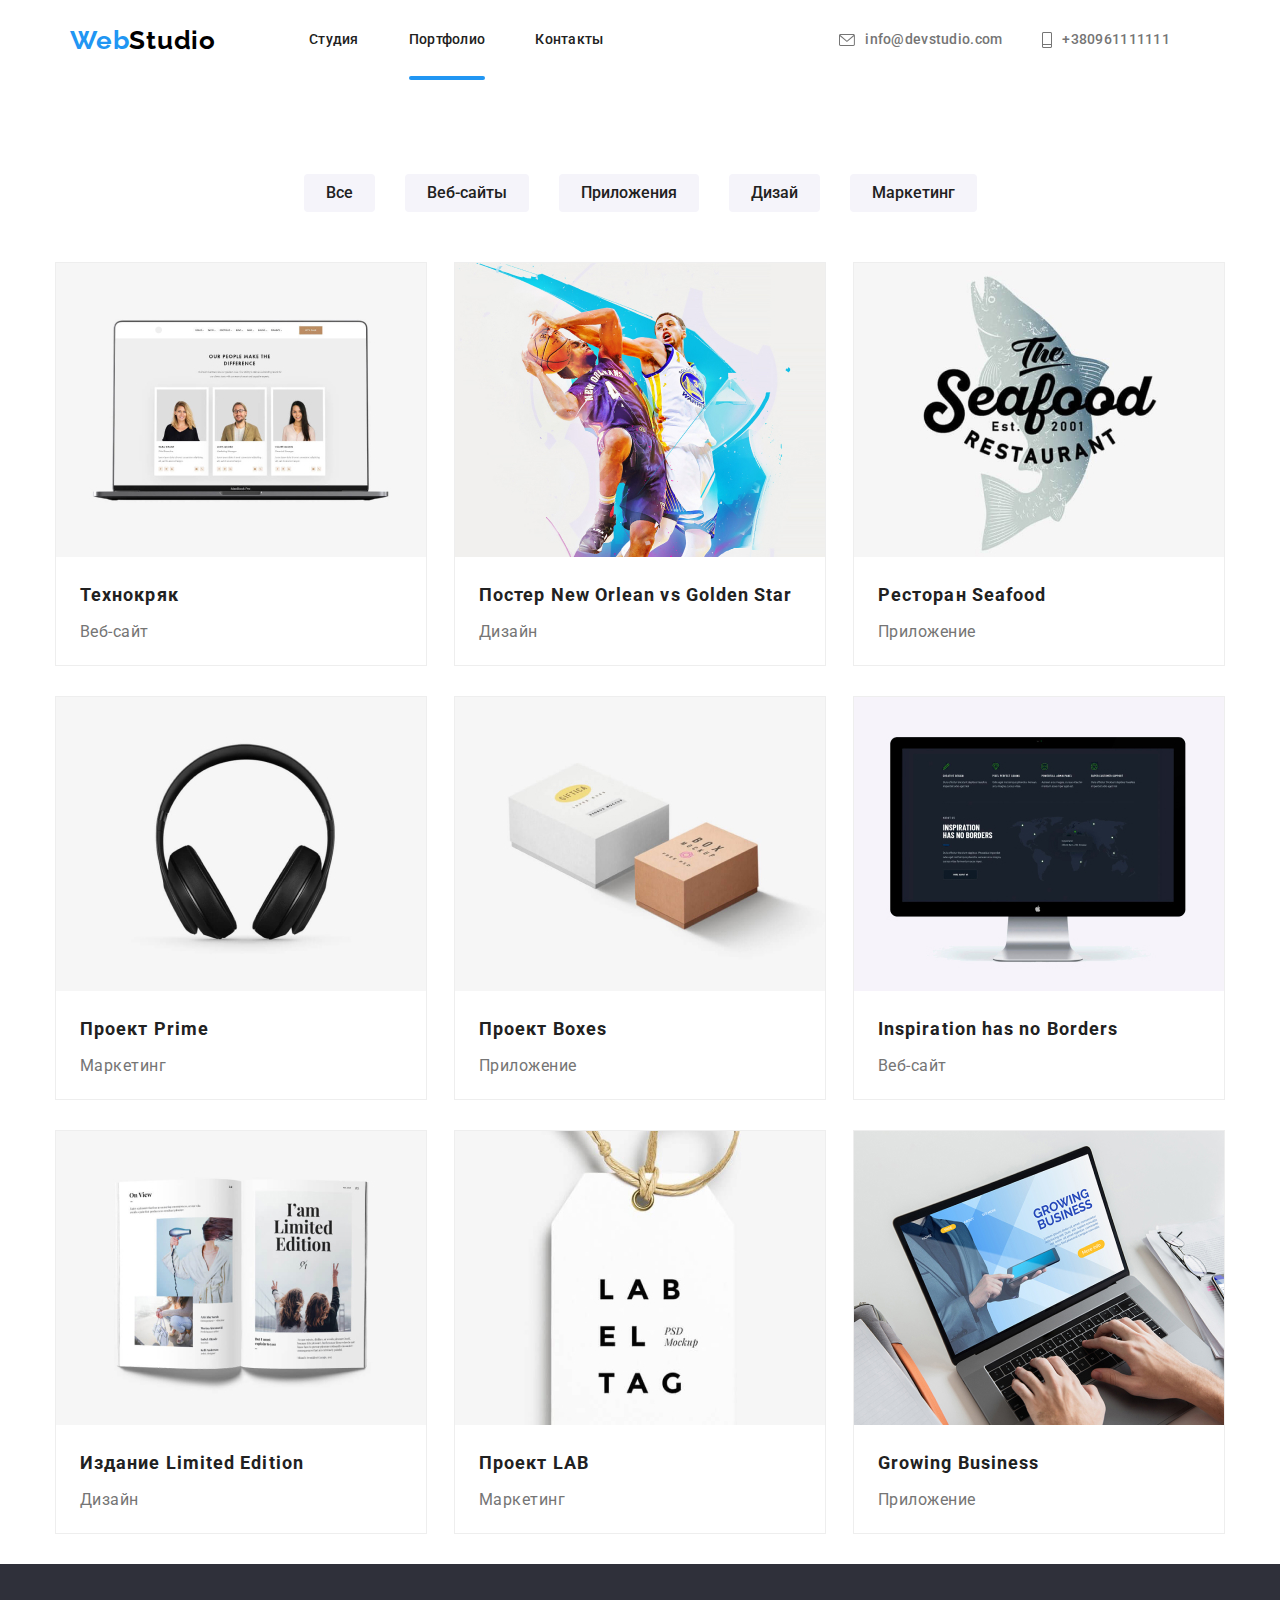
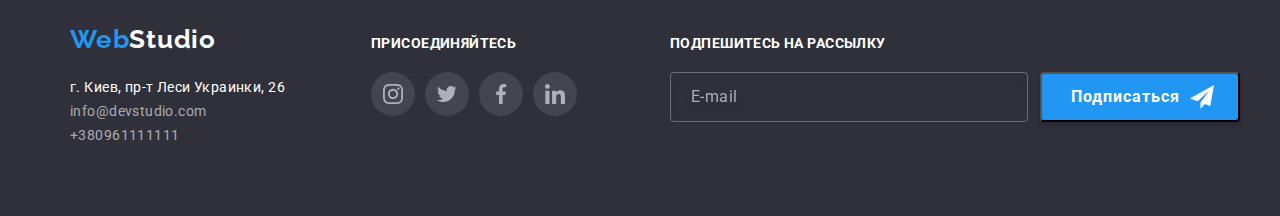
==== portfolio.html @ 0b527ecc "новый" ====
<!DOCTYPE html>
<html lang="en">

<head>
    <meta charset="UTF-8" />
    <meta name="viewport" content="width=device-width, initial-scale=1.0" />
    <title>Document</title>
    <link
        href="https://fonts.googleapis.com/css2?family=Raleway:wght@700&family=Roboto:wght@400;500;700;900&display=swap"
        rel="stylesheet" />

    <link rel="stylesheet"
        href="https://cdnjs.cloudflare.com/ajax/libs/modern-normalize/0.6.0/modern-normalize.min.css" />

    <link rel="stylesheet" href="./css/profile.min.css" />
</head>

<body class="page">
    <header class="page-header">
        <div class="container flexbox">
            <nav class="navigation">
                <a href="./index.html" class="logo current"><span class="logoacc">Web</span>Studio</a>
                <ul class="site-nav list">
                    <li class="menu-item">
                        <a href="./index.html" class="link">Студия</a>
                    </li>
                    <li class="menu-item">
                        <a href="./portfolio.html" class="link line">Портфолио</a>
                    </li>
                    <li class="menu-item"><a href="" class="link">Контакты</a></li>
                </ul>
            </nav>

            <div class="proba">
                <a href="mailto:info@devstudio.com" class="info">
                    <svg class="button-info">
                        <use width="16" height="12" href="./images/sprite.svg#envelope"></use>
                    </svg>
                    info@devstudio.com
                </a>

                <a href="tel:+380961111111" class="tel info">
                    <svg class="button-info-tel">
                        <use href="./images/sprite.svg#icon-tel-1"></use>
                    </svg>
                    +380961111111
                </a>
            </div>
        </div>
    </header>

    <main>
        <article>
            <div class="div">
                <div class="container">
                    <div class="container-button flexbox">
                        <button type="button" class="button">Все</button>
                        <button type="button" class="button">Веб-сайты</button>
                        <button type="button" class="button">Приложения</button>
                        <button type="button" class="button">Дизай</button>
                        <button type="button" class="button">Маркетинг</button>
                    </div>
                </div>
            </div>

            <section class="margin-botton">
                <div class="container-wrap">
                    <ul class="section wrap list">
                        <li class="item-portfolio">
                            <a href="" class="liniya">
                                <div class="foto">
                                    <img src="./images/p1img.jpg" width="370" height="294" alt="вид веб-сайта" />
                                    <div class="overlay">
                                        <p class="texno">
                                            Технокряк это современная площадка распространения
                                            коронавируса. Компании используют эту платформу для
                                            цифрового шпионажа и атак на защищённые сервера
                                            конкурентов.
                                        </p>
                                    </div>
                                </div>
                                <div class="text">
                                    <h3 class="section-titles">Технокряк</h3>
                                    <p class="job">Веб-сайт</p>
                                </div>
                            </a>
                        </li>

                        <li class="item-portfolio">
                            <a href="" class="liniya">
                                <div class="foto">
                                    <img src="./images/p2img.jpg" width="370" height="294" alt="баскетболисты" />
                                    <div class="overlay">
                                        <p class="texno">
                                            Технокряк это современная площадка распространения
                                            коронавируса. Компании используют эту платформу для
                                            цифрового шпионажа и атак на защищённые сервера
                                            конкурентов.
                                        </p>
                                    </div>
                                </div>
                                <div class="">
                                    <h3 class="section-titles">
                                        Постер New Orlean vs Golden Star
                                    </h3>
                                    <p class="job">Дизайн</p>
                                </div>
                            </a>
                        </li>

                        <li class="item-portfolio">
                            <a href="" class="liniya">
                                <div class="foto">
                                    <img src="./images/p3img.jpg" width="370" height="294" alt="ресторан-рыба" />
                                    <div class="overlay">
                                        <p class="texno">
                                            Технокряк это современная площадка распространения
                                            коронавируса. Компании используют эту платформу для
                                            цифрового шпионажа и атак на защищённые сервера
                                            конкурентов.
                                        </p>
                                    </div>
                                </div>
                                <div class="">
                                    <h3 class="section-titles">Ресторан Seafood</h3>
                                    <p class="job">Приложение</p>
                                </div>
                            </a>
                        </li>

                        <li class="item-portfolio">
                            <a href="" class="liniya">
                                <div class="foto">
                                    <img src="./images/p4img.jpg" width="370" height="294" alt="наушники" />
                                    <div class="overlay">
                                        <p class="texno">
                                            Технокряк это современная площадка распространения
                                            коронавируса. Компании используют эту платформу для
                                            цифрового шпионажа и атак на защищённые сервера
                                            конкурентов.
                                        </p>
                                    </div>
                                </div>
                                <div class="text">
                                    <h3 class="section-titles">Проект Prime</h3>
                                    <p class="job">Маркетинг</p>
                                </div>
                            </a>
                        </li>

                        <li class="item-portfolio">
                            <a href="" class="liniya">
                                <div class="foto">
                                    <img src="./images/p5img.jpg" width="370" height="294" alt="коробки" />
                                    <div class="overlay">
                                        <p class="texno">
                                            Технокряк это современная площадка распространения
                                            коронавируса. Компании используют эту платформу для
                                            цифрового шпионажа и атак на защищённые сервера
                                            конкурентов.
                                        </p>
                                    </div>
                                </div>
                                <div class="text">
                                    <h3 class="section-titles">Проект Boxes</h3>
                                    <p class="job">Приложение</p>
                                </div>
                            </a>
                        </li>

                        <li class="item-portfolio">
                            <a href="" class="liniya">
                                <div class="foto">
                                    <img src="./images/p6img.jpg" width="370" height="294" alt="компьютер" />
                                    <div class="overlay">
                                        <p class="texno">
                                            Технокряк это современная площадка распространения
                                            коронавируса. Компании используют эту платформу для
                                            цифрового шпионажа и атак на защищённые сервера
                                            конкурентов.
                                        </p>
                                    </div>
                                </div>
                                <div class="text">
                                    <h3 class="section-titles">Inspiration has no Borders</h3>
                                    <p class="job">Веб-сайт</p>
                                </div>
                            </a>
                        </li>

                        <li class="item-portfolio">
                            <a href="" class="liniya">
                                <div class="foto">
                                    <img src="./images/p7img.jpg" width="370" height="294" alt="книга" />
                                    <div class="overlay">
                                        <p class="texno">
                                            Технокряк это современная площадка распространения
                                            коронавируса. Компании используют эту платформу для
                                            цифрового шпионажа и атак на защищённые сервера
                                            конкурентов.
                                        </p>
                                    </div>
                                </div>
                                <div class="text">
                                    <h3 class="section-titles">Издание Limited Edition</h3>
                                    <p class="job">Дизайн</p>
                                </div>
                            </a>
                        </li>

                        <li class="item-portfolio">
                            <a href="" class="liniya">
                                <div class="foto">
                                    <img src="./images/p8img.jpg" width="370" height="294" alt="бирка" />
                                    <div class="overlay">
                                        <p class="texno">
                                            Технокряк это современная площадка распространения
                                            коронавируса. Компании используют эту платформу для
                                            цифрового шпионажа и атак на защищённые сервера
                                            конкурентов.
                                        </p>
                                    </div>
                                </div>
                                <div class="text">
                                    <h3 class="section-titles">Проект LAB</h3>
                                    <p class="job">Маркетинг</p>
                                </div>
                            </a>
                        </li>

                        <li class="item-portfolio">
                            <a href="" class="liniya">
                                <div class="foto">
                                    <img src="./images/p9img.jpg" width="370" height="294" alt="ноутбук" />
                                    <div class="overlay">
                                        <p class="texno">
                                            Технокряк это современная площадка распространения
                                            коронавируса. Компании используют эту платформу для
                                            цифрового шпионажа и атак на защищённые сервера
                                            конкурентов.
                                        </p>
                                    </div>
                                </div>
                                <div class="text">
                                    <h3 class="section-titles">Growing Business</h3>
                                    <p class="job">Приложение</p>
                                </div>
                            </a>
                        </li>
                    </ul>
                </div>
            </section>
        </article>
    </main>

    <footer class="fon">
        <div class="container flexbox">
            <div class="footer">
                <div class="margin">
                    <a href="./index.html" class="logo current"><span class="logoacc">Web</span><span
                            class="logodark">Studio</span></a>
                </div>

                <div class="margin-nav">
                    <span class="addres">г. Киев, пр-т Леси Украинки, 26</span>

                    <a href="mailto:info@devstudio.com" class="info-footer">info@devstudio.com</a>
                    <a href="tel:+380961111111" class="info-footer">+380961111111</a>
                </div>
            </div>

            <div class="footer-icon">
                <h3 class="tekst-footer">ПРИСОЕДИНЯЙТЕСЬ</h3>
                <ul class="list icon-footer">
                    <li class="li-button">
                        <a class="href-button white" href="">
                            <svg class="svg-button">
                                <use href="./images/sprite.svg#icon-instagram-1"></use>
                            </svg>
                        </a>
                    </li>

                    <li class="li-button">
                        <a class="href-button white" href="">
                            <svg class="svg-button">
                                <use href="./images/sprite.svg#icon-beard-1"></use>
                            </svg>
                        </a>
                    </li>

                    <li class="li-button">
                        <a class="href-button white" href="">
                            <svg class="svg-button">
                                <use href="./images/sprite.svg#icon-facebook-1"></use>
                            </svg>
                        </a>
                    </li>

                    <li class="li-button">
                        <a class="href-button white" href="">
                            <svg class="svg-button">
                                <use href="./images/sprite.svg#icon-linkedin-1"></use>
                            </svg>
                        </a>
                    </li>
                </ul>
            </div>
            <div class="div-footer-too">
                <h3 class="tekst-footer">ПОДПЕШИТЕСЬ НА РАССЫЛКУ</h3>
                <div role="group" class="footer-btn">
                    <div class="div-e-mail">
                        <label for="e-mail" class="e-mail-label"></label>
                        <input type="email" class="e-mail-input" name="e-mail" id="e-mail" placeholder="E-mail" />
                    </div>
                    <div class="div-e-mail-btn">
                        <button type="submit" class="btm-too">
                            Подписаться
                            <svg class="svg-btm-too">
                                <use href="./images/sprite.svg#icon-icon-send"></use>
                            </svg>
                        </button>
                    </div>
                </div>
            </div>
        </div>
    </footer>
</body>

</html>
---- css/profile.min.css ----
html{-webkit-box-sizing:border-box;box-sizing:border-box}*,*::after,*::before{-webkit-box-sizing:inherit;box-sizing:inherit}.page{background-color:var(--wite-color);color:var(--primary-text-color);font-family:Roboto, sans-serif;font-size:14px;line-height:1.71;letter-spacing:0.03em}.flexbox{display:-webkit-box;display:-ms-flexbox;display:flex}.list{padding:0;margin:0;list-style:none}.container{width:1170px;padding:0 15px;margin-right:auto;margin-left:auto}.section{display:-webkit-box;display:-ms-flexbox;display:flex}.site-nav{display:-webkit-box;display:-ms-flexbox;display:flex}.navigation{display:-webkit-box;display:-ms-flexbox;display:flex;-webkit-box-align:center;-ms-flex-align:center;align-items:center;margin-right:auto}.page-header .flexbox{-webkit-box-align:center;-ms-flex-align:center;align-items:center;-webkit-box-pack:end;-ms-flex-pack:end;justify-content:flex-end}.div{max-width:1600px;margin-right:auto;margin-left:auto}.img{display:block;max-width:100%;height:auto}.footer-btn{display:-webkit-box;display:-ms-flexbox;display:flex;-webkit-box-orient:horizontal;-webkit-box-direction:normal;-ms-flex-direction:row;flex-direction:row;-webkit-box-pack:center;-ms-flex-pack:center;justify-content:center;-webkit-box-align:baseline;-ms-flex-align:baseline;align-items:baseline}.logo.current{color:#000;font-family:Raleway, sans-serif;letter-spacing:0.03em;font-weight:bold;font-size:26px;line-height:1.19;text-decoration:none}.logo.current .logoacc{color:#2196f3;font-family:Raleway, sans-serif;letter-spacing:0.03em;font-weight:bold;font-size:26px;line-height:1.19}.fon .logodark{color:#fff}.site-nav{display:-webkit-box;display:-ms-flexbox;display:flex;margin-left:93px}.site-nav .margin-header+.margin-header{margin-left:50px}.link{position:relative;text-decoration:none;-webkit-transition:250ms cubic-bezier(0.4, 0, 0.2, 1);transition:250ms cubic-bezier(0.4, 0, 0.2, 1);color:#212121;font-weight:500;font-size:14px;line-height:1.14;letter-spacing:0.02em;display:block;padding-top:32px;padding-bottom:32px}.link:hover,.link:focus{color:#2196f3;-webkit-transition:250ms cubic-bezier(0.4, 0, 0.2, 1);transition:250ms cubic-bezier(0.4, 0, 0.2, 1)}.line::after{content:"";position:absolute;left:0;bottom:0px;width:100%;height:4px;border-radius:2px;background-color:#2196f3}.menu-item:not(:last-child){margin-right:50px}.page-header{margin-right:auto;margin-left:auto}.page-header .flexbox{-webkit-box-align:center;-ms-flex-align:center;align-items:center}.margin{margin-bottom:20px}.fon{background:#2f303a;margin-right:auto;margin-left:auto}.footer{height:252px;padding-top:60px;padding-bottom:60px;width:231px}.liniya{text-decoration:none;border:none}.section-titles{font-weight:bold;font-size:18px;line-height:2;letter-spacing:0.06em;color:#212121;padding-bottom:4px;padding-top:20px;padding-left:24px;margin:0;text-decoration:none}.section.wrap{display:-webkit-box;display:-ms-flexbox;display:flex;-ms-flex-wrap:wrap;flex-wrap:wrap;-webkit-box-sizing:border-box;box-sizing:border-box;-webkit-box-pack:justify;-ms-flex-pack:justify;justify-content:space-between}.container-button{-webkit-box-pack:center;-ms-flex-pack:center;justify-content:center;padding-bottom:50px;padding-top:94px}.container-button .button{font-weight:500;font-size:16px;line-height:1.62;padding:6px 22px;background:#f5f4fa;border-radius:4px;border:none}.container-button .button:not(:last-child){margin-right:30px}.button{display:-webkit-inline-box;display:-ms-inline-flexbox;display:inline-flex;color:#212121;background-color:#f5f4fa;-webkit-transition:250ms cubic-bezier(0.4, 0, 0.2, 1);transition:250ms cubic-bezier(0.4, 0, 0.2, 1)}.button:hover,.button:focus{color:#fff;background-color:#2196f3}.job{font-size:16px;line-height:1.87;margin-bottom:0px;margin-top:0;font-style:normal;font-weight:normal;font-size:16px;letter-spacing:0.03em;color:#757575;padding-left:24px;margin-bottom:20px;text-decoration:none;border:none}.texno{display:-webkit-box;display:-ms-flexbox;display:flex;position:absolute;width:322px;height:168px;top:50%;left:50%;-webkit-transform:translate(-50%, -50%);transform:translate(-50%, -50%);margin:0;color:#ffffff;font-size:18px;line-height:1.56;opacity:0;-webkit-transition:250ms cubic-bezier(0.4, 0, 0.2, 1);transition:250ms cubic-bezier(0.4, 0, 0.2, 1)}.foto{display:-webkit-box;display:-ms-flexbox;display:flex;position:relative;overflow:hidden}.foto:hover .texno{opacity:1}.foto:hover .overlay{opacity:1;-webkit-transform:translateY(0);transform:translateY(0)}.overlay{position:absolute;top:0;left:0;width:100%;height:100%;background-color:rgba(33,150,243,0.9);opacity:0;-webkit-transition:250ms cubic-bezier(0.4, 0, 0.2, 1);transition:250ms cubic-bezier(0.4, 0, 0.2, 1);-webkit-transform:translateY(100%);transform:translateY(100%)}.margin-botton .container-wrap{width:1170px;margin-right:auto;margin-left:auto}.item-portfolio{-ms-flex-preferred-size:calc((100% - 90px) / 3);flex-basis:calc((100% - 90px) / 3);background:#fff;border:1px solid #eeeeee;-webkit-box-sizing:border-box;box-sizing:border-box;height:404px;margin-bottom:30px}.item-portfolio:hover{border:1px solid #eeeeee;-webkit-box-sizing:border-box;box-sizing:border-box;-webkit-box-shadow:0px 1px 1px rgba(0,0,0,0.12),0px 4px 4px rgba(0,0,0,0.06),1px 4px 6px rgba(0,0,0,0.16);box-shadow:0px 1px 1px rgba(0,0,0,0.12),0px 4px 4px rgba(0,0,0,0.06),1px 4px 6px rgba(0,0,0,0.16)}.info{color:#757575;font-weight:500;font-size:14px;line-height:1.14;letter-spacing:0.02em;text-decoration:none;display:-webkit-box;display:-ms-flexbox;display:flex;-webkit-box-align:center;-ms-flex-align:center;align-items:center;-webkit-transition:250ms cubic-bezier(0.4, 0, 0.2, 1);transition:250ms cubic-bezier(0.4, 0, 0.2, 1)}.info:hover{color:#2196f3}.info-footer{font-family:Roboto;font-style:normal;font-weight:normal;font-size:14px;line-height:1.71;color:rgba(255,255,255,0.6);margin-bottom:9px;text-decoration:none}.proba{display:-webkit-box;display:-ms-flexbox;display:flex;-webkit-box-align:center;-ms-flex-align:center;align-items:center}.button-info{display:-webkit-box;display:-ms-flexbox;display:flex;-webkit-box-align:center;-ms-flex-align:center;align-items:center;width:16px;height:12px;fill:currentColor;margin-right:10px}.button-info-tel{display:-webkit-box;display:-ms-flexbox;display:flex;-webkit-box-align:center;-ms-flex-align:center;align-items:center;width:10px;height:16px;fill:currentColor;margin-right:10px}.tel{color:#757575;font-weight:500;font-size:14px;line-height:1.14;letter-spacing:0.02em;text-decoration:none}.tel:hover{color:#2196f3}.page-header .info{margin-right:40px}.addres{color:#fff;margin-bottom:9px;margin-top:0;font-family:Roboto;font-style:normal;font-weight:normal;font-size:14px;line-height:1.7;color:#fff}.margin-nav{width:231px}.margin-nav .info-footer{color:rgba(255,255,255,0.6);margin-bottom:9px}.sec{padding-top:94px;padding-bottom:94px;max-width:1600px;margin-right:auto;margin-left:auto}.zzz{width:calc((100% - 30px * 3) / 4)}.zzz:not(:last-child){margin-right:30px}.zzz.list-item::before{display:block;content:"";height:120px;background-repeat:no-repeat;background-position:center;background-color:#f5f4fa;border-radius:4px;margin-bottom:30px;background-size:auto;border:1px solid transparent;border-radius:4px;margin-bottom:30px;-webkit-box-pack:center;-ms-flex-pack:center;justify-content:center}.zzz.list-item:nth-child(1)::before{background-image:url(../images/antenna.svg)}.zzz.list-item:nth-child(2)::before{background-image:url(../images/clock-1.svg)}.zzz.list-item:nth-child(3)::before{background-image:url(../images/diagram.svg)}.zzz.list-item:nth-child(4)::before{background-image:url(../images/astronaut.svg)}.paragraf{display:contents;width:270px;font-style:normal;font-weight:normal;font-size:14px;line-height:1.71;letter-spacing:0.03em;color:#757575}.section-sub{color:#212121;font-weight:700;font-size:14px;line-height:1.14;letter-spacing:0.03em;text-transform:uppercase;margin-bottom:10px;margin-top:0}.button-a{display:-webkit-box;display:-ms-flexbox;display:flex;-webkit-box-pack:center;-ms-flex-pack:center;justify-content:center;-webkit-box-align:center;-ms-flex-align:center;align-items:center;padding-bottom:30px;padding-top:16px}.li-button:not(:last-child){margin-right:10px}.href-button{background-color:#fff;width:44px;height:44px;padding:12px;display:-webkit-box;display:-ms-flexbox;display:flex;border:transparent;border-radius:50%;-webkit-box-pack:center;-ms-flex-pack:center;justify-content:center;-webkit-box-align:center;-ms-flex-align:center;align-items:center}.href-button:hover{background-color:#2196f3}.href-button:hover .svg-button{fill:#fff}.svg-button{fill:#afb1b8;-webkit-transition:250ms cubic-bezier(0.4, 0, 0.2, 1);transition:250ms cubic-bezier(0.4, 0, 0.2, 1)}.li-icon{display:-webkit-box;display:-ms-flexbox;display:flex;-webkit-box-sizing:border-box;box-sizing:border-box;-webkit-box-pack:justify;-ms-flex-pack:justify;justify-content:space-between}.six-link{margin:0;width:calc((100% - 30px * 5) / 6);height:90px}.logo-link{display:-webkit-box;display:-ms-flexbox;display:flex;margin:0;width:170px;height:90px;color:#afb1b8;border:1px solid #afb1b8;border-radius:4px;-webkit-box-pack:center;-ms-flex-pack:center;justify-content:center;-webkit-box-align:center;-ms-flex-align:center;align-items:center;-webkit-transition:250ms cubic-bezier(0.4, 0, 0.2, 1);transition:250ms cubic-bezier(0.4, 0, 0.2, 1)}.logo-link:hover{color:#2196f3;border:1px solid #2196f3}.logo-one{width:100%;height:100%;fill:currentColor}.logo-two{width:40px;height:52px;fill:currentColor}.logo-three{width:41px;height:43px;fill:currentColor}.logo-four{width:80px;height:42px;fill:currentColor}.logo-five{width:59px;height:47px;fill:currentColor}.logo-six{width:88px;height:45px;fill:currentColor}.footer-icon{margin-left:70px}.tekst-footer{font-family:Roboto;font-style:normal;font-weight:bold;font-size:14px;line-height:1.14;text-transform:uppercase;color:#fff;padding-bottom:20px;padding-top:72px;margin:0}.icon-footer{display:-webkit-box;display:-ms-flexbox;display:flex;-webkit-box-pack:center;-ms-flex-pack:center;justify-content:center;-webkit-box-align:center;-ms-flex-align:center;align-items:center}.href-button.white{background:rgba(255,255,255,0.1);width:44px;height:44px;padding:12px;display:-webkit-box;display:-ms-flexbox;display:flex;border:transparent;border-radius:50%;-webkit-box-pack:center;-ms-flex-pack:center;justify-content:center;-webkit-box-align:center;-ms-flex-align:center;align-items:center;-webkit-transition:250ms cubic-bezier(0.4, 0, 0.2, 1);transition:250ms cubic-bezier(0.4, 0, 0.2, 1)}.href-button.white:hover{background-color:#2196f3}.e-mail-input{width:358px;height:50px;border:1px solid rgba(255,255,255,0.3);-webkit-box-sizing:border-box;box-sizing:border-box;border-radius:4px;margin-bottom:94px;font-family:Roboto;font-style:normal;font-weight:normal;font-size:16px;line-height:1.25;letter-spacing:0.03em;color:rgba(255,255,255,0.6);background-color:transparent;padding:0 20px;-webkit-filter:drop-shadow(0px 4px 4px rgba(0,0,0,0.15));filter:drop-shadow(0px 4px 4px rgba(0,0,0,0.15))}.e-mail-input::-webkit-input-placeholder{font-family:Roboto;font-style:normal;font-weight:normal;font-size:16px;line-height:1.25;display:-webkit-box;display:flex;-webkit-box-align:center;align-items:center;letter-spacing:0.03em;color:rgba(255,255,255,0.6)}.e-mail-input:-ms-input-placeholder{font-family:Roboto;font-style:normal;font-weight:normal;font-size:16px;line-height:1.25;display:-ms-flexbox;display:flex;-ms-flex-align:center;align-items:center;letter-spacing:0.03em;color:rgba(255,255,255,0.6)}.e-mail-input::-ms-input-placeholder{font-family:Roboto;font-style:normal;font-weight:normal;font-size:16px;line-height:1.25;display:-ms-flexbox;display:flex;-ms-flex-align:center;align-items:center;letter-spacing:0.03em;color:rgba(255,255,255,0.6)}.e-mail-input::placeholder{font-family:Roboto;font-style:normal;font-weight:normal;font-size:16px;line-height:1.25;display:-webkit-box;display:-ms-flexbox;display:flex;-webkit-box-align:center;-ms-flex-align:center;align-items:center;letter-spacing:0.03em;color:rgba(255,255,255,0.6)}.e-mail-label{margin-bottom:4px;font-style:normal;font-weight:normal;font-size:12px;line-height:14px;letter-spacing:0.01em;color:#757575}.div-footer-too{margin-left:93px}.btm-too{display:-webkit-box;display:-ms-flexbox;display:flex;-webkit-box-align:center;-ms-flex-align:center;align-items:center;text-align:center;padding-left:29px;width:200px;height:50px;background:#2196f3;-webkit-box-shadow:0px 4px 4px rgba(0,0,0,0.15);box-shadow:0px 4px 4px rgba(0,0,0,0.15);border-radius:4px;font-style:normal;font-weight:bold;font-size:16px;line-height:1.87;letter-spacing:0.06em;color:#fff}.svg-btm-too{width:24px;height:24px;margin-left:10px}.div-e-mail{padding-right:12px}.div-e-mail-btn{margin:0;padding:0}
/*# sourceMappingURL=profile.min.css.map */
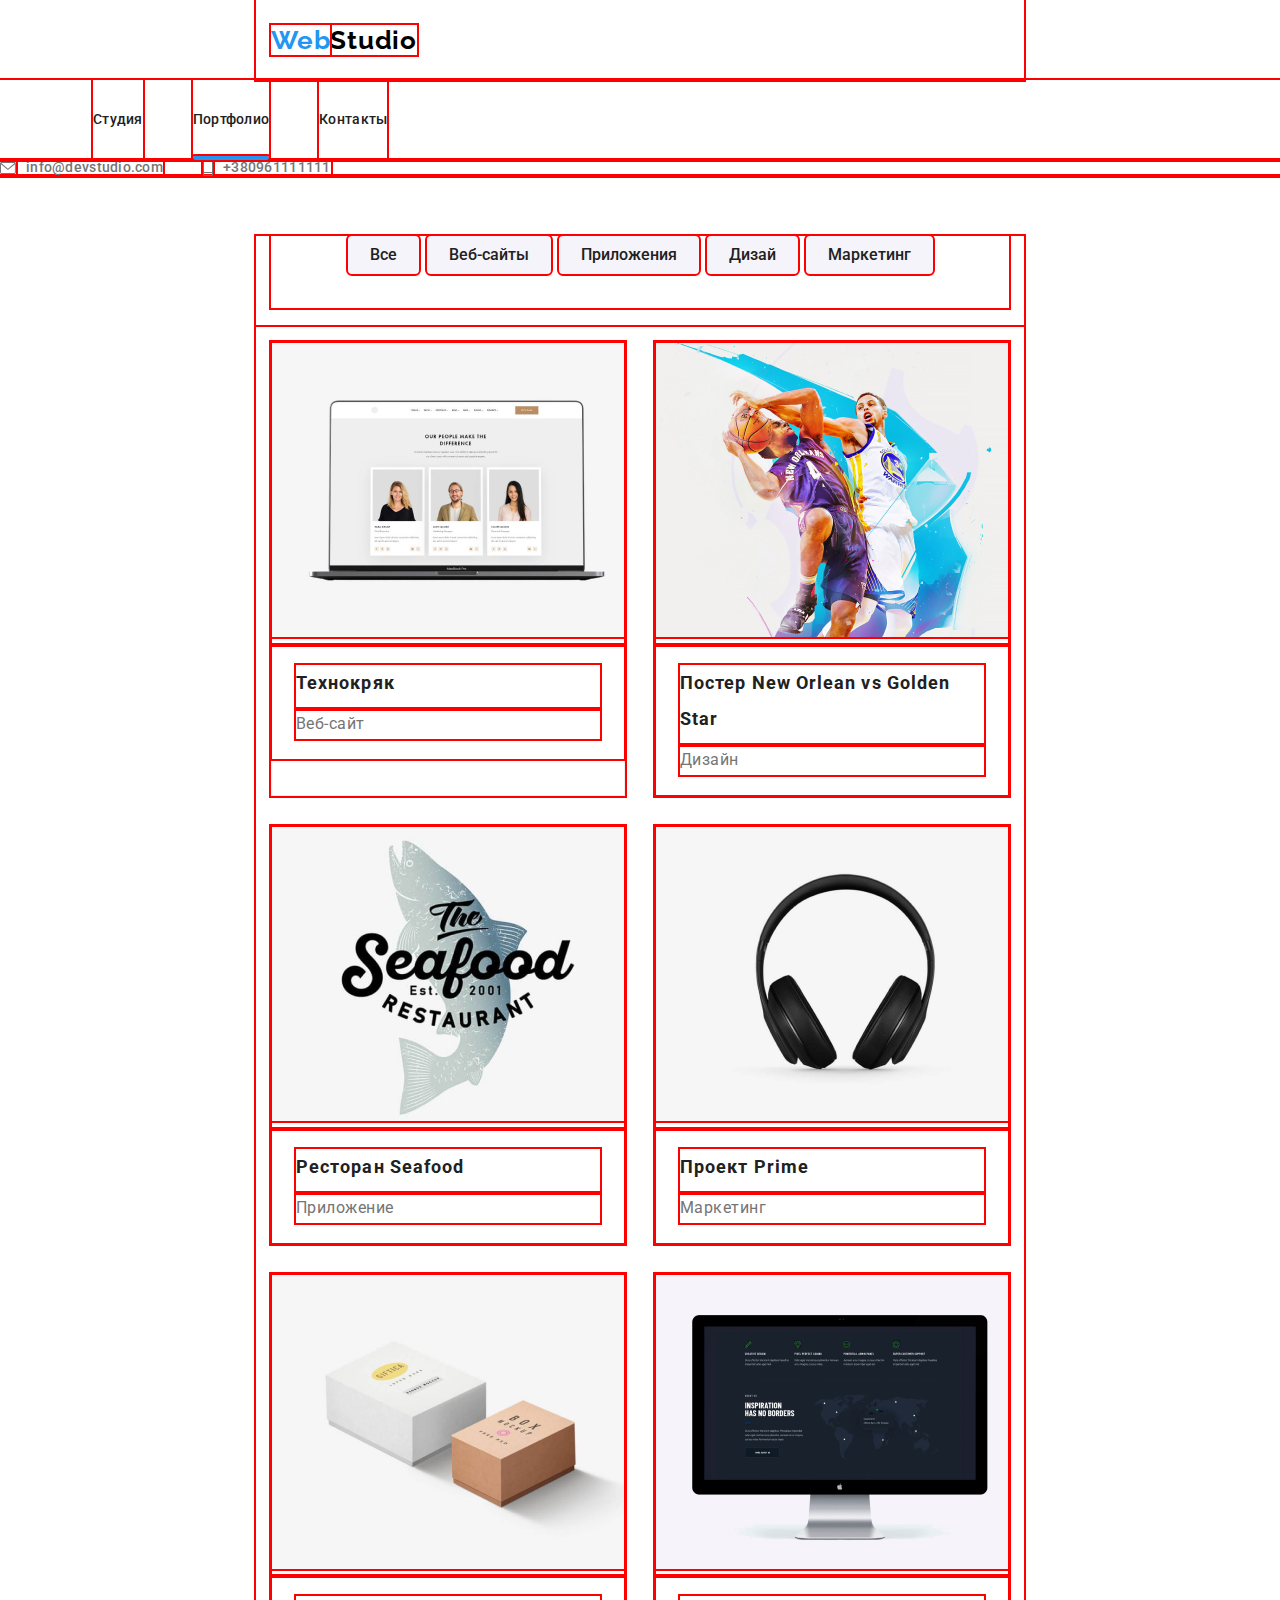
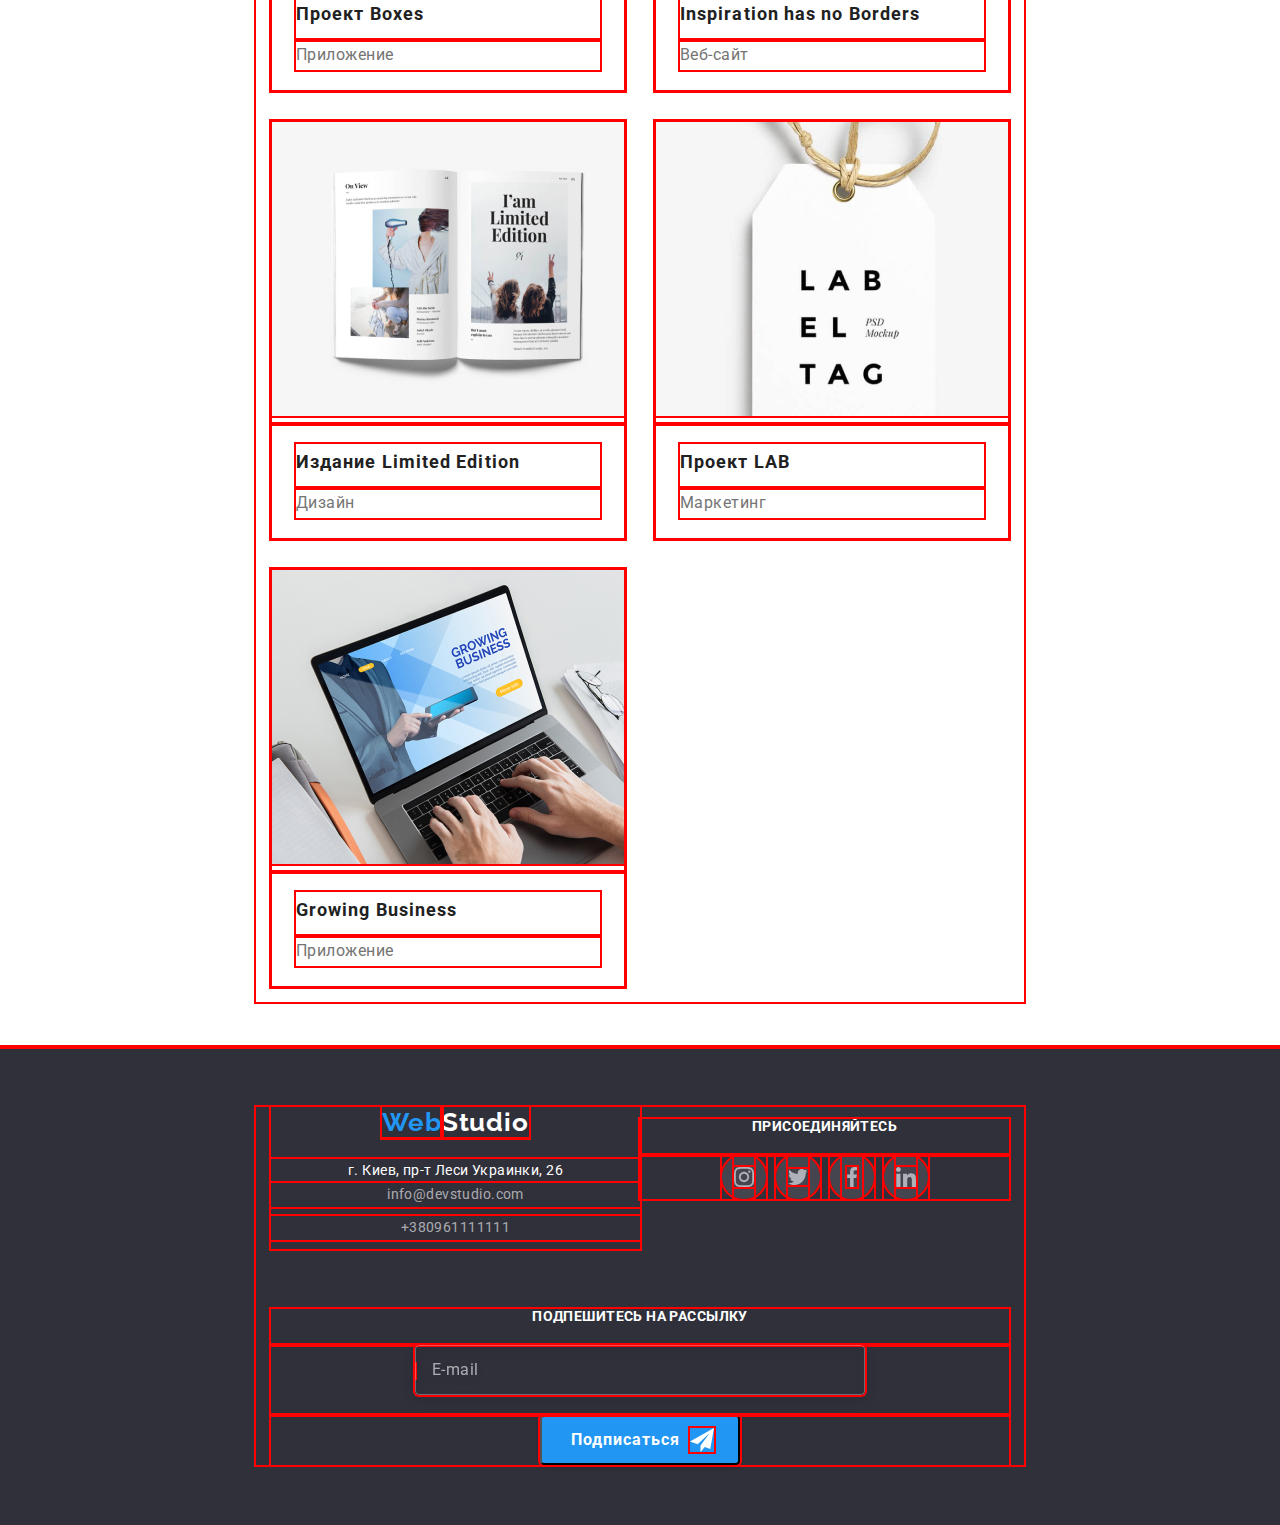
==== commit b91a1cb2: "меню" ====
--- a/portfolio.html
+++ b/portfolio.html
@@ -17,9 +17,12 @@
 
 <body class="page">
     <header class="page-header">
-        <div class="container flexbox">
+        <div class="">
+            <div class="pege-logo">
+             <a href="./index.html" class="logo current"><span class="logoacc">Web</span>Studio</a>
+           </div>
+           <div class="">
             <nav class="navigation">
-                <a href="./index.html" class="logo current"><span class="logoacc">Web</span>Studio</a>
                 <ul class="site-nav list">
                     <li class="menu-item">
                         <a href="./index.html" class="link">Студия</a>
@@ -50,26 +53,21 @@
     </header>
 
     <main>
-        <article>
-            <div class="div">
+        <article class="prortfolio">
                 <div class="container">
-                    <div class="container-button flexbox">
+                    <div class="container-button">
                         <button type="button" class="button">Все</button>
                         <button type="button" class="button">Веб-сайты</button>
                         <button type="button" class="button">Приложения</button>
                         <button type="button" class="button">Дизай</button>
                         <button type="button" class="button">Маркетинг</button>
                     </div>
-                </div>
-            </div>
-
-            <section class="margin-botton">
-                <div class="container-wrap">
-                    <ul class="section wrap list">
-                        <li class="item-portfolio">
-                            <a href="" class="liniya">
-                                <div class="foto">
-                                    <img src="./images/p1img.jpg" width="370" height="294" alt="вид веб-сайта" />
+               
+                    <ul class="list portfolio ">
+                        <li class="item-portfolio">
+                            <a href="" class="liniya">
+                                <div class="foto">
+                                    <img src="./images/p1img.jpg"  alt="вид веб-сайта" />
                                     <div class="overlay">
                                         <p class="texno">
                                             Технокряк это современная площадка распространения
@@ -89,20 +87,18 @@
                         <li class="item-portfolio">
                             <a href="" class="liniya">
                                 <div class="foto">
-                                    <img src="./images/p2img.jpg" width="370" height="294" alt="баскетболисты" />
-                                    <div class="overlay">
-                                        <p class="texno">
-                                            Технокряк это современная площадка распространения
-                                            коронавируса. Компании используют эту платформу для
-                                            цифрового шпионажа и атак на защищённые сервера
-                                            конкурентов.
-                                        </p>
-                                    </div>
-                                </div>
-                                <div class="">
-                                    <h3 class="section-titles">
-                                        Постер New Orlean vs Golden Star
-                                    </h3>
+                                    <img src="./images/p2img.jpg" alt="баскетболисты" />
+                                    <div class="overlay">
+                                        <p class="texno">
+                                            Технокряк это современная площадка распространения
+                                            коронавируса. Компании используют эту платформу для
+                                            цифрового шпионажа и атак на защищённые сервера
+                                            конкурентов.
+                                        </p>
+                                    </div>
+                                </div>
+                                <div class="text">
+                                    <h3 class="section-titles">Постер New Orlean vs Golden Star</h3> 
                                     <p class="job">Дизайн</p>
                                 </div>
                             </a>
@@ -111,17 +107,17 @@
                         <li class="item-portfolio">
                             <a href="" class="liniya">
                                 <div class="foto">
-                                    <img src="./images/p3img.jpg" width="370" height="294" alt="ресторан-рыба" />
-                                    <div class="overlay">
-                                        <p class="texno">
-                                            Технокряк это современная площадка распространения
-                                            коронавируса. Компании используют эту платформу для
-                                            цифрового шпионажа и атак на защищённые сервера
-                                            конкурентов.
-                                        </p>
-                                    </div>
-                                </div>
-                                <div class="">
+                                    <img src="./images/p3img.jpg"  alt="ресторан-рыба" />
+                                    <div class="overlay">
+                                        <p class="texno">
+                                            Технокряк это современная площадка распространения
+                                            коронавируса. Компании используют эту платформу для
+                                            цифрового шпионажа и атак на защищённые сервера
+                                            конкурентов.
+                                        </p>
+                                    </div>
+                                </div>
+                                <div class="text">
                                     <h3 class="section-titles">Ресторан Seafood</h3>
                                     <p class="job">Приложение</p>
                                 </div>
@@ -248,25 +244,25 @@
                             </a>
                         </li>
                     </ul>
+
+                  </div>
                 </div>
             </section>
         </article>
     </main>
 
-    <footer class="fon">
-        <div class="container flexbox">
-            <div class="footer">
-                <div class="margin">
+    <footer class="footer-fon">
+        <div class="fon">
+            <div class="footer-contacts">
+               
                     <a href="./index.html" class="logo current"><span class="logoacc">Web</span><span
                             class="logodark">Studio</span></a>
-                </div>
-
-                <div class="margin-nav">
-                    <span class="addres">г. Киев, пр-т Леси Украинки, 26</span>
+              
+                <address class="addres">г. Киев, пр-т Леси Украинки, 26</span>
 
                     <a href="mailto:info@devstudio.com" class="info-footer">info@devstudio.com</a>
                     <a href="tel:+380961111111" class="info-footer">+380961111111</a>
-                </div>
+                </address>
             </div>
 
             <div class="footer-icon">
--- a/css/profile.min.css
+++ b/css/profile.min.css
@@ -1,2 +1,2 @@
-html{-webkit-box-sizing:border-box;box-sizing:border-box}*,*::after,*::before{-webkit-box-sizing:inherit;box-sizing:inherit}.page{background-color:var(--wite-color);color:var(--primary-text-color);font-family:Roboto, sans-serif;font-size:14px;line-height:1.71;letter-spacing:0.03em}.flexbox{display:-webkit-box;display:-ms-flexbox;display:flex}.list{padding:0;margin:0;list-style:none}.container{width:1170px;padding:0 15px;margin-right:auto;margin-left:auto}.section{display:-webkit-box;display:-ms-flexbox;display:flex}.site-nav{display:-webkit-box;display:-ms-flexbox;display:flex}.navigation{display:-webkit-box;display:-ms-flexbox;display:flex;-webkit-box-align:center;-ms-flex-align:center;align-items:center;margin-right:auto}.page-header .flexbox{-webkit-box-align:center;-ms-flex-align:center;align-items:center;-webkit-box-pack:end;-ms-flex-pack:end;justify-content:flex-end}.div{max-width:1600px;margin-right:auto;margin-left:auto}.img{display:block;max-width:100%;height:auto}.footer-btn{display:-webkit-box;display:-ms-flexbox;display:flex;-webkit-box-orient:horizontal;-webkit-box-direction:normal;-ms-flex-direction:row;flex-direction:row;-webkit-box-pack:center;-ms-flex-pack:center;justify-content:center;-webkit-box-align:baseline;-ms-flex-align:baseline;align-items:baseline}.logo.current{color:#000;font-family:Raleway, sans-serif;letter-spacing:0.03em;font-weight:bold;font-size:26px;line-height:1.19;text-decoration:none}.logo.current .logoacc{color:#2196f3;font-family:Raleway, sans-serif;letter-spacing:0.03em;font-weight:bold;font-size:26px;line-height:1.19}.fon .logodark{color:#fff}.site-nav{display:-webkit-box;display:-ms-flexbox;display:flex;margin-left:93px}.site-nav .margin-header+.margin-header{margin-left:50px}.link{position:relative;text-decoration:none;-webkit-transition:250ms cubic-bezier(0.4, 0, 0.2, 1);transition:250ms cubic-bezier(0.4, 0, 0.2, 1);color:#212121;font-weight:500;font-size:14px;line-height:1.14;letter-spacing:0.02em;display:block;padding-top:32px;padding-bottom:32px}.link:hover,.link:focus{color:#2196f3;-webkit-transition:250ms cubic-bezier(0.4, 0, 0.2, 1);transition:250ms cubic-bezier(0.4, 0, 0.2, 1)}.line::after{content:"";position:absolute;left:0;bottom:0px;width:100%;height:4px;border-radius:2px;background-color:#2196f3}.menu-item:not(:last-child){margin-right:50px}.page-header{margin-right:auto;margin-left:auto}.page-header .flexbox{-webkit-box-align:center;-ms-flex-align:center;align-items:center}.margin{margin-bottom:20px}.fon{background:#2f303a;margin-right:auto;margin-left:auto}.footer{height:252px;padding-top:60px;padding-bottom:60px;width:231px}.liniya{text-decoration:none;border:none}.section-titles{font-weight:bold;font-size:18px;line-height:2;letter-spacing:0.06em;color:#212121;padding-bottom:4px;padding-top:20px;padding-left:24px;margin:0;text-decoration:none}.section.wrap{display:-webkit-box;display:-ms-flexbox;display:flex;-ms-flex-wrap:wrap;flex-wrap:wrap;-webkit-box-sizing:border-box;box-sizing:border-box;-webkit-box-pack:justify;-ms-flex-pack:justify;justify-content:space-between}.container-button{-webkit-box-pack:center;-ms-flex-pack:center;justify-content:center;padding-bottom:50px;padding-top:94px}.container-button .button{font-weight:500;font-size:16px;line-height:1.62;padding:6px 22px;background:#f5f4fa;border-radius:4px;border:none}.container-button .button:not(:last-child){margin-right:30px}.button{display:-webkit-inline-box;display:-ms-inline-flexbox;display:inline-flex;color:#212121;background-color:#f5f4fa;-webkit-transition:250ms cubic-bezier(0.4, 0, 0.2, 1);transition:250ms cubic-bezier(0.4, 0, 0.2, 1)}.button:hover,.button:focus{color:#fff;background-color:#2196f3}.job{font-size:16px;line-height:1.87;margin-bottom:0px;margin-top:0;font-style:normal;font-weight:normal;font-size:16px;letter-spacing:0.03em;color:#757575;padding-left:24px;margin-bottom:20px;text-decoration:none;border:none}.texno{display:-webkit-box;display:-ms-flexbox;display:flex;position:absolute;width:322px;height:168px;top:50%;left:50%;-webkit-transform:translate(-50%, -50%);transform:translate(-50%, -50%);margin:0;color:#ffffff;font-size:18px;line-height:1.56;opacity:0;-webkit-transition:250ms cubic-bezier(0.4, 0, 0.2, 1);transition:250ms cubic-bezier(0.4, 0, 0.2, 1)}.foto{display:-webkit-box;display:-ms-flexbox;display:flex;position:relative;overflow:hidden}.foto:hover .texno{opacity:1}.foto:hover .overlay{opacity:1;-webkit-transform:translateY(0);transform:translateY(0)}.overlay{position:absolute;top:0;left:0;width:100%;height:100%;background-color:rgba(33,150,243,0.9);opacity:0;-webkit-transition:250ms cubic-bezier(0.4, 0, 0.2, 1);transition:250ms cubic-bezier(0.4, 0, 0.2, 1);-webkit-transform:translateY(100%);transform:translateY(100%)}.margin-botton .container-wrap{width:1170px;margin-right:auto;margin-left:auto}.item-portfolio{-ms-flex-preferred-size:calc((100% - 90px) / 3);flex-basis:calc((100% - 90px) / 3);background:#fff;border:1px solid #eeeeee;-webkit-box-sizing:border-box;box-sizing:border-box;height:404px;margin-bottom:30px}.item-portfolio:hover{border:1px solid #eeeeee;-webkit-box-sizing:border-box;box-sizing:border-box;-webkit-box-shadow:0px 1px 1px rgba(0,0,0,0.12),0px 4px 4px rgba(0,0,0,0.06),1px 4px 6px rgba(0,0,0,0.16);box-shadow:0px 1px 1px rgba(0,0,0,0.12),0px 4px 4px rgba(0,0,0,0.06),1px 4px 6px rgba(0,0,0,0.16)}.info{color:#757575;font-weight:500;font-size:14px;line-height:1.14;letter-spacing:0.02em;text-decoration:none;display:-webkit-box;display:-ms-flexbox;display:flex;-webkit-box-align:center;-ms-flex-align:center;align-items:center;-webkit-transition:250ms cubic-bezier(0.4, 0, 0.2, 1);transition:250ms cubic-bezier(0.4, 0, 0.2, 1)}.info:hover{color:#2196f3}.info-footer{font-family:Roboto;font-style:normal;font-weight:normal;font-size:14px;line-height:1.71;color:rgba(255,255,255,0.6);margin-bottom:9px;text-decoration:none}.proba{display:-webkit-box;display:-ms-flexbox;display:flex;-webkit-box-align:center;-ms-flex-align:center;align-items:center}.button-info{display:-webkit-box;display:-ms-flexbox;display:flex;-webkit-box-align:center;-ms-flex-align:center;align-items:center;width:16px;height:12px;fill:currentColor;margin-right:10px}.button-info-tel{display:-webkit-box;display:-ms-flexbox;display:flex;-webkit-box-align:center;-ms-flex-align:center;align-items:center;width:10px;height:16px;fill:currentColor;margin-right:10px}.tel{color:#757575;font-weight:500;font-size:14px;line-height:1.14;letter-spacing:0.02em;text-decoration:none}.tel:hover{color:#2196f3}.page-header .info{margin-right:40px}.addres{color:#fff;margin-bottom:9px;margin-top:0;font-family:Roboto;font-style:normal;font-weight:normal;font-size:14px;line-height:1.7;color:#fff}.margin-nav{width:231px}.margin-nav .info-footer{color:rgba(255,255,255,0.6);margin-bottom:9px}.sec{padding-top:94px;padding-bottom:94px;max-width:1600px;margin-right:auto;margin-left:auto}.zzz{width:calc((100% - 30px * 3) / 4)}.zzz:not(:last-child){margin-right:30px}.zzz.list-item::before{display:block;content:"";height:120px;background-repeat:no-repeat;background-position:center;background-color:#f5f4fa;border-radius:4px;margin-bottom:30px;background-size:auto;border:1px solid transparent;border-radius:4px;margin-bottom:30px;-webkit-box-pack:center;-ms-flex-pack:center;justify-content:center}.zzz.list-item:nth-child(1)::before{background-image:url(../images/antenna.svg)}.zzz.list-item:nth-child(2)::before{background-image:url(../images/clock-1.svg)}.zzz.list-item:nth-child(3)::before{background-image:url(../images/diagram.svg)}.zzz.list-item:nth-child(4)::before{background-image:url(../images/astronaut.svg)}.paragraf{display:contents;width:270px;font-style:normal;font-weight:normal;font-size:14px;line-height:1.71;letter-spacing:0.03em;color:#757575}.section-sub{color:#212121;font-weight:700;font-size:14px;line-height:1.14;letter-spacing:0.03em;text-transform:uppercase;margin-bottom:10px;margin-top:0}.button-a{display:-webkit-box;display:-ms-flexbox;display:flex;-webkit-box-pack:center;-ms-flex-pack:center;justify-content:center;-webkit-box-align:center;-ms-flex-align:center;align-items:center;padding-bottom:30px;padding-top:16px}.li-button:not(:last-child){margin-right:10px}.href-button{background-color:#fff;width:44px;height:44px;padding:12px;display:-webkit-box;display:-ms-flexbox;display:flex;border:transparent;border-radius:50%;-webkit-box-pack:center;-ms-flex-pack:center;justify-content:center;-webkit-box-align:center;-ms-flex-align:center;align-items:center}.href-button:hover{background-color:#2196f3}.href-button:hover .svg-button{fill:#fff}.svg-button{fill:#afb1b8;-webkit-transition:250ms cubic-bezier(0.4, 0, 0.2, 1);transition:250ms cubic-bezier(0.4, 0, 0.2, 1)}.li-icon{display:-webkit-box;display:-ms-flexbox;display:flex;-webkit-box-sizing:border-box;box-sizing:border-box;-webkit-box-pack:justify;-ms-flex-pack:justify;justify-content:space-between}.six-link{margin:0;width:calc((100% - 30px * 5) / 6);height:90px}.logo-link{display:-webkit-box;display:-ms-flexbox;display:flex;margin:0;width:170px;height:90px;color:#afb1b8;border:1px solid #afb1b8;border-radius:4px;-webkit-box-pack:center;-ms-flex-pack:center;justify-content:center;-webkit-box-align:center;-ms-flex-align:center;align-items:center;-webkit-transition:250ms cubic-bezier(0.4, 0, 0.2, 1);transition:250ms cubic-bezier(0.4, 0, 0.2, 1)}.logo-link:hover{color:#2196f3;border:1px solid #2196f3}.logo-one{width:100%;height:100%;fill:currentColor}.logo-two{width:40px;height:52px;fill:currentColor}.logo-three{width:41px;height:43px;fill:currentColor}.logo-four{width:80px;height:42px;fill:currentColor}.logo-five{width:59px;height:47px;fill:currentColor}.logo-six{width:88px;height:45px;fill:currentColor}.footer-icon{margin-left:70px}.tekst-footer{font-family:Roboto;font-style:normal;font-weight:bold;font-size:14px;line-height:1.14;text-transform:uppercase;color:#fff;padding-bottom:20px;padding-top:72px;margin:0}.icon-footer{display:-webkit-box;display:-ms-flexbox;display:flex;-webkit-box-pack:center;-ms-flex-pack:center;justify-content:center;-webkit-box-align:center;-ms-flex-align:center;align-items:center}.href-button.white{background:rgba(255,255,255,0.1);width:44px;height:44px;padding:12px;display:-webkit-box;display:-ms-flexbox;display:flex;border:transparent;border-radius:50%;-webkit-box-pack:center;-ms-flex-pack:center;justify-content:center;-webkit-box-align:center;-ms-flex-align:center;align-items:center;-webkit-transition:250ms cubic-bezier(0.4, 0, 0.2, 1);transition:250ms cubic-bezier(0.4, 0, 0.2, 1)}.href-button.white:hover{background-color:#2196f3}.e-mail-input{width:358px;height:50px;border:1px solid rgba(255,255,255,0.3);-webkit-box-sizing:border-box;box-sizing:border-box;border-radius:4px;margin-bottom:94px;font-family:Roboto;font-style:normal;font-weight:normal;font-size:16px;line-height:1.25;letter-spacing:0.03em;color:rgba(255,255,255,0.6);background-color:transparent;padding:0 20px;-webkit-filter:drop-shadow(0px 4px 4px rgba(0,0,0,0.15));filter:drop-shadow(0px 4px 4px rgba(0,0,0,0.15))}.e-mail-input::-webkit-input-placeholder{font-family:Roboto;font-style:normal;font-weight:normal;font-size:16px;line-height:1.25;display:-webkit-box;display:flex;-webkit-box-align:center;align-items:center;letter-spacing:0.03em;color:rgba(255,255,255,0.6)}.e-mail-input:-ms-input-placeholder{font-family:Roboto;font-style:normal;font-weight:normal;font-size:16px;line-height:1.25;display:-ms-flexbox;display:flex;-ms-flex-align:center;align-items:center;letter-spacing:0.03em;color:rgba(255,255,255,0.6)}.e-mail-input::-ms-input-placeholder{font-family:Roboto;font-style:normal;font-weight:normal;font-size:16px;line-height:1.25;display:-ms-flexbox;display:flex;-ms-flex-align:center;align-items:center;letter-spacing:0.03em;color:rgba(255,255,255,0.6)}.e-mail-input::placeholder{font-family:Roboto;font-style:normal;font-weight:normal;font-size:16px;line-height:1.25;display:-webkit-box;display:-ms-flexbox;display:flex;-webkit-box-align:center;-ms-flex-align:center;align-items:center;letter-spacing:0.03em;color:rgba(255,255,255,0.6)}.e-mail-label{margin-bottom:4px;font-style:normal;font-weight:normal;font-size:12px;line-height:14px;letter-spacing:0.01em;color:#757575}.div-footer-too{margin-left:93px}.btm-too{display:-webkit-box;display:-ms-flexbox;display:flex;-webkit-box-align:center;-ms-flex-align:center;align-items:center;text-align:center;padding-left:29px;width:200px;height:50px;background:#2196f3;-webkit-box-shadow:0px 4px 4px rgba(0,0,0,0.15);box-shadow:0px 4px 4px rgba(0,0,0,0.15);border-radius:4px;font-style:normal;font-weight:bold;font-size:16px;line-height:1.87;letter-spacing:0.06em;color:#fff}.svg-btm-too{width:24px;height:24px;margin-left:10px}.div-e-mail{padding-right:12px}.div-e-mail-btn{margin:0;padding:0}
+html{-webkit-box-sizing:border-box;box-sizing:border-box}*,*::after,*::before{-webkit-box-sizing:inherit;box-sizing:inherit;outline:2px solid red}.page{background-color:var(--wite-color);color:var(--primary-text-color);font-family:Roboto, sans-serif;font-size:14px;line-height:1.71;letter-spacing:0.03em}.list{padding:0;margin:0;list-style:none}.img{display:block;max-width:100%;height:auto}.page-header{position:relative}.pege-logo{margin-left:auto;margin-right:auto;padding-left:15px;padding-right:15px;padding-top:16px;padding-bottom:16px;display:-webkit-box;display:-ms-flexbox;display:flex;-webkit-box-pack:justify;-ms-flex-pack:justify;justify-content:space-between;-webkit-box-align:center;-ms-flex-align:center;align-items:center}@media screen and (min-width: 480px){.pege-logo{width:480px}}@media screen and (min-width: 768px){.pege-logo{height:80px;width:768px}}@media screen and (min-width: 1600px){.pege-logo{height:80px;width:1600px}}.pege-logo .logo.current{color:#000;font-family:Raleway, sans-serif;letter-spacing:0.03em;font-weight:bold;font-size:24px;line-height:28px;letter-spacing:0.03em;text-decoration:none}@media screen and (min-width: 768px){.pege-logo .logo.current{font-size:26px;line-height:1.19}}.pege-logo .logo.current .logoacc{color:#2196f3;font-family:Raleway, sans-serif;letter-spacing:0.03em;font-weight:bold;font-size:24px;line-height:1.16;text-decoration:none;padding:0}@media screen and (min-width: 768px){.pege-logo .logo.current .logoacc{font-size:26px;line-height:1.19}}.menu-button{display:-webkit-inline-box;display:-ms-inline-flexbox;display:inline-flex;margin:0;padding:0;border:0px;background-color:transparent}.menu-button .icon-cross{display:none}.menu-button.is-open .icon-cross{display:block}.menu-button.is-open .icon-menu{display:none}.menu-container{display:none;padding:20px;text-align:center;font-size:20px;background:#fac4c4;-webkit-box-shadow:0px 4px 8px rgba(0,0,0,0.04),0px 2px 4px rgba(0,0,0,0.08),0px 1px 3px rgba(0,0,0,0.16);box-shadow:0px 4px 8px rgba(0,0,0,0.04),0px 2px 4px rgba(0,0,0,0.08),0px 1px 3px rgba(0,0,0,0.16);position:absolute;top:100%;left:0;width:100%;padding-top:60px;padding-bottom:60px}.menu-container.is-open{display:block}.none{display:none}.site-nav{display:-webkit-box;display:-ms-flexbox;display:flex;margin-left:93px}.site-nav .margin-header+.margin-header{margin-left:50px}.link{position:relative;text-decoration:none;-webkit-transition:250ms cubic-bezier(0.4, 0, 0.2, 1);transition:250ms cubic-bezier(0.4, 0, 0.2, 1);color:#212121;font-weight:500;font-size:14px;line-height:1.14;letter-spacing:0.02em;display:block;padding-top:32px;padding-bottom:32px}.link:hover,.link:focus{color:#2196f3;-webkit-transition:250ms cubic-bezier(0.4, 0, 0.2, 1);transition:250ms cubic-bezier(0.4, 0, 0.2, 1)}.line::after{content:"";position:absolute;left:0;bottom:0px;width:100%;height:4px;border-radius:2px;background-color:#2196f3}.menu-item:not(:last-child){margin-right:50px}.footer-fon{padding-top:60px;padding-bottom:60px;background-color:#2F303A}@media screen and (max-width: 1599px){.footer-fon{text-align:center}}.fon{margin-right:auto;margin-left:auto;padding-right:15px;padding-left:15px}@media screen and (max-width: 1599px) and (min-width: 768px){.fon{-ms-flex-pack:distribute;justify-content:space-around;-ms-flex-wrap:wrap;flex-wrap:wrap}}@media screen and (min-width: 480px){.fon{width:480px}}@media screen and (min-width: 768px){.fon{width:768px;display:-webkit-box;display:-ms-flexbox;display:flex;-webkit-box-align:baseline;-ms-flex-align:baseline;align-items:baseline}}@media screen and (min-width: 1600px){.fon{width:1600px}}.fon .logodark{color:#fff}@media screen and (min-width: 768px){.footer-contacts{width:50%}}@media screen and (min-width: 1600px){.footer-contacts{margin-right:70px}}@media screen and (max-width: 1599px){.footer-contacts{margin-bottom:60px}}@media screen and (max-width: 1599px){.footer-contacts{text-align:center}}.footer-contacts .logo.current{display:inline-block;color:#000;font-family:Raleway, sans-serif;letter-spacing:0.03em;font-weight:bold;font-size:24px;line-height:28px;letter-spacing:0.03em;text-decoration:none;padding-top:0;padding-bottom:0;margin-right:0}@media screen and (min-width: 768px){.footer-contacts .logo.current{font-size:26px;line-height:1.19}}.footer-contacts .logoacc{color:#2196f3;font-family:Raleway, sans-serif;letter-spacing:0.03em;font-weight:bold;font-size:24px;line-height:1.16;text-decoration:none}@media screen and (min-width: 768px){.footer-contacts .logoacc{font-size:26px;line-height:1.19}}.footer-contacts .info-footer{display:block;color:rgba(255,255,255,0.6);margin-bottom:9px}.footer-contacts .addres{display:block;color:#fff;font-family:Roboto;font-style:normal;font-weight:normal;font-size:14px;line-height:1.7;color:#fff;margin-top:20px}.prortfolio{padding-top:60px;padding-bottom:60px}.container{padding-left:15px;padding-right:15px;margin-left:auto;margin-right:auto}@media screen and (min-width: 480px){.container{width:480px}}@media screen and (min-width: 768px){.container{width:768px}}@media screen and (min-width: 1600px){.container{width:1600px}}.liniya{text-decoration:none;border:none}.section-titles{font-weight:bold;font-size:18px;line-height:2;letter-spacing:0.06em;color:#212121;padding-bottom:8px;margin:0;text-decoration:none}.section.wrap{display:-webkit-box;display:-ms-flexbox;display:flex;-ms-flex-wrap:wrap;flex-wrap:wrap;-webkit-box-sizing:border-box;box-sizing:border-box;-webkit-box-pack:justify;-ms-flex-pack:justify;justify-content:space-between}.container-button{padding-left:0;margin-top:0;margin-bottom:34px;display:-webkit-box;display:-ms-flexbox;display:flex;padding-left:0}@media screen and (min-width: 768px){.container-button{-webkit-box-pack:center;-ms-flex-pack:center;justify-content:center}}@media screen and (max-width: 767px){.container-button{-ms-flex-wrap:wrap;flex-wrap:wrap}}.button{font-weight:500;font-size:16px;line-height:1.62;padding:6px 22px;background:#f5f4fa;border-radius:4px;border:none;margin-left:0;margin-bottom:34px}.button:not(:last-child){margin-right:8px}@media screen and (max-width: 767px){.button:not(:last-child):nth-child(-n+3){margin-bottom:15px}}.button{display:-webkit-inline-box;display:-ms-inline-flexbox;display:inline-flex;color:#212121;background-color:#f5f4fa;-webkit-transition:250ms cubic-bezier(0.4, 0, 0.2, 1);transition:250ms cubic-bezier(0.4, 0, 0.2, 1)}.button:hover,.button:focus{color:#fff;background-color:#2196f3}.list.portfolio{width:100%;margin:0;padding:0;list-style:none}@media screen and (min-width: 480px){.list.portfolio{width:480px}}@media screen and (min-width: 768px){.list.portfolio{width:768px;display:-webkit-box;display:-ms-flexbox;display:flex;-ms-flex-wrap:wrap;flex-wrap:wrap;margin:-15px;padding-bottom:0;padding-left:0;padding-right:0;margin:-15px}}@media screen and (min-width: 1600px){.list.portfolio{width:1600px;margin:-15px}}.text{padding:20px 24px}.job{font-size:16px;line-height:1.87;margin-bottom:0px;margin-top:0;font-style:normal;font-weight:normal;font-size:16px;letter-spacing:0.03em;color:#757575;text-decoration:none;border:none}.texno{display:-webkit-box;display:-ms-flexbox;display:flex;position:absolute;width:322px;height:168px;top:50%;left:50%;-webkit-transform:translate(-50%, -50%);transform:translate(-50%, -50%);margin:0;color:#ffffff;font-size:18px;line-height:1.56;opacity:0;-webkit-transition:250ms cubic-bezier(0.4, 0, 0.2, 1);transition:250ms cubic-bezier(0.4, 0, 0.2, 1)}.foto{position:relative;overflow:hidden}.foto:hover .texno{opacity:1}.foto:hover .overlay{opacity:1;-webkit-transform:translateY(0);transform:translateY(0)}.img{display:block;max-width:100%;height:auto}.overlay{position:absolute;top:0;left:0;width:100%;height:100%;background-color:rgba(33,150,243,0.9);opacity:0;-webkit-transition:250ms cubic-bezier(0.4, 0, 0.2, 1);transition:250ms cubic-bezier(0.4, 0, 0.2, 1);-webkit-transform:translateY(100%);transform:translateY(100%)}.margin-botton .container-wrap{width:1170px;margin-right:auto;margin-left:auto}.item-portfolio{background:#fff;border:1px solid #eeeeee;-webkit-box-sizing:border-box;box-sizing:border-box;margin-bottom:30px;-webkit-box-pack:center;-ms-flex-pack:center;justify-content:center;background-position:center;margin-right:auto;margin-left:auto}@media screen and (min-width: 480px){.item-portfolio{width:480px}}@media screen and (min-width: 768px){.item-portfolio{width:768px;width:calc((100% - 2 * 30px) / 2);margin:15px;padding-bottom:0}}@media screen and (min-width: 1600px){.item-portfolio{width:1600px;width:calc((100% - 3 * 30px) / 3);margin:15px;padding-bottom:0}}.item-portfolio:hover{border:1px solid #eeeeee;-webkit-box-sizing:border-box;box-sizing:border-box;-webkit-box-shadow:0px 1px 1px rgba(0,0,0,0.12),0px 4px 4px rgba(0,0,0,0.06),1px 4px 6px rgba(0,0,0,0.16);box-shadow:0px 1px 1px rgba(0,0,0,0.12),0px 4px 4px rgba(0,0,0,0.06),1px 4px 6px rgba(0,0,0,0.16)}.info{color:#757575;font-weight:500;font-size:14px;line-height:1.14;letter-spacing:0.02em;text-decoration:none;display:-webkit-box;display:-ms-flexbox;display:flex;-webkit-box-align:center;-ms-flex-align:center;align-items:center;-webkit-transition:250ms cubic-bezier(0.4, 0, 0.2, 1);transition:250ms cubic-bezier(0.4, 0, 0.2, 1)}.info:hover{color:#2196f3}.info-footer{font-family:Roboto;font-style:normal;font-weight:normal;font-size:14px;line-height:1.71;color:rgba(255,255,255,0.6);margin-bottom:9px;text-decoration:none}.proba{display:-webkit-box;display:-ms-flexbox;display:flex;-webkit-box-align:center;-ms-flex-align:center;align-items:center}.button-info{display:-webkit-box;display:-ms-flexbox;display:flex;-webkit-box-align:center;-ms-flex-align:center;align-items:center;width:16px;height:12px;fill:currentColor;margin-right:10px}.button-info-tel{display:-webkit-box;display:-ms-flexbox;display:flex;-webkit-box-align:center;-ms-flex-align:center;align-items:center;width:10px;height:16px;fill:currentColor;margin-right:10px}.tel{color:#757575;font-weight:500;font-size:14px;line-height:1.14;letter-spacing:0.02em;text-decoration:none}.tel:hover{color:#2196f3}.page-header .info{margin-right:40px}.centrauto{padding-top:60px;padding-left:15px;padding-right:15px;margin-left:auto;margin-right:auto}@media screen and (min-width: 480px){.centrauto{width:480px}}@media screen and (min-width: 768px){.centrauto{width:768px}}@media screen and (min-width: 1600px){.centrauto{width:1600px}}.section.list{list-style:none;margin-top:0;margin-bottom:0;padding-left:0}@media screen and (min-width: 480px){.section.list{width:480px}}@media screen and (min-width: 768px){.section.list{width:768px;width:768px;display:-webkit-box;display:-ms-flexbox;display:flex;-ms-flex-wrap:wrap;flex-wrap:wrap;margin:-15px}}@media screen and (min-width: 1600px){.section.list{padding-left:200px;padding-right:200px;margin:-15px;width:1600px}}@media screen and (min-width: 768px){.zzz{width:calc((100% - 2 * 30px) / 2);margin:15px;padding-bottom:0}}@media screen and (min-width: 1600px){.zzz{width:calc((100% - 4 * 30px) / 4);margin:15px;padding-bottom:0}}.zzz.list-item::before{display:block;content:"";background-repeat:no-repeat;background-position:center;background-color:#f5f4fa;border-radius:4px;margin-bottom:30px;background-size:auto;border:1px solid transparent;border-radius:4px;margin-bottom:30px;-webkit-box-pack:center;-ms-flex-pack:center;justify-content:center;width:100%;height:120px}.zzz.list-item:nth-child(1)::before{background-image:url(../images/antenna.svg)}.zzz.list-item:nth-child(2)::before{background-image:url(../images/clock-1.svg)}.zzz.list-item:nth-child(3)::before{background-image:url(../images/diagram.svg)}.zzz.list-item:nth-child(4)::before{background-image:url(../images/astronaut.svg)}.paragraf{display:contents;font-style:normal;font-weight:normal;font-size:14px;line-height:1.71;letter-spacing:0.03em;color:#757575}.section-sub{color:#212121;font-weight:700;font-size:14px;line-height:1.14;letter-spacing:0.03em;text-transform:uppercase;margin-bottom:10px;margin-top:0;text-align:center}@media screen and (min-width: 768px){.section-sub{text-align:left}}@media screen and (min-width: 1600px){.section-sub{text-align:left}}.button-a{display:-webkit-box;display:-ms-flexbox;display:flex;-webkit-box-pack:center;-ms-flex-pack:center;justify-content:center;-webkit-box-align:center;-ms-flex-align:center;align-items:center;padding-bottom:24px;padding-top:16px;margin-right:auto;margin-left:auto;margin:0}.li-button:not(:last-child){margin-right:10px}.href-button{background-color:#fff;width:44px;height:44px;padding:12px;display:-webkit-box;display:-ms-flexbox;display:flex;border:transparent;border-radius:50%;-webkit-box-pack:center;-ms-flex-pack:center;justify-content:center;-webkit-box-align:center;-ms-flex-align:center;align-items:center}.href-button:hover{background-color:#2196f3}.href-button:hover .svg-button{fill:#fff}.svg-button{fill:#afb1b8;-webkit-transition:250ms cubic-bezier(0.4, 0, 0.2, 1);transition:250ms cubic-bezier(0.4, 0, 0.2, 1);width:44px;height:44px}.container-six{margin-right:auto;margin-left:auto;text-align:center}@media screen and (min-width: 480px){.container-six{width:480px}}@media screen and (min-width: 768px){.container-six{width:768px}}@media screen and (min-width: 1600px){.container-six{width:1600px}}.li-icon{width:100%;display:-webkit-box;display:-ms-flexbox;display:flex;-ms-flex-wrap:wrap;flex-wrap:wrap;-webkit-box-sizing:border-box;box-sizing:border-box;-webkit-box-pack:center;-ms-flex-pack:center;justify-content:center;-webkit-box-align:center;-ms-flex-align:center;align-items:center}.six-link{width:210px;-webkit-box-pack:center;-ms-flex-pack:center;justify-content:center;-webkit-box-align:center;-ms-flex-align:center;align-items:center;height:90px;width:calc((100% - 2 * 30px) / 2);margin:15px;padding-bottom:0}@media screen and (min-width: 768px){.six-link{width:calc((100% - 3 * 30px) / 3)}}@media screen and (min-width: 1600px){.six-link{width:calc((100% - 30px * 6) / 6)}}.logo-link{display:-webkit-box;display:-ms-flexbox;display:flex;margin:0;height:90px;color:#afb1b8;border:1px solid #afb1b8;border-radius:4px;-webkit-box-pack:center;-ms-flex-pack:center;justify-content:center;-webkit-box-align:center;-ms-flex-align:center;align-items:center;-webkit-transition:250ms cubic-bezier(0.4, 0, 0.2, 1);transition:250ms cubic-bezier(0.4, 0, 0.2, 1)}.logo-link:hover{color:#2196f3;border:1px solid #2196f3}.logo-one{width:100%;height:100%;fill:currentColor}.logo-two{width:40px;height:52px;fill:currentColor}.logo-three{display:-webkit-box;display:-ms-flexbox;display:flex;-webkit-box-sizing:border-box;box-sizing:border-box;-webkit-box-pack:center;-ms-flex-pack:center;justify-content:center;-webkit-box-align:center;-ms-flex-align:center;align-items:center;width:41px;height:43px;fill:currentColor}.logo-four{width:80px;height:42px;fill:currentColor}.logo-five{width:59px;height:47px;fill:currentColor}.logo-six{width:88px;height:45px;fill:currentColor}.footer-icon{margin-bottom:60px;text-align:center}@media screen and (max-width: 1599px){.footer-icon{text-align:center}}@media screen and (max-width: 1599px){.footer-icon{margin-bottom:60px}}@media screen and (min-width: 768px){.footer-icon{width:50%}}@media screen and (min-width: 768px){.div-footer-too{width:100%}}@media screen and (min-width: 1600px){.div-footer-too{margin-left:93px}}@media screen and (max-width: 1599px){.div-footer-too{text-align:center}}@media screen and (min-width: 1600px){.div-footer-too{margin-left:94px}}.tekst-footer{font-family:Roboto;font-style:normal;font-weight:bold;font-size:14px;line-height:1.14;text-transform:uppercase;color:#fff;padding-bottom:20px;padding-top:0;margin:0}.icon-footer{display:-webkit-box;display:-ms-flexbox;display:flex;-webkit-box-pack:center;-ms-flex-pack:center;justify-content:center;-webkit-box-align:center;-ms-flex-align:center;align-items:center;margin-right:auto;margin-left:auto}.href-button.white{background:rgba(255,255,255,0.1);width:44px;height:44px;padding:12px;display:-webkit-box;display:-ms-flexbox;display:flex;border:transparent;border-radius:50%;-webkit-box-pack:center;-ms-flex-pack:center;justify-content:center;-webkit-box-align:center;-ms-flex-align:center;align-items:center;-webkit-transition:250ms cubic-bezier(0.4, 0, 0.2, 1);transition:250ms cubic-bezier(0.4, 0, 0.2, 1)}.href-button.white:hover{background-color:#2196f3}.div-e-mail{text-align:center}.e-mail-input{width:100%;height:50px;border:1px solid rgba(255,255,255,0.3);-webkit-box-sizing:border-box;box-sizing:border-box;border-radius:4px;margin-bottom:20px;font-family:Roboto;font-style:normal;font-weight:normal;font-size:16px;line-height:1.25;letter-spacing:0.03em;color:rgba(255,255,255,0.6);background-color:transparent;-webkit-filter:drop-shadow(0px 4px 4px rgba(0,0,0,0.15));filter:drop-shadow(0px 4px 4px rgba(0,0,0,0.15));padding:15px 16px}@media screen and (min-width: 768px){.e-mail-input{width:450px}}@media screen and (min-width: 1600px){.e-mail-input{width:358px;margin:0}}.e-mail-input::-webkit-input-placeholder{font-family:Roboto;font-style:normal;font-weight:normal;font-size:16px;line-height:1.25;display:-webkit-box;display:flex;-webkit-box-align:center;align-items:center;letter-spacing:0.03em;color:rgba(255,255,255,0.6)}.e-mail-input:-ms-input-placeholder{font-family:Roboto;font-style:normal;font-weight:normal;font-size:16px;line-height:1.25;display:-ms-flexbox;display:flex;-ms-flex-align:center;align-items:center;letter-spacing:0.03em;color:rgba(255,255,255,0.6)}.e-mail-input::-ms-input-placeholder{font-family:Roboto;font-style:normal;font-weight:normal;font-size:16px;line-height:1.25;display:-ms-flexbox;display:flex;-ms-flex-align:center;align-items:center;letter-spacing:0.03em;color:rgba(255,255,255,0.6)}.e-mail-input::placeholder{font-family:Roboto;font-style:normal;font-weight:normal;font-size:16px;line-height:1.25;display:-webkit-box;display:-ms-flexbox;display:flex;-webkit-box-align:center;-ms-flex-align:center;align-items:center;letter-spacing:0.03em;color:rgba(255,255,255,0.6)}.e-mail-label{margin-bottom:4px;font-style:normal;font-weight:normal;font-size:12px;line-height:14px;letter-spacing:0.01em;color:#757575}.div-e-mail-btn{text-align:center}@media screen and (min-width: 1600px){.div-e-mail-btn{margin-left:12px}}@media screen and (min-width: 1600px){.footer-btn{display:-webkit-box;display:-ms-flexbox;display:flex}}.btm-too{display:-webkit-box;display:-ms-flexbox;display:flex;-webkit-box-align:center;-ms-flex-align:center;align-items:center;text-align:center;padding-left:29px;width:200px;height:50px;background:#2196f3;-webkit-box-shadow:0px 4px 4px rgba(0,0,0,0.15);box-shadow:0px 4px 4px rgba(0,0,0,0.15);border-radius:4px;font-style:normal;font-weight:bold;font-size:16px;line-height:1.87;letter-spacing:0.06em;color:#fff;margin-right:auto;margin-left:auto;text-align:center}.svg-btm-too{width:24px;height:24px;margin-left:10px}
 /*# sourceMappingURL=profile.min.css.map */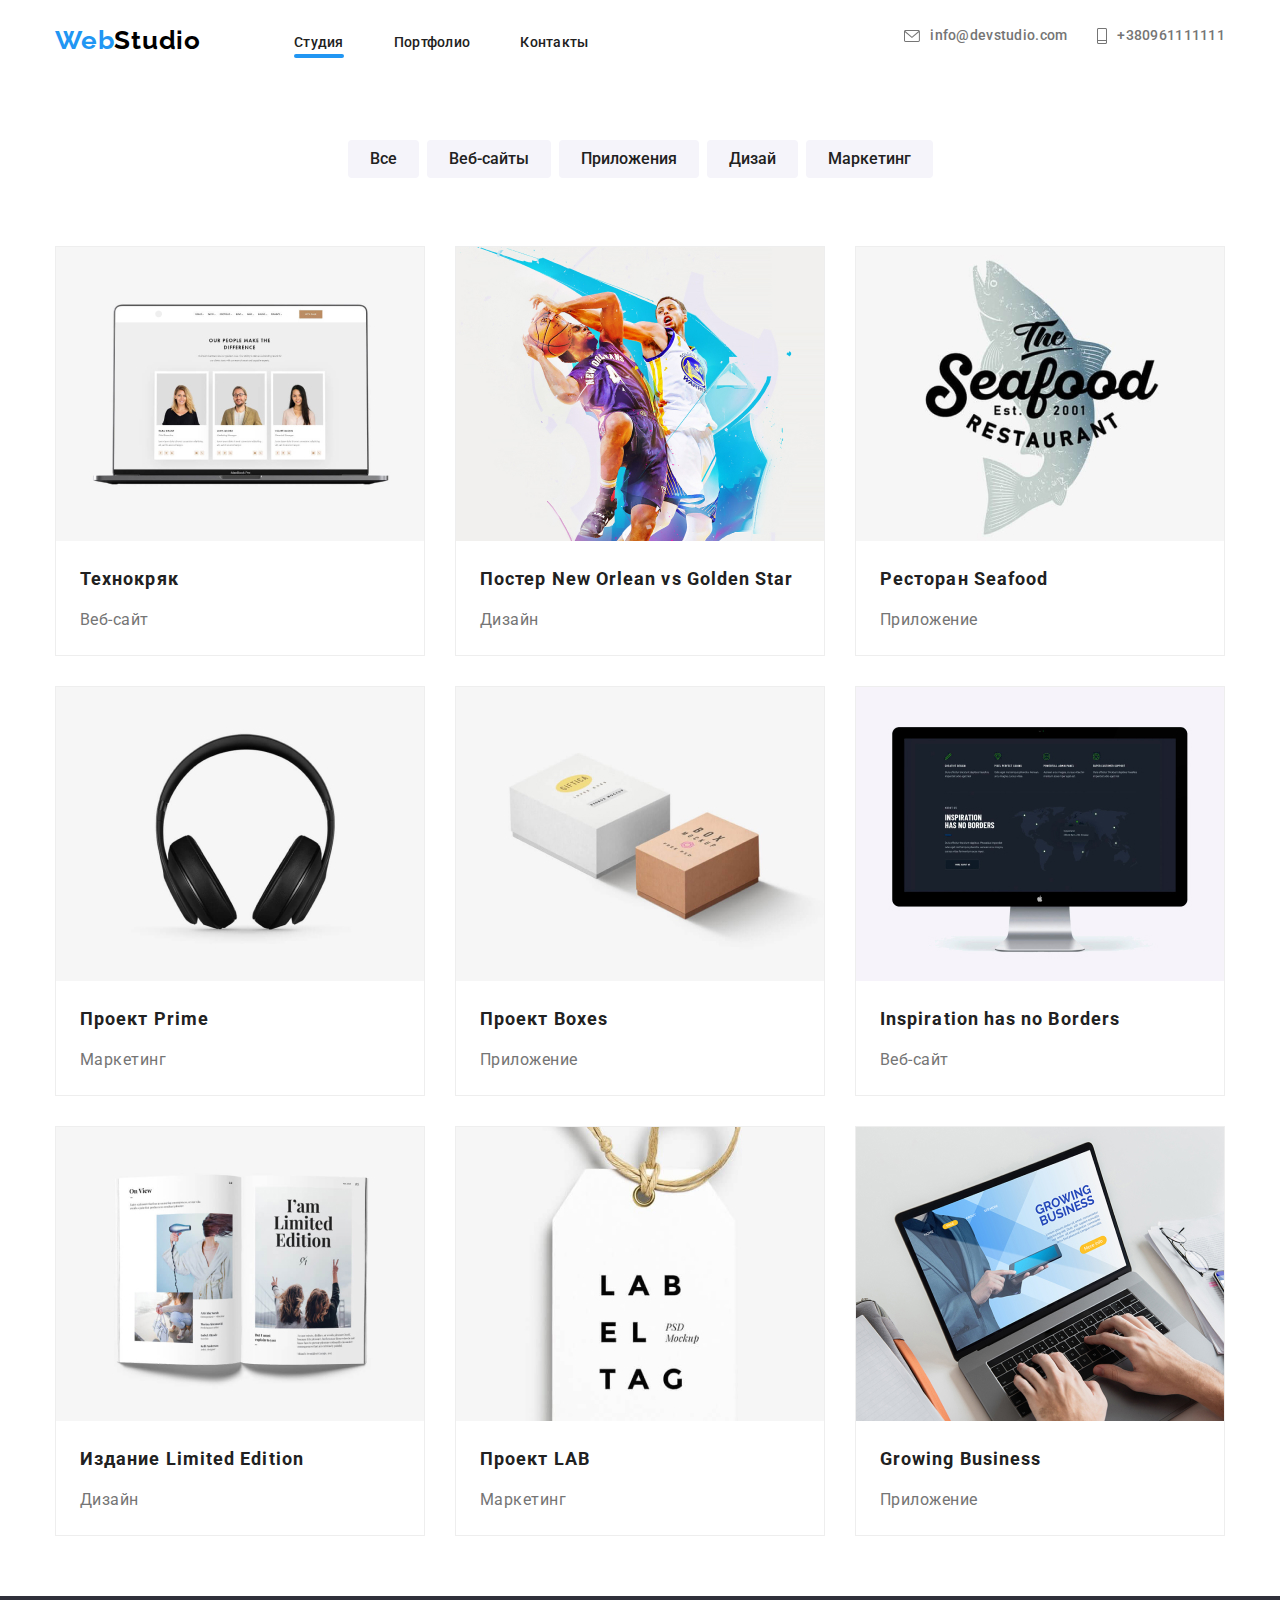
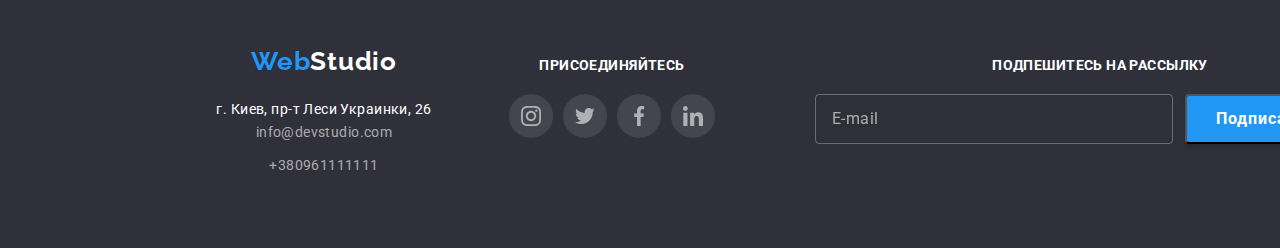
==== commit bdc5bce6: "до картинок" ====
--- a/portfolio.html
+++ b/portfolio.html
@@ -16,41 +16,53 @@
 </head>
 
 <body class="page">
-    <header class="page-header">
-        <div class="">
+        <header class="page-header">
             <div class="pege-logo">
-             <a href="./index.html" class="logo current"><span class="logoacc">Web</span>Studio</a>
-           </div>
-           <div class="">
-            <nav class="navigation">
-                <ul class="site-nav list">
-                    <li class="menu-item">
-                        <a href="./index.html" class="link">Студия</a>
-                    </li>
-                    <li class="menu-item">
-                        <a href="./portfolio.html" class="link line">Портфолио</a>
-                    </li>
-                    <li class="menu-item"><a href="" class="link">Контакты</a></li>
-                </ul>
-            </nav>
-
-            <div class="proba">
-                <a href="mailto:info@devstudio.com" class="info">
-                    <svg class="button-info">
-                        <use width="16" height="12" href="./images/sprite.svg#envelope"></use>
+                <a href="./index.html" class="logo current"><span class="logoacc">Web</span>Studio</a>
+        
+                <button type="button" class="menu-button" aria-controls="menu-container" data-menu-button>
+                    <!-- правка -->
+                    <svg class="icon" width="40" height="40" aria-label="Переключатель мобильного меню">
+        
+                        <use class="icon-cross" width="18.67" height="18.67" href="./images/sprite.svg#icon-Vectorlogo "></use>
+        
+                        <use class="icon-menu" width="24" height="24" href="./images/sprite.svg#icon-menu_24px"></use>
                     </svg>
-                    info@devstudio.com
-                </a>
-
-                <a href="tel:+380961111111" class="tel info">
-                    <svg class="button-info-tel">
-                        <use href="./images/sprite.svg#icon-tel-1"></use>
-                    </svg>
-                    +380961111111
-                </a>
+                </button>
+        
+        
+                <div class="menu-container" id="menu-container" data-menu>
+                    <nav class="navigation">
+                        <ul class="site-nav list">
+                            <li class="menu-item">
+                                <a href="./index.html" class="link line">Студия</a>
+                            </li>
+                            <li class="menu-item">
+                                <a href="./portfolio.html" class="link">Портфолио</a>
+                            </li>
+                            <li class="menu-item"><a href="" class="link">Контакты</a></li>
+                        </ul>
+                    </nav>
+        
+                    <div class="proba">
+                        <a href="mailto:info@devstudio.com" class="info link">
+                            <svg class="button-info">
+                                <use width="16" height="12" href="./images/sprite.svg#envelope"></use>
+                            </svg>
+                            info@devstudio.com
+                        </a>
+        
+                        <a href="tel:+380961111111" class="tel info link">
+                            <svg class="button-info-tel">
+                                <use href="./images/sprite.svg#icon-tel-1"></use>
+                            </svg>
+                            +380961111111</a>
+                    </div>
+        
+                </div>
             </div>
-        </div>
-    </header>
+        
+        </header>
 
     <main>
         <article class="prortfolio">
--- a/css/profile.min.css
+++ b/css/profile.min.css
@@ -1,2 +1,2 @@
-html{-webkit-box-sizing:border-box;box-sizing:border-box}*,*::after,*::before{-webkit-box-sizing:inherit;box-sizing:inherit;outline:2px solid red}.page{background-color:var(--wite-color);color:var(--primary-text-color);font-family:Roboto, sans-serif;font-size:14px;line-height:1.71;letter-spacing:0.03em}.list{padding:0;margin:0;list-style:none}.img{display:block;max-width:100%;height:auto}.page-header{position:relative}.pege-logo{margin-left:auto;margin-right:auto;padding-left:15px;padding-right:15px;padding-top:16px;padding-bottom:16px;display:-webkit-box;display:-ms-flexbox;display:flex;-webkit-box-pack:justify;-ms-flex-pack:justify;justify-content:space-between;-webkit-box-align:center;-ms-flex-align:center;align-items:center}@media screen and (min-width: 480px){.pege-logo{width:480px}}@media screen and (min-width: 768px){.pege-logo{height:80px;width:768px}}@media screen and (min-width: 1600px){.pege-logo{height:80px;width:1600px}}.pege-logo .logo.current{color:#000;font-family:Raleway, sans-serif;letter-spacing:0.03em;font-weight:bold;font-size:24px;line-height:28px;letter-spacing:0.03em;text-decoration:none}@media screen and (min-width: 768px){.pege-logo .logo.current{font-size:26px;line-height:1.19}}.pege-logo .logo.current .logoacc{color:#2196f3;font-family:Raleway, sans-serif;letter-spacing:0.03em;font-weight:bold;font-size:24px;line-height:1.16;text-decoration:none;padding:0}@media screen and (min-width: 768px){.pege-logo .logo.current .logoacc{font-size:26px;line-height:1.19}}.menu-button{display:-webkit-inline-box;display:-ms-inline-flexbox;display:inline-flex;margin:0;padding:0;border:0px;background-color:transparent}.menu-button .icon-cross{display:none}.menu-button.is-open .icon-cross{display:block}.menu-button.is-open .icon-menu{display:none}.menu-container{display:none;padding:20px;text-align:center;font-size:20px;background:#fac4c4;-webkit-box-shadow:0px 4px 8px rgba(0,0,0,0.04),0px 2px 4px rgba(0,0,0,0.08),0px 1px 3px rgba(0,0,0,0.16);box-shadow:0px 4px 8px rgba(0,0,0,0.04),0px 2px 4px rgba(0,0,0,0.08),0px 1px 3px rgba(0,0,0,0.16);position:absolute;top:100%;left:0;width:100%;padding-top:60px;padding-bottom:60px}.menu-container.is-open{display:block}.none{display:none}.site-nav{display:-webkit-box;display:-ms-flexbox;display:flex;margin-left:93px}.site-nav .margin-header+.margin-header{margin-left:50px}.link{position:relative;text-decoration:none;-webkit-transition:250ms cubic-bezier(0.4, 0, 0.2, 1);transition:250ms cubic-bezier(0.4, 0, 0.2, 1);color:#212121;font-weight:500;font-size:14px;line-height:1.14;letter-spacing:0.02em;display:block;padding-top:32px;padding-bottom:32px}.link:hover,.link:focus{color:#2196f3;-webkit-transition:250ms cubic-bezier(0.4, 0, 0.2, 1);transition:250ms cubic-bezier(0.4, 0, 0.2, 1)}.line::after{content:"";position:absolute;left:0;bottom:0px;width:100%;height:4px;border-radius:2px;background-color:#2196f3}.menu-item:not(:last-child){margin-right:50px}.footer-fon{padding-top:60px;padding-bottom:60px;background-color:#2F303A}@media screen and (max-width: 1599px){.footer-fon{text-align:center}}.fon{margin-right:auto;margin-left:auto;padding-right:15px;padding-left:15px}@media screen and (max-width: 1599px) and (min-width: 768px){.fon{-ms-flex-pack:distribute;justify-content:space-around;-ms-flex-wrap:wrap;flex-wrap:wrap}}@media screen and (min-width: 480px){.fon{width:480px}}@media screen and (min-width: 768px){.fon{width:768px;display:-webkit-box;display:-ms-flexbox;display:flex;-webkit-box-align:baseline;-ms-flex-align:baseline;align-items:baseline}}@media screen and (min-width: 1600px){.fon{width:1600px}}.fon .logodark{color:#fff}@media screen and (min-width: 768px){.footer-contacts{width:50%}}@media screen and (min-width: 1600px){.footer-contacts{margin-right:70px}}@media screen and (max-width: 1599px){.footer-contacts{margin-bottom:60px}}@media screen and (max-width: 1599px){.footer-contacts{text-align:center}}.footer-contacts .logo.current{display:inline-block;color:#000;font-family:Raleway, sans-serif;letter-spacing:0.03em;font-weight:bold;font-size:24px;line-height:28px;letter-spacing:0.03em;text-decoration:none;padding-top:0;padding-bottom:0;margin-right:0}@media screen and (min-width: 768px){.footer-contacts .logo.current{font-size:26px;line-height:1.19}}.footer-contacts .logoacc{color:#2196f3;font-family:Raleway, sans-serif;letter-spacing:0.03em;font-weight:bold;font-size:24px;line-height:1.16;text-decoration:none}@media screen and (min-width: 768px){.footer-contacts .logoacc{font-size:26px;line-height:1.19}}.footer-contacts .info-footer{display:block;color:rgba(255,255,255,0.6);margin-bottom:9px}.footer-contacts .addres{display:block;color:#fff;font-family:Roboto;font-style:normal;font-weight:normal;font-size:14px;line-height:1.7;color:#fff;margin-top:20px}.prortfolio{padding-top:60px;padding-bottom:60px}.container{padding-left:15px;padding-right:15px;margin-left:auto;margin-right:auto}@media screen and (min-width: 480px){.container{width:480px}}@media screen and (min-width: 768px){.container{width:768px}}@media screen and (min-width: 1600px){.container{width:1600px}}.liniya{text-decoration:none;border:none}.section-titles{font-weight:bold;font-size:18px;line-height:2;letter-spacing:0.06em;color:#212121;padding-bottom:8px;margin:0;text-decoration:none}.section.wrap{display:-webkit-box;display:-ms-flexbox;display:flex;-ms-flex-wrap:wrap;flex-wrap:wrap;-webkit-box-sizing:border-box;box-sizing:border-box;-webkit-box-pack:justify;-ms-flex-pack:justify;justify-content:space-between}.container-button{padding-left:0;margin-top:0;margin-bottom:34px;display:-webkit-box;display:-ms-flexbox;display:flex;padding-left:0}@media screen and (min-width: 768px){.container-button{-webkit-box-pack:center;-ms-flex-pack:center;justify-content:center}}@media screen and (max-width: 767px){.container-button{-ms-flex-wrap:wrap;flex-wrap:wrap}}.button{font-weight:500;font-size:16px;line-height:1.62;padding:6px 22px;background:#f5f4fa;border-radius:4px;border:none;margin-left:0;margin-bottom:34px}.button:not(:last-child){margin-right:8px}@media screen and (max-width: 767px){.button:not(:last-child):nth-child(-n+3){margin-bottom:15px}}.button{display:-webkit-inline-box;display:-ms-inline-flexbox;display:inline-flex;color:#212121;background-color:#f5f4fa;-webkit-transition:250ms cubic-bezier(0.4, 0, 0.2, 1);transition:250ms cubic-bezier(0.4, 0, 0.2, 1)}.button:hover,.button:focus{color:#fff;background-color:#2196f3}.list.portfolio{width:100%;margin:0;padding:0;list-style:none}@media screen and (min-width: 480px){.list.portfolio{width:480px}}@media screen and (min-width: 768px){.list.portfolio{width:768px;display:-webkit-box;display:-ms-flexbox;display:flex;-ms-flex-wrap:wrap;flex-wrap:wrap;margin:-15px;padding-bottom:0;padding-left:0;padding-right:0;margin:-15px}}@media screen and (min-width: 1600px){.list.portfolio{width:1600px;margin:-15px}}.text{padding:20px 24px}.job{font-size:16px;line-height:1.87;margin-bottom:0px;margin-top:0;font-style:normal;font-weight:normal;font-size:16px;letter-spacing:0.03em;color:#757575;text-decoration:none;border:none}.texno{display:-webkit-box;display:-ms-flexbox;display:flex;position:absolute;width:322px;height:168px;top:50%;left:50%;-webkit-transform:translate(-50%, -50%);transform:translate(-50%, -50%);margin:0;color:#ffffff;font-size:18px;line-height:1.56;opacity:0;-webkit-transition:250ms cubic-bezier(0.4, 0, 0.2, 1);transition:250ms cubic-bezier(0.4, 0, 0.2, 1)}.foto{position:relative;overflow:hidden}.foto:hover .texno{opacity:1}.foto:hover .overlay{opacity:1;-webkit-transform:translateY(0);transform:translateY(0)}.img{display:block;max-width:100%;height:auto}.overlay{position:absolute;top:0;left:0;width:100%;height:100%;background-color:rgba(33,150,243,0.9);opacity:0;-webkit-transition:250ms cubic-bezier(0.4, 0, 0.2, 1);transition:250ms cubic-bezier(0.4, 0, 0.2, 1);-webkit-transform:translateY(100%);transform:translateY(100%)}.margin-botton .container-wrap{width:1170px;margin-right:auto;margin-left:auto}.item-portfolio{background:#fff;border:1px solid #eeeeee;-webkit-box-sizing:border-box;box-sizing:border-box;margin-bottom:30px;-webkit-box-pack:center;-ms-flex-pack:center;justify-content:center;background-position:center;margin-right:auto;margin-left:auto}@media screen and (min-width: 480px){.item-portfolio{width:480px}}@media screen and (min-width: 768px){.item-portfolio{width:768px;width:calc((100% - 2 * 30px) / 2);margin:15px;padding-bottom:0}}@media screen and (min-width: 1600px){.item-portfolio{width:1600px;width:calc((100% - 3 * 30px) / 3);margin:15px;padding-bottom:0}}.item-portfolio:hover{border:1px solid #eeeeee;-webkit-box-sizing:border-box;box-sizing:border-box;-webkit-box-shadow:0px 1px 1px rgba(0,0,0,0.12),0px 4px 4px rgba(0,0,0,0.06),1px 4px 6px rgba(0,0,0,0.16);box-shadow:0px 1px 1px rgba(0,0,0,0.12),0px 4px 4px rgba(0,0,0,0.06),1px 4px 6px rgba(0,0,0,0.16)}.info{color:#757575;font-weight:500;font-size:14px;line-height:1.14;letter-spacing:0.02em;text-decoration:none;display:-webkit-box;display:-ms-flexbox;display:flex;-webkit-box-align:center;-ms-flex-align:center;align-items:center;-webkit-transition:250ms cubic-bezier(0.4, 0, 0.2, 1);transition:250ms cubic-bezier(0.4, 0, 0.2, 1)}.info:hover{color:#2196f3}.info-footer{font-family:Roboto;font-style:normal;font-weight:normal;font-size:14px;line-height:1.71;color:rgba(255,255,255,0.6);margin-bottom:9px;text-decoration:none}.proba{display:-webkit-box;display:-ms-flexbox;display:flex;-webkit-box-align:center;-ms-flex-align:center;align-items:center}.button-info{display:-webkit-box;display:-ms-flexbox;display:flex;-webkit-box-align:center;-ms-flex-align:center;align-items:center;width:16px;height:12px;fill:currentColor;margin-right:10px}.button-info-tel{display:-webkit-box;display:-ms-flexbox;display:flex;-webkit-box-align:center;-ms-flex-align:center;align-items:center;width:10px;height:16px;fill:currentColor;margin-right:10px}.tel{color:#757575;font-weight:500;font-size:14px;line-height:1.14;letter-spacing:0.02em;text-decoration:none}.tel:hover{color:#2196f3}.page-header .info{margin-right:40px}.centrauto{padding-top:60px;padding-left:15px;padding-right:15px;margin-left:auto;margin-right:auto}@media screen and (min-width: 480px){.centrauto{width:480px}}@media screen and (min-width: 768px){.centrauto{width:768px}}@media screen and (min-width: 1600px){.centrauto{width:1600px}}.section.list{list-style:none;margin-top:0;margin-bottom:0;padding-left:0}@media screen and (min-width: 480px){.section.list{width:480px}}@media screen and (min-width: 768px){.section.list{width:768px;width:768px;display:-webkit-box;display:-ms-flexbox;display:flex;-ms-flex-wrap:wrap;flex-wrap:wrap;margin:-15px}}@media screen and (min-width: 1600px){.section.list{padding-left:200px;padding-right:200px;margin:-15px;width:1600px}}@media screen and (min-width: 768px){.zzz{width:calc((100% - 2 * 30px) / 2);margin:15px;padding-bottom:0}}@media screen and (min-width: 1600px){.zzz{width:calc((100% - 4 * 30px) / 4);margin:15px;padding-bottom:0}}.zzz.list-item::before{display:block;content:"";background-repeat:no-repeat;background-position:center;background-color:#f5f4fa;border-radius:4px;margin-bottom:30px;background-size:auto;border:1px solid transparent;border-radius:4px;margin-bottom:30px;-webkit-box-pack:center;-ms-flex-pack:center;justify-content:center;width:100%;height:120px}.zzz.list-item:nth-child(1)::before{background-image:url(../images/antenna.svg)}.zzz.list-item:nth-child(2)::before{background-image:url(../images/clock-1.svg)}.zzz.list-item:nth-child(3)::before{background-image:url(../images/diagram.svg)}.zzz.list-item:nth-child(4)::before{background-image:url(../images/astronaut.svg)}.paragraf{display:contents;font-style:normal;font-weight:normal;font-size:14px;line-height:1.71;letter-spacing:0.03em;color:#757575}.section-sub{color:#212121;font-weight:700;font-size:14px;line-height:1.14;letter-spacing:0.03em;text-transform:uppercase;margin-bottom:10px;margin-top:0;text-align:center}@media screen and (min-width: 768px){.section-sub{text-align:left}}@media screen and (min-width: 1600px){.section-sub{text-align:left}}.button-a{display:-webkit-box;display:-ms-flexbox;display:flex;-webkit-box-pack:center;-ms-flex-pack:center;justify-content:center;-webkit-box-align:center;-ms-flex-align:center;align-items:center;padding-bottom:24px;padding-top:16px;margin-right:auto;margin-left:auto;margin:0}.li-button:not(:last-child){margin-right:10px}.href-button{background-color:#fff;width:44px;height:44px;padding:12px;display:-webkit-box;display:-ms-flexbox;display:flex;border:transparent;border-radius:50%;-webkit-box-pack:center;-ms-flex-pack:center;justify-content:center;-webkit-box-align:center;-ms-flex-align:center;align-items:center}.href-button:hover{background-color:#2196f3}.href-button:hover .svg-button{fill:#fff}.svg-button{fill:#afb1b8;-webkit-transition:250ms cubic-bezier(0.4, 0, 0.2, 1);transition:250ms cubic-bezier(0.4, 0, 0.2, 1);width:44px;height:44px}.container-six{margin-right:auto;margin-left:auto;text-align:center}@media screen and (min-width: 480px){.container-six{width:480px}}@media screen and (min-width: 768px){.container-six{width:768px}}@media screen and (min-width: 1600px){.container-six{width:1600px}}.li-icon{width:100%;display:-webkit-box;display:-ms-flexbox;display:flex;-ms-flex-wrap:wrap;flex-wrap:wrap;-webkit-box-sizing:border-box;box-sizing:border-box;-webkit-box-pack:center;-ms-flex-pack:center;justify-content:center;-webkit-box-align:center;-ms-flex-align:center;align-items:center}.six-link{width:210px;-webkit-box-pack:center;-ms-flex-pack:center;justify-content:center;-webkit-box-align:center;-ms-flex-align:center;align-items:center;height:90px;width:calc((100% - 2 * 30px) / 2);margin:15px;padding-bottom:0}@media screen and (min-width: 768px){.six-link{width:calc((100% - 3 * 30px) / 3)}}@media screen and (min-width: 1600px){.six-link{width:calc((100% - 30px * 6) / 6)}}.logo-link{display:-webkit-box;display:-ms-flexbox;display:flex;margin:0;height:90px;color:#afb1b8;border:1px solid #afb1b8;border-radius:4px;-webkit-box-pack:center;-ms-flex-pack:center;justify-content:center;-webkit-box-align:center;-ms-flex-align:center;align-items:center;-webkit-transition:250ms cubic-bezier(0.4, 0, 0.2, 1);transition:250ms cubic-bezier(0.4, 0, 0.2, 1)}.logo-link:hover{color:#2196f3;border:1px solid #2196f3}.logo-one{width:100%;height:100%;fill:currentColor}.logo-two{width:40px;height:52px;fill:currentColor}.logo-three{display:-webkit-box;display:-ms-flexbox;display:flex;-webkit-box-sizing:border-box;box-sizing:border-box;-webkit-box-pack:center;-ms-flex-pack:center;justify-content:center;-webkit-box-align:center;-ms-flex-align:center;align-items:center;width:41px;height:43px;fill:currentColor}.logo-four{width:80px;height:42px;fill:currentColor}.logo-five{width:59px;height:47px;fill:currentColor}.logo-six{width:88px;height:45px;fill:currentColor}.footer-icon{margin-bottom:60px;text-align:center}@media screen and (max-width: 1599px){.footer-icon{text-align:center}}@media screen and (max-width: 1599px){.footer-icon{margin-bottom:60px}}@media screen and (min-width: 768px){.footer-icon{width:50%}}@media screen and (min-width: 768px){.div-footer-too{width:100%}}@media screen and (min-width: 1600px){.div-footer-too{margin-left:93px}}@media screen and (max-width: 1599px){.div-footer-too{text-align:center}}@media screen and (min-width: 1600px){.div-footer-too{margin-left:94px}}.tekst-footer{font-family:Roboto;font-style:normal;font-weight:bold;font-size:14px;line-height:1.14;text-transform:uppercase;color:#fff;padding-bottom:20px;padding-top:0;margin:0}.icon-footer{display:-webkit-box;display:-ms-flexbox;display:flex;-webkit-box-pack:center;-ms-flex-pack:center;justify-content:center;-webkit-box-align:center;-ms-flex-align:center;align-items:center;margin-right:auto;margin-left:auto}.href-button.white{background:rgba(255,255,255,0.1);width:44px;height:44px;padding:12px;display:-webkit-box;display:-ms-flexbox;display:flex;border:transparent;border-radius:50%;-webkit-box-pack:center;-ms-flex-pack:center;justify-content:center;-webkit-box-align:center;-ms-flex-align:center;align-items:center;-webkit-transition:250ms cubic-bezier(0.4, 0, 0.2, 1);transition:250ms cubic-bezier(0.4, 0, 0.2, 1)}.href-button.white:hover{background-color:#2196f3}.div-e-mail{text-align:center}.e-mail-input{width:100%;height:50px;border:1px solid rgba(255,255,255,0.3);-webkit-box-sizing:border-box;box-sizing:border-box;border-radius:4px;margin-bottom:20px;font-family:Roboto;font-style:normal;font-weight:normal;font-size:16px;line-height:1.25;letter-spacing:0.03em;color:rgba(255,255,255,0.6);background-color:transparent;-webkit-filter:drop-shadow(0px 4px 4px rgba(0,0,0,0.15));filter:drop-shadow(0px 4px 4px rgba(0,0,0,0.15));padding:15px 16px}@media screen and (min-width: 768px){.e-mail-input{width:450px}}@media screen and (min-width: 1600px){.e-mail-input{width:358px;margin:0}}.e-mail-input::-webkit-input-placeholder{font-family:Roboto;font-style:normal;font-weight:normal;font-size:16px;line-height:1.25;display:-webkit-box;display:flex;-webkit-box-align:center;align-items:center;letter-spacing:0.03em;color:rgba(255,255,255,0.6)}.e-mail-input:-ms-input-placeholder{font-family:Roboto;font-style:normal;font-weight:normal;font-size:16px;line-height:1.25;display:-ms-flexbox;display:flex;-ms-flex-align:center;align-items:center;letter-spacing:0.03em;color:rgba(255,255,255,0.6)}.e-mail-input::-ms-input-placeholder{font-family:Roboto;font-style:normal;font-weight:normal;font-size:16px;line-height:1.25;display:-ms-flexbox;display:flex;-ms-flex-align:center;align-items:center;letter-spacing:0.03em;color:rgba(255,255,255,0.6)}.e-mail-input::placeholder{font-family:Roboto;font-style:normal;font-weight:normal;font-size:16px;line-height:1.25;display:-webkit-box;display:-ms-flexbox;display:flex;-webkit-box-align:center;-ms-flex-align:center;align-items:center;letter-spacing:0.03em;color:rgba(255,255,255,0.6)}.e-mail-label{margin-bottom:4px;font-style:normal;font-weight:normal;font-size:12px;line-height:14px;letter-spacing:0.01em;color:#757575}.div-e-mail-btn{text-align:center}@media screen and (min-width: 1600px){.div-e-mail-btn{margin-left:12px}}@media screen and (min-width: 1600px){.footer-btn{display:-webkit-box;display:-ms-flexbox;display:flex}}.btm-too{display:-webkit-box;display:-ms-flexbox;display:flex;-webkit-box-align:center;-ms-flex-align:center;align-items:center;text-align:center;padding-left:29px;width:200px;height:50px;background:#2196f3;-webkit-box-shadow:0px 4px 4px rgba(0,0,0,0.15);box-shadow:0px 4px 4px rgba(0,0,0,0.15);border-radius:4px;font-style:normal;font-weight:bold;font-size:16px;line-height:1.87;letter-spacing:0.06em;color:#fff;margin-right:auto;margin-left:auto;text-align:center}.svg-btm-too{width:24px;height:24px;margin-left:10px}
+html{-webkit-box-sizing:border-box;box-sizing:border-box}*,*::after,*::before{-webkit-box-sizing:inherit;box-sizing:inherit}img{display:block;min-width:100%;height:auto}.page{background-color:var(--wite-color);color:var(--primary-text-color);font-family:Roboto, sans-serif;font-size:14px;line-height:1.71;letter-spacing:0.03em}.list{padding:0;margin:0;list-style:none}.img{display:block;max-width:100%;height:auto}.page-header{position:relative;margin-right:auto;margin-left:auto}@media screen and (max-width: 787px){.page-header{text-align:center}}@media screen and (min-width: 480px){.page-header{width:480px}}@media screen and (min-width: 768px){.page-header{width:768px}}@media screen and (min-width: 1200px){.page-header{width:1200px}}.pege-logo{margin-left:auto;margin-right:auto;padding-left:15px;padding-right:15px;padding-top:16px;padding-bottom:16px;display:-webkit-box;display:-ms-flexbox;display:flex;-webkit-box-pack:justify;-ms-flex-pack:justify;justify-content:space-between;-webkit-box-align:center;-ms-flex-align:center;align-items:center}@media screen and (min-width: 480px){.pege-logo{height:60px}}@media screen and (min-width: 768px){.pege-logo{height:80px;width:768px}}@media screen and (min-width: 1200px){.pege-logo{width:1200px;height:80px}}.pege-logo .logo.current{color:#000;font-family:Raleway, sans-serif;letter-spacing:0.03em;font-weight:bold;font-size:24px;line-height:28px;letter-spacing:0.03em;text-decoration:none}@media screen and (min-width: 768px){.pege-logo .logo.current{font-size:26px;line-height:1.19}}.pege-logo .logo.current .logoacc{color:#2196f3;font-family:Raleway, sans-serif;letter-spacing:0.03em;font-weight:bold;font-size:24px;line-height:1.16;text-decoration:none;padding:0}@media screen and (min-width: 768px){.pege-logo .logo.current .logoacc{font-size:26px;line-height:1.19}}.menu-button{outline:none;display:-webkit-inline-box;display:-ms-inline-flexbox;display:inline-flex;margin:0;padding:0;border:none;background-color:transparent}.menu-button:focus :hover{fill:#2196f3}.icon{display:-webkit-box;display:-ms-flexbox;display:flex;padding:9px}.icon .icon-cross{display:none}@media screen and (min-width: 768px){.menu-button{display:none}}.menu-button.is-open .icon-cross{display:block}.menu-button.is-open .icon-menu{display:none}.menu-container{padding:40px;font-size:20px;background:#FFFFFF;padding-top:60px;padding-bottom:60px}.menu-container{background:#FFFFFF}@media screen and (max-width: 767px){.menu-container{display:block;-webkit-box-shadow:0px 4px 8px rgba(0,0,0,0.04),0px 2px 4px rgba(0,0,0,0.08),0px 1px 3px rgba(0,0,0,0.16);box-shadow:0px 4px 8px rgba(0,0,0,0.04),0px 2px 4px rgba(0,0,0,0.08),0px 1px 3px rgba(0,0,0,0.16)}}@media screen and (min-width: 480px){.menu-container{width:480px}}@media screen and (min-width: 768px){.menu-container{display:-webkit-box;display:-ms-flexbox;display:flex;padding:0;margin:0}}@media screen and (max-width: 767px){.menu-container{display:none;position:absolute;top:100%;left:0;width:100%}.menu-container.is-open{display:block}}@media screen and (min-width: 768px){.menu-container{width:768px;display:-webkit-box;display:-ms-flexbox;display:flex;-webkit-box-pack:justify;-ms-flex-pack:justify;justify-content:space-between;-webkit-box-flex:1;-ms-flex-positive:1;flex-grow:1}}.site-nav{margin-bottom:60px}@media screen and (min-width: 768px){.site-nav{display:-webkit-box;display:-ms-flexbox;display:flex;margin-bottom:0px;margin-left:88px}}@media screen and (min-width: 1200px){.site-nav{margin-right:305px;margin-left:93px}}.navigation{display:block}@media screen and (min-width: 1200px){.navigation{display:-webkit-box;display:-ms-flexbox;display:flex;-webkit-box-align:center;-ms-flex-align:center;align-items:center}}.link{position:relative;text-decoration:none;-webkit-transition:250ms cubic-bezier(0.4, 0, 0.2, 1);transition:250ms cubic-bezier(0.4, 0, 0.2, 1);color:#212121;font-weight:500;font-size:14px;line-height:1.14;letter-spacing:0.02em;padding-bottom:8px}.link:hover,.link:focus{color:#2196f3;-webkit-transition:250ms cubic-bezier(0.4, 0, 0.2, 1);transition:250ms cubic-bezier(0.4, 0, 0.2, 1)}.line::after{content:"";position:absolute;left:0;bottom:0px;width:100%;height:4px;border-radius:2px;background-color:#2196f3}@media screen and (max-width: 767px){.menu-item{margin-bottom:40px}}@media screen and (min-width: 768px){.menu-item+.menu-item{margin-left:50px}}.footer-fon{padding-top:60px;padding-bottom:60px;background-color:#2F303A;display:-webkit-box;display:-ms-flexbox;display:flex;-webkit-box-pack:center;-ms-flex-pack:center;justify-content:center;text-align:center;-webkit-box-align:center;-ms-flex-align:center;align-items:center;margin-right:auto;margin-left:auto;max-width:1600px}@media screen and (min-width: 1200px){.footer-fon{max-width:1600px}}@media screen and (min-width: 768px){.footer-fon{width:768px}}@media screen and (min-width: 1200px){.footer-fon{height:252px;width:1600px;padding:0}}@media screen and (max-width: 1199px){.footer-fon{text-align:center}}.fon{margin-right:auto;margin-left:auto;padding-right:15px;padding-left:15px}@media screen and (max-width: 1199px) and (min-width: 768px){.fon{-ms-flex-pack:distribute;justify-content:space-around;-ms-flex-wrap:wrap;flex-wrap:wrap}}@media screen and (min-width: 480px){.fon{width:480px}}@media screen and (min-width: 768px){.fon{width:768px;display:-webkit-box;display:-ms-flexbox;display:flex;-webkit-box-align:baseline;-ms-flex-align:baseline;align-items:baseline}}@media screen and (min-width: 1200px){.fon{width:1200px}}.fon .logodark{color:#fff}@media screen and (min-width: 768px){.footer-contacts{width:50%}}@media screen and (min-width: 1200px){.footer-contacts{margin-right:70px}}@media screen and (max-width: 1199px){.footer-contacts{margin-bottom:60px}}@media screen and (max-width: 1199px){.footer-contacts{text-align:center}}.footer-contacts .logo.current{display:inline-block;color:#000;font-family:Raleway, sans-serif;letter-spacing:0.03em;font-weight:bold;font-size:24px;line-height:28px;letter-spacing:0.03em;text-decoration:none;padding-top:0;padding-bottom:0;margin-right:0}@media screen and (min-width: 768px){.footer-contacts .logo.current{font-size:26px;line-height:1.19}}.footer-contacts .logoacc{color:#2196f3;font-family:Raleway, sans-serif;letter-spacing:0.03em;font-weight:bold;font-size:24px;line-height:1.16;text-decoration:none}@media screen and (min-width: 768px){.footer-contacts .logoacc{font-size:26px;line-height:1.19}}.footer-contacts .info-footer{display:block;color:rgba(255,255,255,0.6);margin-bottom:9px}.footer-contacts .addres{display:block;color:#fff;font-family:Roboto;font-style:normal;font-weight:normal;font-size:14px;line-height:1.7;color:#fff;margin-top:20px}.prortfolio{padding-top:60px;padding-bottom:60px}.container{padding-left:15px;padding-right:15px;margin-left:auto;margin-right:auto}@media screen and (min-width: 480px){.container{width:480px}}@media screen and (min-width: 768px){.container{width:768px}}@media screen and (min-width: 1200px){.container{width:1200px}}.liniya{text-decoration:none;border:none}.section-titles{font-weight:bold;font-size:18px;line-height:2;letter-spacing:0.06em;color:#212121;padding-bottom:8px;margin:0;text-decoration:none}.section.wrap{display:-webkit-box;display:-ms-flexbox;display:flex;-ms-flex-wrap:wrap;flex-wrap:wrap;-webkit-box-sizing:border-box;box-sizing:border-box;-webkit-box-pack:justify;-ms-flex-pack:justify;justify-content:space-between}.container-button{padding-left:0;margin-top:0;margin-bottom:34px;display:-webkit-box;display:-ms-flexbox;display:flex;padding-left:0}@media screen and (min-width: 768px){.container-button{-webkit-box-pack:center;-ms-flex-pack:center;justify-content:center}}@media screen and (max-width: 767px){.container-button{-ms-flex-wrap:wrap;flex-wrap:wrap}}.button{font-weight:500;font-size:16px;line-height:1.62;padding:6px 22px;background:#f5f4fa;border-radius:4px;border:none;margin-left:0;margin-bottom:34px}.button:not(:last-child){margin-right:8px}@media screen and (max-width: 767px){.button:not(:last-child):nth-child(-n+3){margin-bottom:15px}}.button{display:-webkit-inline-box;display:-ms-inline-flexbox;display:inline-flex;color:#212121;background-color:#f5f4fa;-webkit-transition:250ms cubic-bezier(0.4, 0, 0.2, 1);transition:250ms cubic-bezier(0.4, 0, 0.2, 1)}.button:hover,.button:focus{color:#fff;background-color:#2196f3}.list.portfolio{width:100%;margin:0;padding:0;list-style:none}@media screen and (min-width: 480px){.list.portfolio{width:480px}}@media screen and (min-width: 768px){.list.portfolio{width:768px;display:-webkit-box;display:-ms-flexbox;display:flex;-ms-flex-wrap:wrap;flex-wrap:wrap;margin:-15px;padding-bottom:0;padding-left:0;padding-right:0;margin:-15px}}@media screen and (min-width: 1200px){.list.portfolio{width:1200px;margin:-15px}}.text{padding:20px 24px}.job{font-size:16px;line-height:1.87;margin-bottom:0px;margin-top:0;font-style:normal;font-weight:normal;font-size:16px;letter-spacing:0.03em;color:#757575;text-decoration:none;border:none}.texno{display:-webkit-box;display:-ms-flexbox;display:flex;position:absolute;width:322px;height:168px;top:50%;left:50%;-webkit-transform:translate(-50%, -50%);transform:translate(-50%, -50%);margin:0;color:#ffffff;font-size:18px;line-height:1.56;opacity:0;-webkit-transition:250ms cubic-bezier(0.4, 0, 0.2, 1);transition:250ms cubic-bezier(0.4, 0, 0.2, 1)}.foto{position:relative;overflow:hidden}.foto:hover .texno{opacity:1}.foto:hover .overlay{opacity:1;-webkit-transform:translateY(0);transform:translateY(0)}.img{display:block;max-width:100%;height:auto}.overlay{position:absolute;top:0;left:0;width:100%;height:100%;background-color:rgba(33,150,243,0.9);opacity:0;-webkit-transition:250ms cubic-bezier(0.4, 0, 0.2, 1);transition:250ms cubic-bezier(0.4, 0, 0.2, 1);-webkit-transform:translateY(100%);transform:translateY(100%)}.margin-botton .container-wrap{width:1170px;margin-right:auto;margin-left:auto}.item-portfolio{background:#fff;border:1px solid #eeeeee;-webkit-box-sizing:border-box;box-sizing:border-box;margin-bottom:30px;-webkit-box-pack:center;-ms-flex-pack:center;justify-content:center;background-position:center;margin-right:auto;margin-left:auto}@media screen and (min-width: 480px){.item-portfolio{width:480px}}@media screen and (min-width: 768px){.item-portfolio{width:768px;width:calc((100% - 2 * 30px) / 2);margin:15px;padding-bottom:0}}@media screen and (min-width: 1200px){.item-portfolio{width:1200px;width:calc((100% - 3 * 30px) / 3);margin:15px;padding-bottom:0}}.item-portfolio:hover{border:1px solid #eeeeee;-webkit-box-sizing:border-box;box-sizing:border-box;-webkit-box-shadow:0px 1px 1px rgba(0,0,0,0.12),0px 4px 4px rgba(0,0,0,0.06),1px 4px 6px rgba(0,0,0,0.16);box-shadow:0px 1px 1px rgba(0,0,0,0.12),0px 4px 4px rgba(0,0,0,0.06),1px 4px 6px rgba(0,0,0,0.16)}.page-header .info{display:block;margin-bottom:16px}@media screen and (min-width: 768px){.page-header .info{margin-bottom:0px}}@media screen and (min-width: 1200px){.page-header .info{display:-webkit-box;display:-ms-flexbox;display:flex}}.info{color:#757575;font-weight:500;font-size:14px;line-height:1.14;letter-spacing:0.02em;text-decoration:none;-webkit-box-align:center;-ms-flex-align:center;align-items:center;-webkit-transition:250ms cubic-bezier(0.4, 0, 0.2, 1);transition:250ms cubic-bezier(0.4, 0, 0.2, 1)}.info:hover{color:#2196f3}.info-footer{font-family:Roboto;font-style:normal;font-weight:normal;font-size:14px;line-height:1.71;color:rgba(255,255,255,0.6);margin-bottom:9px;text-decoration:none}.proba{margin-top:0;margin-bottom:0;padding-left:0;display:list-item;list-style:none}@media screen and (min-width: 1200px){.proba{display:-webkit-box;display:-ms-flexbox;display:flex}}.button-info{vertical-align:middle;-webkit-box-align:center;-ms-flex-align:center;align-items:center;width:16px;height:12px;fill:currentColor;margin-right:10px}.button-info-tel{vertical-align:middle;-webkit-box-align:center;-ms-flex-align:center;align-items:center;width:10px;height:16px;fill:currentColor;margin-right:10px}.tel{color:#757575;font-weight:500;font-size:14px;line-height:1.14;letter-spacing:0.02em;text-decoration:none}@media screen and (min-width: 1200px){.tel{margin-left:30px}}.tel:hover{color:#2196f3}.centrauto{padding-top:60px;padding-left:15px;padding-right:15px;margin-left:auto;margin-right:auto;padding-bottom:60px}@media screen and (min-width: 480px){.centrauto{width:480px}}@media screen and (min-width: 768px){.centrauto{width:768px}}@media screen and (min-width: 1200px){.centrauto{width:1200px}}.section.list{list-style:none;margin-top:0;margin-bottom:0;padding-left:0;margin-right:auto;margin-right:auto;margin-left:auto}@media screen and (min-width: 768px){.section.list{width:768px;width:768px;display:-webkit-box;display:-ms-flexbox;display:flex;-ms-flex-wrap:wrap;flex-wrap:wrap;margin:-15px}}@media screen and (min-width: 1200px){.section.list{margin:-15px;width:1200px}}@media screen and (min-width: 768px){.zzz{width:calc((100% - 2 * 30px) / 2);margin:15px;padding-bottom:0}}@media screen and (min-width: 1200px){.zzz{width:calc((100% - 4 * 30px) / 4);margin:15px;padding-bottom:0}}.zzz.list-item::before{display:block;content:"";background-repeat:no-repeat;background-position:center;background-color:#f5f4fa;border-radius:4px;margin-bottom:30px;background-size:auto;border:1px solid transparent;border-radius:4px;margin-bottom:30px;-webkit-box-pack:center;-ms-flex-pack:center;justify-content:center;width:100%;height:120px}.zzz.list-item:nth-child(1)::before{background-image:url(../images/antenna.svg)}.zzz.list-item:nth-child(2)::before{background-image:url(../images/clock-1.svg)}.zzz.list-item:nth-child(3)::before{background-image:url(../images/diagram.svg)}.zzz.list-item:nth-child(4)::before{background-image:url(../images/astronaut.svg)}.paragraf{display:contents;font-style:normal;font-weight:normal;font-size:14px;line-height:1.71;letter-spacing:0.03em;color:#757575}.section-sub{color:#212121;font-weight:700;font-size:14px;line-height:1.14;letter-spacing:0.03em;text-transform:uppercase;margin-bottom:10px;margin-top:0;text-align:center}@media screen and (min-width: 768px){.section-sub{text-align:left}}@media screen and (min-width: 1200px){.section-sub{text-align:left}}.button-a{display:-webkit-box;display:-ms-flexbox;display:flex;-webkit-box-pack:center;-ms-flex-pack:center;justify-content:center;-webkit-box-align:center;-ms-flex-align:center;align-items:center;padding-bottom:24px;padding-top:16px;margin-right:auto;margin-left:auto;margin:0}.li-button:not(:last-child){margin-right:10px}.href-button{background-color:#fff;width:44px;height:44px;padding:12px;display:-webkit-box;display:-ms-flexbox;display:flex;border:transparent;border-radius:50%;-webkit-box-pack:center;-ms-flex-pack:center;justify-content:center;-webkit-box-align:center;-ms-flex-align:center;align-items:center}.href-button:hover{background-color:#2196f3}.href-button:hover .svg-button{fill:#fff}.svg-button{fill:#afb1b8;-webkit-transition:250ms cubic-bezier(0.4, 0, 0.2, 1);transition:250ms cubic-bezier(0.4, 0, 0.2, 1);width:44px;height:44px}.container-six{margin-right:auto;margin-left:auto;text-align:center}@media screen and (min-width: 480px){.container-six{width:480px}}@media screen and (min-width: 768px){.container-six{width:768px}}@media screen and (min-width: 1200px){.container-six{width:1200px}}.li-icon{width:100%;display:-webkit-box;display:-ms-flexbox;display:flex;-ms-flex-wrap:wrap;flex-wrap:wrap;-webkit-box-sizing:border-box;box-sizing:border-box;-webkit-box-pack:center;-ms-flex-pack:center;justify-content:center;-webkit-box-align:center;-ms-flex-align:center;align-items:center}.six-link{width:210px;-webkit-box-pack:center;-ms-flex-pack:center;justify-content:center;-webkit-box-align:center;-ms-flex-align:center;align-items:center;height:90px;width:calc((100% - 2 * 30px) / 2);margin:15px;padding-bottom:0}@media screen and (min-width: 768px){.six-link{width:calc((100% - 3 * 30px) / 3)}}@media screen and (min-width: 1200px){.six-link{width:calc((100% - 30px * 6) / 6)}}.logo-link{display:-webkit-box;display:-ms-flexbox;display:flex;margin:0;height:90px;color:#afb1b8;border:1px solid #afb1b8;border-radius:4px;-webkit-box-pack:center;-ms-flex-pack:center;justify-content:center;-webkit-box-align:center;-ms-flex-align:center;align-items:center;-webkit-transition:250ms cubic-bezier(0.4, 0, 0.2, 1);transition:250ms cubic-bezier(0.4, 0, 0.2, 1)}.logo-link:hover{color:#2196f3;border:1px solid #2196f3}.logo-one{width:100%;height:100%;fill:currentColor}.logo-two{width:40px;height:52px;fill:currentColor}.logo-three{display:-webkit-box;display:-ms-flexbox;display:flex;-webkit-box-sizing:border-box;box-sizing:border-box;-webkit-box-pack:center;-ms-flex-pack:center;justify-content:center;-webkit-box-align:center;-ms-flex-align:center;align-items:center;width:41px;height:43px;fill:currentColor}.logo-four{width:80px;height:42px;fill:currentColor}.logo-five{width:59px;height:47px;fill:currentColor}.logo-six{width:88px;height:45px;fill:currentColor}.footer-icon{margin-bottom:60px;text-align:center}@media screen and (max-width: 1199px){.footer-icon{text-align:center}}@media screen and (max-width: 1199px){.footer-icon{margin-bottom:60px}}@media screen and (min-width: 768px){.footer-icon{width:50%}}@media screen and (min-width: 768px){.div-footer-too{width:100%}}@media screen and (min-width: 1200px){.div-footer-too{margin-left:93px}}@media screen and (max-width: 1199px){.div-footer-too{text-align:center}}@media screen and (min-width: 1200px){.div-footer-too{margin-left:94px}}.tekst-footer{font-family:Roboto;font-style:normal;font-weight:bold;font-size:14px;line-height:1.14;text-transform:uppercase;color:#fff;padding-bottom:20px;padding-top:0;margin:0}.icon-footer{display:-webkit-box;display:-ms-flexbox;display:flex;-webkit-box-pack:center;-ms-flex-pack:center;justify-content:center;-webkit-box-align:center;-ms-flex-align:center;align-items:center;margin-right:auto;margin-left:auto}.href-button.white{background:rgba(255,255,255,0.1);width:44px;height:44px;padding:12px;display:-webkit-box;display:-ms-flexbox;display:flex;border:transparent;border-radius:50%;-webkit-box-pack:center;-ms-flex-pack:center;justify-content:center;-webkit-box-align:center;-ms-flex-align:center;align-items:center;-webkit-transition:250ms cubic-bezier(0.4, 0, 0.2, 1);transition:250ms cubic-bezier(0.4, 0, 0.2, 1)}.href-button.white:hover{background-color:#2196f3}.div-e-mail{text-align:center}.e-mail-input{width:100%;height:50px;border:1px solid rgba(255,255,255,0.3);-webkit-box-sizing:border-box;box-sizing:border-box;border-radius:4px;margin-bottom:20px;font-family:Roboto;font-style:normal;font-weight:normal;font-size:16px;line-height:1.25;letter-spacing:0.03em;color:rgba(255,255,255,0.6);background-color:transparent;-webkit-filter:drop-shadow(0px 4px 4px rgba(0,0,0,0.15));filter:drop-shadow(0px 4px 4px rgba(0,0,0,0.15));padding:15px 16px}@media screen and (min-width: 768px){.e-mail-input{width:450px}}@media screen and (min-width: 1200px){.e-mail-input{width:358px;margin:0}}.e-mail-input::-webkit-input-placeholder{font-family:Roboto;font-style:normal;font-weight:normal;font-size:16px;line-height:1.25;display:-webkit-box;display:flex;-webkit-box-align:center;align-items:center;letter-spacing:0.03em;color:rgba(255,255,255,0.6)}.e-mail-input:-ms-input-placeholder{font-family:Roboto;font-style:normal;font-weight:normal;font-size:16px;line-height:1.25;display:-ms-flexbox;display:flex;-ms-flex-align:center;align-items:center;letter-spacing:0.03em;color:rgba(255,255,255,0.6)}.e-mail-input::-ms-input-placeholder{font-family:Roboto;font-style:normal;font-weight:normal;font-size:16px;line-height:1.25;display:-ms-flexbox;display:flex;-ms-flex-align:center;align-items:center;letter-spacing:0.03em;color:rgba(255,255,255,0.6)}.e-mail-input::placeholder{font-family:Roboto;font-style:normal;font-weight:normal;font-size:16px;line-height:1.25;display:-webkit-box;display:-ms-flexbox;display:flex;-webkit-box-align:center;-ms-flex-align:center;align-items:center;letter-spacing:0.03em;color:rgba(255,255,255,0.6)}.e-mail-label{margin-bottom:4px;font-style:normal;font-weight:normal;font-size:12px;line-height:14px;letter-spacing:0.01em;color:#757575}.div-e-mail-btn{text-align:center}@media screen and (min-width: 1200px){.div-e-mail-btn{margin-left:12px}}@media screen and (min-width: 1200px){.footer-btn{display:-webkit-box;display:-ms-flexbox;display:flex}}.btm-too{display:-webkit-box;display:-ms-flexbox;display:flex;-webkit-box-align:center;-ms-flex-align:center;align-items:center;text-align:center;padding-left:29px;width:200px;height:50px;background:#2196f3;-webkit-box-shadow:0px 4px 4px rgba(0,0,0,0.15);box-shadow:0px 4px 4px rgba(0,0,0,0.15);border-radius:4px;font-style:normal;font-weight:bold;font-size:16px;line-height:1.87;letter-spacing:0.06em;color:#fff;margin-right:auto;margin-left:auto;text-align:center}.svg-btm-too{width:24px;height:24px;margin-left:10px}
 /*# sourceMappingURL=profile.min.css.map */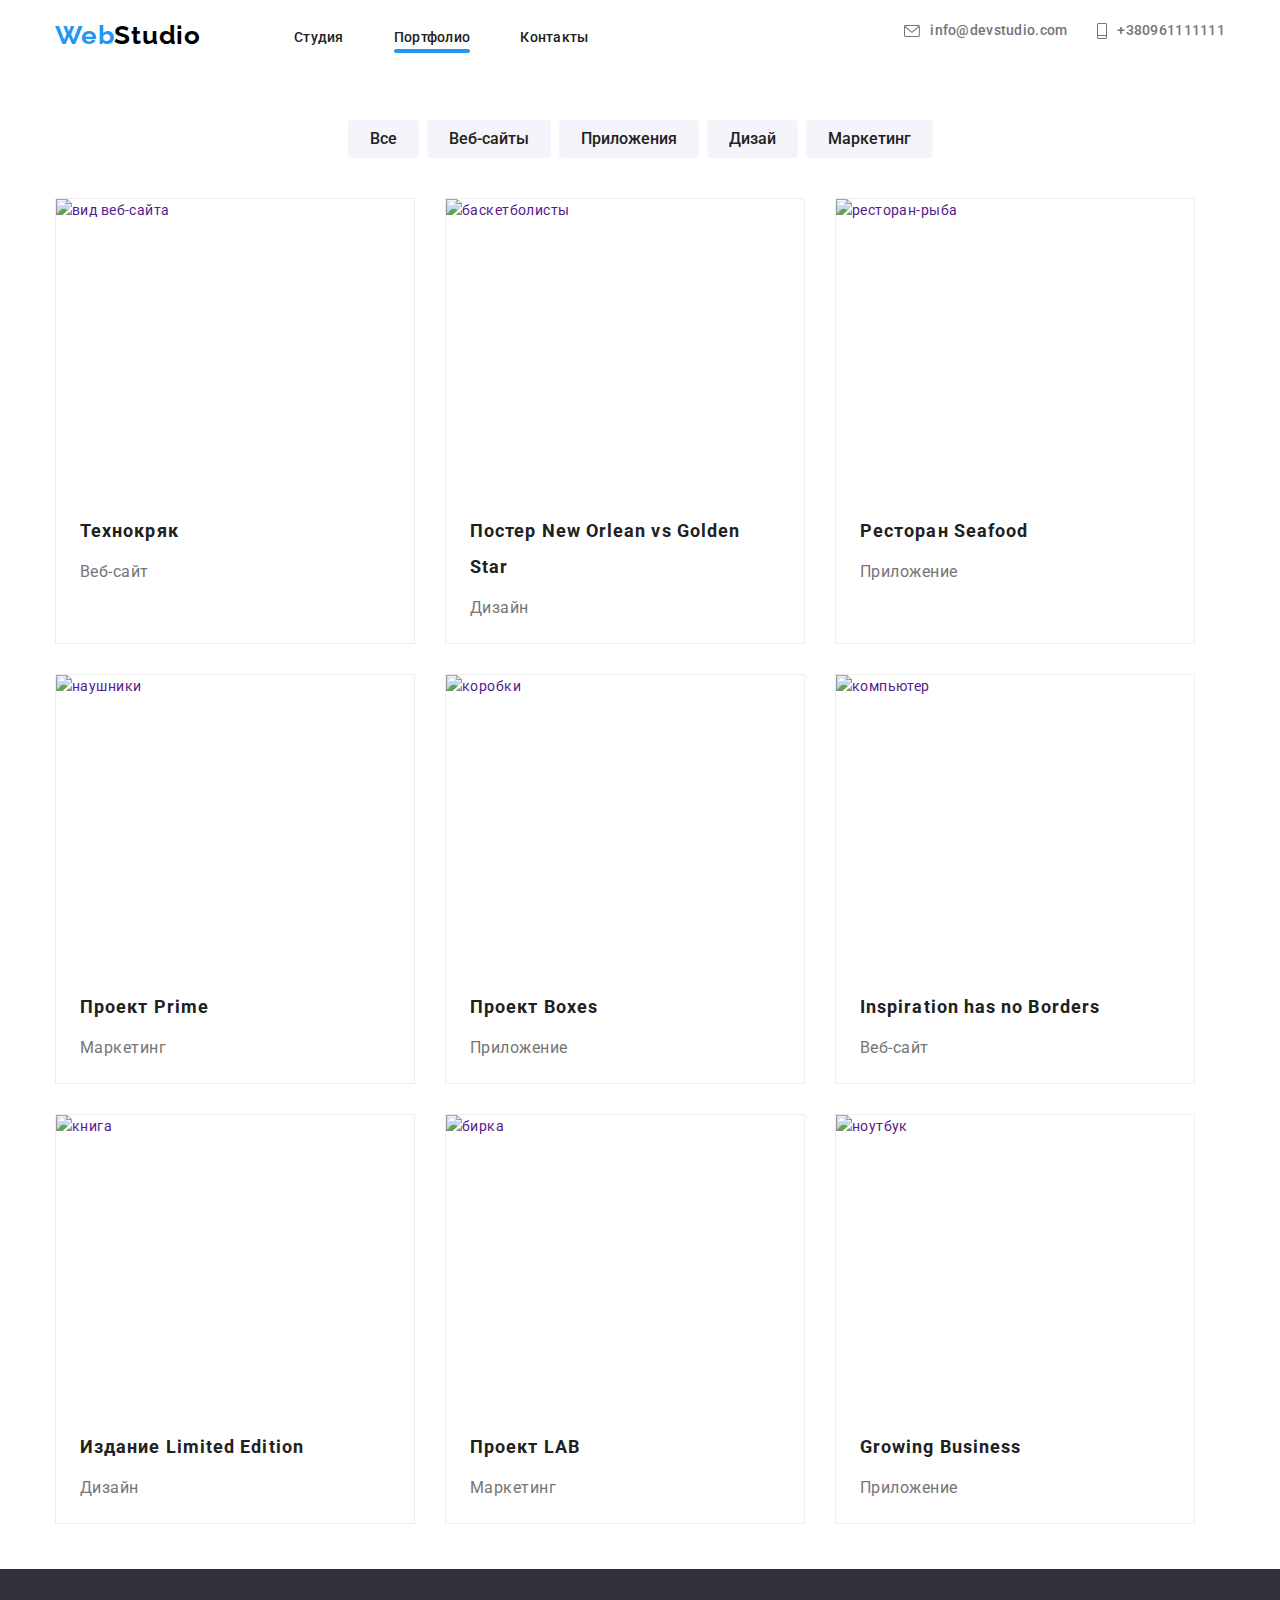
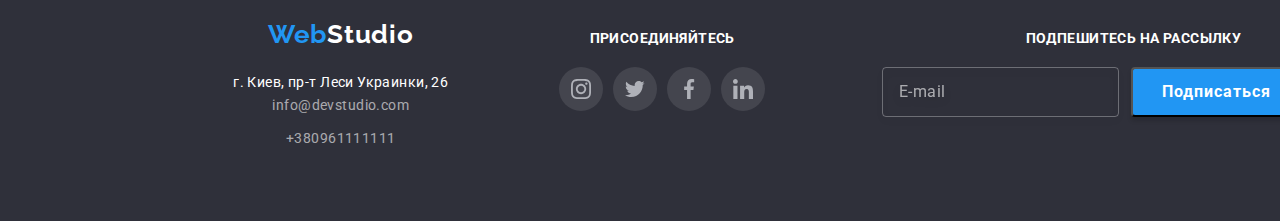
==== commit 0affe1e5: "dz08" ====
--- a/portfolio.html
+++ b/portfolio.html
@@ -21,7 +21,7 @@
                 <a href="./index.html" class="logo current"><span class="logoacc">Web</span>Studio</a>
         
                 <button type="button" class="menu-button" aria-controls="menu-container" data-menu-button>
-                    <!-- правка -->
+                    
                     <svg class="icon" width="40" height="40" aria-label="Переключатель мобильного меню">
         
                         <use class="icon-cross" width="18.67" height="18.67" href="./images/sprite.svg#icon-Vectorlogo "></use>
@@ -35,10 +35,10 @@
                     <nav class="navigation">
                         <ul class="site-nav list">
                             <li class="menu-item">
-                                <a href="./index.html" class="link line">Студия</a>
+                                <a href="./index.html" class="link">Студия</a>
                             </li>
                             <li class="menu-item">
-                                <a href="./portfolio.html" class="link">Портфолио</a>
+                                <a href="./portfolio.html" class="link line">Портфолио</a>
                             </li>
                             <li class="menu-item"><a href="" class="link">Контакты</a></li>
                         </ul>
@@ -79,7 +79,12 @@
                         <li class="item-portfolio">
                             <a href="" class="liniya">
                                 <div class="foto">
-                                    <img src="./images/p1img.jpg"  alt="вид веб-сайта" />
+                                <picture>
+                                    <source srcset="./images/desktop/technokryak.jpg 1x, ./images/desktop/technokryak@2x.jpg 2x" media="(min-width: 1200px)" />
+                                    <source srcset="./images/tablet/technokryaj.jpg 1x, ./images/tablet/techokryak@2x.jpg 2x" media="(min-width: 768px)" />
+                                    <source srcset="./images/mobile/tchnokryaj.jpg 1x, ./images/mobile/tchnokryaj@2x.jpg 2x" media="(max-width: 767px)" />
+                                    <img src="./images/p1img.jpg"  width="370" height="294" alt="вид веб-сайта" />
+                                </picture>
                                     <div class="overlay">
                                         <p class="texno">
                                             Технокряк это современная площадка распространения
@@ -99,7 +104,14 @@
                         <li class="item-portfolio">
                             <a href="" class="liniya">
                                 <div class="foto">
-                                    <img src="./images/p2img.jpg" alt="баскетболисты" />
+
+                                <picture>
+                                    <source srcset="./images/desktop/goldenstar.jpg 1x, ./images/desktop/goldenstar@2x.jpg 2x" media="(min-width: 1200px)" />
+                                    <source srcset="./images/tablet/golden-star.jpg 1x, ./images/tablet/golden-star@2x.jpg 2x" media="(min-width: 768px)" />
+                                    <source srcset="./images/mobile/golden-star.jpg 1x, ./images/mobile/golden-star@2x.jpg 2x" media="(max-width: 767px)" />
+                                    <img src="./images/p2img.jpg"  width="370" height="294" alt="баскетболисты" />
+                                </picture>
+                                    
                                     <div class="overlay">
                                         <p class="texno">
                                             Технокряк это современная площадка распространения
@@ -119,7 +131,15 @@
                         <li class="item-portfolio">
                             <a href="" class="liniya">
                                 <div class="foto">
-                                    <img src="./images/p3img.jpg"  alt="ресторан-рыба" />
+
+                    <picture>
+                        <source srcset="./images/desktop/seafood.jpg 1x, ./images/desktop/seafood@2x.jpg 2x"media="(min-width: 1200px)" />
+                        <source srcset="./images/tablet/seafood.jpg 1x, ./images/tablet/seafood@2x.jpg 2x"media="(min-width: 768px)" />
+                        <source srcset="./images/mobile/seafood.jpg 1x, ./images/mobile/seafood@2x.jpg 2x"media="(max-width: 767px)" />
+                        <img src="./images/p3img.jpg"  width="370" height="294" alt="ресторан-рыба" />
+                    </picture>
+
+                                    
                                     <div class="overlay">
                                         <p class="texno">
                                             Технокряк это современная площадка распространения
@@ -139,7 +159,16 @@
                         <li class="item-portfolio">
                             <a href="" class="liniya">
                                 <div class="foto">
-                                    <img src="./images/p4img.jpg" width="370" height="294" alt="наушники" />
+
+                                    <picture>
+                                        <source srcset="./images/desktop/headphones.jpg 1x, ./images/desktop/headphones@2x.jpg 2x" media="(min-width: 1200px)" />
+                                        <source srcset="./images/tablet/prime.jpg 1x, ./images/tablet/prime@2x.jpg 2x" media="(min-width: 768px)" />
+                                        <source srcset="./images/mobile/prime.jpg 1x, ./images/mobile/prime@2x.jpg 2x" media="(max-width: 767px)" />
+                                        <img src="./images/p4img.jpg" width="370" height="294" alt="наушники" />
+                                    </picture>
+
+
+                                   
                                     <div class="overlay">
                                         <p class="texno">
                                             Технокряк это современная площадка распространения
@@ -159,7 +188,15 @@
                         <li class="item-portfolio">
                             <a href="" class="liniya">
                                 <div class="foto">
-                                    <img src="./images/p5img.jpg" width="370" height="294" alt="коробки" />
+
+                                    <picture>
+                                        <source srcset="./images/desktop/boxes.jpg 1x, ./images/desktop/boxes@2x.jpg 2x"
+                                            media="(min-width: 1200px)" />
+                                        <source srcset="./images/tablet/boxes.jpg 1x, ./images/tablet/boxes@2x.jpg 2x" media="(min-width: 768px)" />
+                                        <source srcset="./images/mobile/boxes.jpg 1x, ./images/mobile/boxes@2x.jpg 2x" media="(max-width: 767px)" />
+                                         <img src="./images/p5img.jpg" width="370" height="294" alt="коробки" />
+                                    </picture>
+
                                     <div class="overlay">
                                         <p class="texno">
                                             Технокряк это современная площадка распространения
@@ -179,7 +216,17 @@
                         <li class="item-portfolio">
                             <a href="" class="liniya">
                                 <div class="foto">
-                                    <img src="./images/p6img.jpg" width="370" height="294" alt="компьютер" />
+
+
+                                    <picture>
+                                        <source srcset="./images/desktop/desktop.jpg 1x, ./images/desktop/desktop@2x.jpg 2x" media="(min-width: 1200px)" />
+                                        <source srcset="./images/tablet/inspiration.jpg 1x, ./images/tablet/inspiration@2x.jpg 2x" media="(min-width: 768px)" />
+                                        <source srcset="./images/mobile/inspirations.jpg 1x, ./images/mobile/inspirations@2x.jpg 2x" media="(max-width: 767px)" />
+                                        <img src="./images/p6img.jpg" width="370" height="294" alt="компьютер" />
+                                    </picture>
+
+ 
+                                  
                                     <div class="overlay">
                                         <p class="texno">
                                             Технокряк это современная площадка распространения
@@ -199,7 +246,17 @@
                         <li class="item-portfolio">
                             <a href="" class="liniya">
                                 <div class="foto">
-                                    <img src="./images/p7img.jpg" width="370" height="294" alt="книга" />
+
+
+                                        <picture>
+                                            <source srcset="./images/desktop/limited-edition.jpg 1x, ./images/desktop/limited-edition@2x.jpg 2x" media="(min-width: 1200px)" />
+                                            <source srcset="./images/tablet/limited.jpg 1x, ./images/tablet/limited@2x.jpg 2x" media="(min-width: 768px)" />
+                                            <source srcset="./images/mobile/limited.jpg 1x, ./images/mobile/limited@2x.jpg 2x" media="(max-width: 767px)" />
+                                        <img src="./images/p7img.jpg" width="370" height="294" alt="книга" />
+                                        </picture>
+
+
+                              
                                     <div class="overlay">
                                         <p class="texno">
                                             Технокряк это современная площадка распространения
@@ -219,7 +276,16 @@
                         <li class="item-portfolio">
                             <a href="" class="liniya">
                                 <div class="foto">
+
+                                <picture>
+                                    <source srcset="./images/desktop/lab.jpg 1x, ./images/desktop/lab@2x.jpg 2x" media="(min-width: 1200px)" />
+                                    <source srcset="./images/tablet/lab.jpg 1x, ./images/tablet/lab@2x.jpg 2x" media="(min-width: 768px)" />
+                                    <source srcset="./images/mobile/lab.jpg 1x, ./images/mobile/lab@2x.jpg 2x" media="(max-width: 767px)" />
                                     <img src="./images/p8img.jpg" width="370" height="294" alt="бирка" />
+                                </picture>
+
+
+                                   
                                     <div class="overlay">
                                         <p class="texno">
                                             Технокряк это современная площадка распространения
@@ -239,7 +305,16 @@
                         <li class="item-portfolio">
                             <a href="" class="liniya">
                                 <div class="foto">
-                                    <img src="./images/p9img.jpg" width="370" height="294" alt="ноутбук" />
+
+                                    <picture>
+                                        <source srcset="./images/desktop/growing-business.jpg 1x, ./images/desktop/growing-business@2x.jpg 2x" media="(min-width: 1200px)" />
+                                        <source srcset="./images/tablet/business.jpg 1x, ./images/tablet/business@2x.jpg 2x" media="(min-width: 768px)" />
+                                        <source srcset="./images/mobile/growing.jpg 1x, ./images/mobile/growing@2x.jpg 2x" media="(max-width: 767px)" />
+                                        <img src="./images/p9img.jpg" width="370" height="294" alt="ноутбук" />
+                                    </picture>
+
+
+                                   
                                     <div class="overlay">
                                         <p class="texno">
                                             Технокряк это современная площадка распространения
@@ -332,6 +407,7 @@
             </div>
         </div>
     </footer>
+    <script src="./js/menu.js"></script>
 </body>
 
 </html>--- a/css/profile.min.css
+++ b/css/profile.min.css
@@ -1,2 +1,2 @@
-html{-webkit-box-sizing:border-box;box-sizing:border-box}*,*::after,*::before{-webkit-box-sizing:inherit;box-sizing:inherit}img{display:block;min-width:100%;height:auto}.page{background-color:var(--wite-color);color:var(--primary-text-color);font-family:Roboto, sans-serif;font-size:14px;line-height:1.71;letter-spacing:0.03em}.list{padding:0;margin:0;list-style:none}.img{display:block;max-width:100%;height:auto}.page-header{position:relative;margin-right:auto;margin-left:auto}@media screen and (max-width: 787px){.page-header{text-align:center}}@media screen and (min-width: 480px){.page-header{width:480px}}@media screen and (min-width: 768px){.page-header{width:768px}}@media screen and (min-width: 1200px){.page-header{width:1200px}}.pege-logo{margin-left:auto;margin-right:auto;padding-left:15px;padding-right:15px;padding-top:16px;padding-bottom:16px;display:-webkit-box;display:-ms-flexbox;display:flex;-webkit-box-pack:justify;-ms-flex-pack:justify;justify-content:space-between;-webkit-box-align:center;-ms-flex-align:center;align-items:center}@media screen and (min-width: 480px){.pege-logo{height:60px}}@media screen and (min-width: 768px){.pege-logo{height:80px;width:768px}}@media screen and (min-width: 1200px){.pege-logo{width:1200px;height:80px}}.pege-logo .logo.current{color:#000;font-family:Raleway, sans-serif;letter-spacing:0.03em;font-weight:bold;font-size:24px;line-height:28px;letter-spacing:0.03em;text-decoration:none}@media screen and (min-width: 768px){.pege-logo .logo.current{font-size:26px;line-height:1.19}}.pege-logo .logo.current .logoacc{color:#2196f3;font-family:Raleway, sans-serif;letter-spacing:0.03em;font-weight:bold;font-size:24px;line-height:1.16;text-decoration:none;padding:0}@media screen and (min-width: 768px){.pege-logo .logo.current .logoacc{font-size:26px;line-height:1.19}}.menu-button{outline:none;display:-webkit-inline-box;display:-ms-inline-flexbox;display:inline-flex;margin:0;padding:0;border:none;background-color:transparent}.menu-button:focus :hover{fill:#2196f3}.icon{display:-webkit-box;display:-ms-flexbox;display:flex;padding:9px}.icon .icon-cross{display:none}@media screen and (min-width: 768px){.menu-button{display:none}}.menu-button.is-open .icon-cross{display:block}.menu-button.is-open .icon-menu{display:none}.menu-container{padding:40px;font-size:20px;background:#FFFFFF;padding-top:60px;padding-bottom:60px}.menu-container{background:#FFFFFF}@media screen and (max-width: 767px){.menu-container{display:block;-webkit-box-shadow:0px 4px 8px rgba(0,0,0,0.04),0px 2px 4px rgba(0,0,0,0.08),0px 1px 3px rgba(0,0,0,0.16);box-shadow:0px 4px 8px rgba(0,0,0,0.04),0px 2px 4px rgba(0,0,0,0.08),0px 1px 3px rgba(0,0,0,0.16)}}@media screen and (min-width: 480px){.menu-container{width:480px}}@media screen and (min-width: 768px){.menu-container{display:-webkit-box;display:-ms-flexbox;display:flex;padding:0;margin:0}}@media screen and (max-width: 767px){.menu-container{display:none;position:absolute;top:100%;left:0;width:100%}.menu-container.is-open{display:block}}@media screen and (min-width: 768px){.menu-container{width:768px;display:-webkit-box;display:-ms-flexbox;display:flex;-webkit-box-pack:justify;-ms-flex-pack:justify;justify-content:space-between;-webkit-box-flex:1;-ms-flex-positive:1;flex-grow:1}}.site-nav{margin-bottom:60px}@media screen and (min-width: 768px){.site-nav{display:-webkit-box;display:-ms-flexbox;display:flex;margin-bottom:0px;margin-left:88px}}@media screen and (min-width: 1200px){.site-nav{margin-right:305px;margin-left:93px}}.navigation{display:block}@media screen and (min-width: 1200px){.navigation{display:-webkit-box;display:-ms-flexbox;display:flex;-webkit-box-align:center;-ms-flex-align:center;align-items:center}}.link{position:relative;text-decoration:none;-webkit-transition:250ms cubic-bezier(0.4, 0, 0.2, 1);transition:250ms cubic-bezier(0.4, 0, 0.2, 1);color:#212121;font-weight:500;font-size:14px;line-height:1.14;letter-spacing:0.02em;padding-bottom:8px}.link:hover,.link:focus{color:#2196f3;-webkit-transition:250ms cubic-bezier(0.4, 0, 0.2, 1);transition:250ms cubic-bezier(0.4, 0, 0.2, 1)}.line::after{content:"";position:absolute;left:0;bottom:0px;width:100%;height:4px;border-radius:2px;background-color:#2196f3}@media screen and (max-width: 767px){.menu-item{margin-bottom:40px}}@media screen and (min-width: 768px){.menu-item+.menu-item{margin-left:50px}}.footer-fon{padding-top:60px;padding-bottom:60px;background-color:#2F303A;display:-webkit-box;display:-ms-flexbox;display:flex;-webkit-box-pack:center;-ms-flex-pack:center;justify-content:center;text-align:center;-webkit-box-align:center;-ms-flex-align:center;align-items:center;margin-right:auto;margin-left:auto;max-width:1600px}@media screen and (min-width: 1200px){.footer-fon{max-width:1600px}}@media screen and (min-width: 768px){.footer-fon{width:768px}}@media screen and (min-width: 1200px){.footer-fon{height:252px;width:1600px;padding:0}}@media screen and (max-width: 1199px){.footer-fon{text-align:center}}.fon{margin-right:auto;margin-left:auto;padding-right:15px;padding-left:15px}@media screen and (max-width: 1199px) and (min-width: 768px){.fon{-ms-flex-pack:distribute;justify-content:space-around;-ms-flex-wrap:wrap;flex-wrap:wrap}}@media screen and (min-width: 480px){.fon{width:480px}}@media screen and (min-width: 768px){.fon{width:768px;display:-webkit-box;display:-ms-flexbox;display:flex;-webkit-box-align:baseline;-ms-flex-align:baseline;align-items:baseline}}@media screen and (min-width: 1200px){.fon{width:1200px}}.fon .logodark{color:#fff}@media screen and (min-width: 768px){.footer-contacts{width:50%}}@media screen and (min-width: 1200px){.footer-contacts{margin-right:70px}}@media screen and (max-width: 1199px){.footer-contacts{margin-bottom:60px}}@media screen and (max-width: 1199px){.footer-contacts{text-align:center}}.footer-contacts .logo.current{display:inline-block;color:#000;font-family:Raleway, sans-serif;letter-spacing:0.03em;font-weight:bold;font-size:24px;line-height:28px;letter-spacing:0.03em;text-decoration:none;padding-top:0;padding-bottom:0;margin-right:0}@media screen and (min-width: 768px){.footer-contacts .logo.current{font-size:26px;line-height:1.19}}.footer-contacts .logoacc{color:#2196f3;font-family:Raleway, sans-serif;letter-spacing:0.03em;font-weight:bold;font-size:24px;line-height:1.16;text-decoration:none}@media screen and (min-width: 768px){.footer-contacts .logoacc{font-size:26px;line-height:1.19}}.footer-contacts .info-footer{display:block;color:rgba(255,255,255,0.6);margin-bottom:9px}.footer-contacts .addres{display:block;color:#fff;font-family:Roboto;font-style:normal;font-weight:normal;font-size:14px;line-height:1.7;color:#fff;margin-top:20px}.prortfolio{padding-top:60px;padding-bottom:60px}.container{padding-left:15px;padding-right:15px;margin-left:auto;margin-right:auto}@media screen and (min-width: 480px){.container{width:480px}}@media screen and (min-width: 768px){.container{width:768px}}@media screen and (min-width: 1200px){.container{width:1200px}}.liniya{text-decoration:none;border:none}.section-titles{font-weight:bold;font-size:18px;line-height:2;letter-spacing:0.06em;color:#212121;padding-bottom:8px;margin:0;text-decoration:none}.section.wrap{display:-webkit-box;display:-ms-flexbox;display:flex;-ms-flex-wrap:wrap;flex-wrap:wrap;-webkit-box-sizing:border-box;box-sizing:border-box;-webkit-box-pack:justify;-ms-flex-pack:justify;justify-content:space-between}.container-button{padding-left:0;margin-top:0;margin-bottom:34px;display:-webkit-box;display:-ms-flexbox;display:flex;padding-left:0}@media screen and (min-width: 768px){.container-button{-webkit-box-pack:center;-ms-flex-pack:center;justify-content:center}}@media screen and (max-width: 767px){.container-button{-ms-flex-wrap:wrap;flex-wrap:wrap}}.button{font-weight:500;font-size:16px;line-height:1.62;padding:6px 22px;background:#f5f4fa;border-radius:4px;border:none;margin-left:0;margin-bottom:34px}.button:not(:last-child){margin-right:8px}@media screen and (max-width: 767px){.button:not(:last-child):nth-child(-n+3){margin-bottom:15px}}.button{display:-webkit-inline-box;display:-ms-inline-flexbox;display:inline-flex;color:#212121;background-color:#f5f4fa;-webkit-transition:250ms cubic-bezier(0.4, 0, 0.2, 1);transition:250ms cubic-bezier(0.4, 0, 0.2, 1)}.button:hover,.button:focus{color:#fff;background-color:#2196f3}.list.portfolio{width:100%;margin:0;padding:0;list-style:none}@media screen and (min-width: 480px){.list.portfolio{width:480px}}@media screen and (min-width: 768px){.list.portfolio{width:768px;display:-webkit-box;display:-ms-flexbox;display:flex;-ms-flex-wrap:wrap;flex-wrap:wrap;margin:-15px;padding-bottom:0;padding-left:0;padding-right:0;margin:-15px}}@media screen and (min-width: 1200px){.list.portfolio{width:1200px;margin:-15px}}.text{padding:20px 24px}.job{font-size:16px;line-height:1.87;margin-bottom:0px;margin-top:0;font-style:normal;font-weight:normal;font-size:16px;letter-spacing:0.03em;color:#757575;text-decoration:none;border:none}.texno{display:-webkit-box;display:-ms-flexbox;display:flex;position:absolute;width:322px;height:168px;top:50%;left:50%;-webkit-transform:translate(-50%, -50%);transform:translate(-50%, -50%);margin:0;color:#ffffff;font-size:18px;line-height:1.56;opacity:0;-webkit-transition:250ms cubic-bezier(0.4, 0, 0.2, 1);transition:250ms cubic-bezier(0.4, 0, 0.2, 1)}.foto{position:relative;overflow:hidden}.foto:hover .texno{opacity:1}.foto:hover .overlay{opacity:1;-webkit-transform:translateY(0);transform:translateY(0)}.img{display:block;max-width:100%;height:auto}.overlay{position:absolute;top:0;left:0;width:100%;height:100%;background-color:rgba(33,150,243,0.9);opacity:0;-webkit-transition:250ms cubic-bezier(0.4, 0, 0.2, 1);transition:250ms cubic-bezier(0.4, 0, 0.2, 1);-webkit-transform:translateY(100%);transform:translateY(100%)}.margin-botton .container-wrap{width:1170px;margin-right:auto;margin-left:auto}.item-portfolio{background:#fff;border:1px solid #eeeeee;-webkit-box-sizing:border-box;box-sizing:border-box;margin-bottom:30px;-webkit-box-pack:center;-ms-flex-pack:center;justify-content:center;background-position:center;margin-right:auto;margin-left:auto}@media screen and (min-width: 480px){.item-portfolio{width:480px}}@media screen and (min-width: 768px){.item-portfolio{width:768px;width:calc((100% - 2 * 30px) / 2);margin:15px;padding-bottom:0}}@media screen and (min-width: 1200px){.item-portfolio{width:1200px;width:calc((100% - 3 * 30px) / 3);margin:15px;padding-bottom:0}}.item-portfolio:hover{border:1px solid #eeeeee;-webkit-box-sizing:border-box;box-sizing:border-box;-webkit-box-shadow:0px 1px 1px rgba(0,0,0,0.12),0px 4px 4px rgba(0,0,0,0.06),1px 4px 6px rgba(0,0,0,0.16);box-shadow:0px 1px 1px rgba(0,0,0,0.12),0px 4px 4px rgba(0,0,0,0.06),1px 4px 6px rgba(0,0,0,0.16)}.page-header .info{display:block;margin-bottom:16px}@media screen and (min-width: 768px){.page-header .info{margin-bottom:0px}}@media screen and (min-width: 1200px){.page-header .info{display:-webkit-box;display:-ms-flexbox;display:flex}}.info{color:#757575;font-weight:500;font-size:14px;line-height:1.14;letter-spacing:0.02em;text-decoration:none;-webkit-box-align:center;-ms-flex-align:center;align-items:center;-webkit-transition:250ms cubic-bezier(0.4, 0, 0.2, 1);transition:250ms cubic-bezier(0.4, 0, 0.2, 1)}.info:hover{color:#2196f3}.info-footer{font-family:Roboto;font-style:normal;font-weight:normal;font-size:14px;line-height:1.71;color:rgba(255,255,255,0.6);margin-bottom:9px;text-decoration:none}.proba{margin-top:0;margin-bottom:0;padding-left:0;display:list-item;list-style:none}@media screen and (min-width: 1200px){.proba{display:-webkit-box;display:-ms-flexbox;display:flex}}.button-info{vertical-align:middle;-webkit-box-align:center;-ms-flex-align:center;align-items:center;width:16px;height:12px;fill:currentColor;margin-right:10px}.button-info-tel{vertical-align:middle;-webkit-box-align:center;-ms-flex-align:center;align-items:center;width:10px;height:16px;fill:currentColor;margin-right:10px}.tel{color:#757575;font-weight:500;font-size:14px;line-height:1.14;letter-spacing:0.02em;text-decoration:none}@media screen and (min-width: 1200px){.tel{margin-left:30px}}.tel:hover{color:#2196f3}.centrauto{padding-top:60px;padding-left:15px;padding-right:15px;margin-left:auto;margin-right:auto;padding-bottom:60px}@media screen and (min-width: 480px){.centrauto{width:480px}}@media screen and (min-width: 768px){.centrauto{width:768px}}@media screen and (min-width: 1200px){.centrauto{width:1200px}}.section.list{list-style:none;margin-top:0;margin-bottom:0;padding-left:0;margin-right:auto;margin-right:auto;margin-left:auto}@media screen and (min-width: 768px){.section.list{width:768px;width:768px;display:-webkit-box;display:-ms-flexbox;display:flex;-ms-flex-wrap:wrap;flex-wrap:wrap;margin:-15px}}@media screen and (min-width: 1200px){.section.list{margin:-15px;width:1200px}}@media screen and (min-width: 768px){.zzz{width:calc((100% - 2 * 30px) / 2);margin:15px;padding-bottom:0}}@media screen and (min-width: 1200px){.zzz{width:calc((100% - 4 * 30px) / 4);margin:15px;padding-bottom:0}}.zzz.list-item::before{display:block;content:"";background-repeat:no-repeat;background-position:center;background-color:#f5f4fa;border-radius:4px;margin-bottom:30px;background-size:auto;border:1px solid transparent;border-radius:4px;margin-bottom:30px;-webkit-box-pack:center;-ms-flex-pack:center;justify-content:center;width:100%;height:120px}.zzz.list-item:nth-child(1)::before{background-image:url(../images/antenna.svg)}.zzz.list-item:nth-child(2)::before{background-image:url(../images/clock-1.svg)}.zzz.list-item:nth-child(3)::before{background-image:url(../images/diagram.svg)}.zzz.list-item:nth-child(4)::before{background-image:url(../images/astronaut.svg)}.paragraf{display:contents;font-style:normal;font-weight:normal;font-size:14px;line-height:1.71;letter-spacing:0.03em;color:#757575}.section-sub{color:#212121;font-weight:700;font-size:14px;line-height:1.14;letter-spacing:0.03em;text-transform:uppercase;margin-bottom:10px;margin-top:0;text-align:center}@media screen and (min-width: 768px){.section-sub{text-align:left}}@media screen and (min-width: 1200px){.section-sub{text-align:left}}.button-a{display:-webkit-box;display:-ms-flexbox;display:flex;-webkit-box-pack:center;-ms-flex-pack:center;justify-content:center;-webkit-box-align:center;-ms-flex-align:center;align-items:center;padding-bottom:24px;padding-top:16px;margin-right:auto;margin-left:auto;margin:0}.li-button:not(:last-child){margin-right:10px}.href-button{background-color:#fff;width:44px;height:44px;padding:12px;display:-webkit-box;display:-ms-flexbox;display:flex;border:transparent;border-radius:50%;-webkit-box-pack:center;-ms-flex-pack:center;justify-content:center;-webkit-box-align:center;-ms-flex-align:center;align-items:center}.href-button:hover{background-color:#2196f3}.href-button:hover .svg-button{fill:#fff}.svg-button{fill:#afb1b8;-webkit-transition:250ms cubic-bezier(0.4, 0, 0.2, 1);transition:250ms cubic-bezier(0.4, 0, 0.2, 1);width:44px;height:44px}.container-six{margin-right:auto;margin-left:auto;text-align:center}@media screen and (min-width: 480px){.container-six{width:480px}}@media screen and (min-width: 768px){.container-six{width:768px}}@media screen and (min-width: 1200px){.container-six{width:1200px}}.li-icon{width:100%;display:-webkit-box;display:-ms-flexbox;display:flex;-ms-flex-wrap:wrap;flex-wrap:wrap;-webkit-box-sizing:border-box;box-sizing:border-box;-webkit-box-pack:center;-ms-flex-pack:center;justify-content:center;-webkit-box-align:center;-ms-flex-align:center;align-items:center}.six-link{width:210px;-webkit-box-pack:center;-ms-flex-pack:center;justify-content:center;-webkit-box-align:center;-ms-flex-align:center;align-items:center;height:90px;width:calc((100% - 2 * 30px) / 2);margin:15px;padding-bottom:0}@media screen and (min-width: 768px){.six-link{width:calc((100% - 3 * 30px) / 3)}}@media screen and (min-width: 1200px){.six-link{width:calc((100% - 30px * 6) / 6)}}.logo-link{display:-webkit-box;display:-ms-flexbox;display:flex;margin:0;height:90px;color:#afb1b8;border:1px solid #afb1b8;border-radius:4px;-webkit-box-pack:center;-ms-flex-pack:center;justify-content:center;-webkit-box-align:center;-ms-flex-align:center;align-items:center;-webkit-transition:250ms cubic-bezier(0.4, 0, 0.2, 1);transition:250ms cubic-bezier(0.4, 0, 0.2, 1)}.logo-link:hover{color:#2196f3;border:1px solid #2196f3}.logo-one{width:100%;height:100%;fill:currentColor}.logo-two{width:40px;height:52px;fill:currentColor}.logo-three{display:-webkit-box;display:-ms-flexbox;display:flex;-webkit-box-sizing:border-box;box-sizing:border-box;-webkit-box-pack:center;-ms-flex-pack:center;justify-content:center;-webkit-box-align:center;-ms-flex-align:center;align-items:center;width:41px;height:43px;fill:currentColor}.logo-four{width:80px;height:42px;fill:currentColor}.logo-five{width:59px;height:47px;fill:currentColor}.logo-six{width:88px;height:45px;fill:currentColor}.footer-icon{margin-bottom:60px;text-align:center}@media screen and (max-width: 1199px){.footer-icon{text-align:center}}@media screen and (max-width: 1199px){.footer-icon{margin-bottom:60px}}@media screen and (min-width: 768px){.footer-icon{width:50%}}@media screen and (min-width: 768px){.div-footer-too{width:100%}}@media screen and (min-width: 1200px){.div-footer-too{margin-left:93px}}@media screen and (max-width: 1199px){.div-footer-too{text-align:center}}@media screen and (min-width: 1200px){.div-footer-too{margin-left:94px}}.tekst-footer{font-family:Roboto;font-style:normal;font-weight:bold;font-size:14px;line-height:1.14;text-transform:uppercase;color:#fff;padding-bottom:20px;padding-top:0;margin:0}.icon-footer{display:-webkit-box;display:-ms-flexbox;display:flex;-webkit-box-pack:center;-ms-flex-pack:center;justify-content:center;-webkit-box-align:center;-ms-flex-align:center;align-items:center;margin-right:auto;margin-left:auto}.href-button.white{background:rgba(255,255,255,0.1);width:44px;height:44px;padding:12px;display:-webkit-box;display:-ms-flexbox;display:flex;border:transparent;border-radius:50%;-webkit-box-pack:center;-ms-flex-pack:center;justify-content:center;-webkit-box-align:center;-ms-flex-align:center;align-items:center;-webkit-transition:250ms cubic-bezier(0.4, 0, 0.2, 1);transition:250ms cubic-bezier(0.4, 0, 0.2, 1)}.href-button.white:hover{background-color:#2196f3}.div-e-mail{text-align:center}.e-mail-input{width:100%;height:50px;border:1px solid rgba(255,255,255,0.3);-webkit-box-sizing:border-box;box-sizing:border-box;border-radius:4px;margin-bottom:20px;font-family:Roboto;font-style:normal;font-weight:normal;font-size:16px;line-height:1.25;letter-spacing:0.03em;color:rgba(255,255,255,0.6);background-color:transparent;-webkit-filter:drop-shadow(0px 4px 4px rgba(0,0,0,0.15));filter:drop-shadow(0px 4px 4px rgba(0,0,0,0.15));padding:15px 16px}@media screen and (min-width: 768px){.e-mail-input{width:450px}}@media screen and (min-width: 1200px){.e-mail-input{width:358px;margin:0}}.e-mail-input::-webkit-input-placeholder{font-family:Roboto;font-style:normal;font-weight:normal;font-size:16px;line-height:1.25;display:-webkit-box;display:flex;-webkit-box-align:center;align-items:center;letter-spacing:0.03em;color:rgba(255,255,255,0.6)}.e-mail-input:-ms-input-placeholder{font-family:Roboto;font-style:normal;font-weight:normal;font-size:16px;line-height:1.25;display:-ms-flexbox;display:flex;-ms-flex-align:center;align-items:center;letter-spacing:0.03em;color:rgba(255,255,255,0.6)}.e-mail-input::-ms-input-placeholder{font-family:Roboto;font-style:normal;font-weight:normal;font-size:16px;line-height:1.25;display:-ms-flexbox;display:flex;-ms-flex-align:center;align-items:center;letter-spacing:0.03em;color:rgba(255,255,255,0.6)}.e-mail-input::placeholder{font-family:Roboto;font-style:normal;font-weight:normal;font-size:16px;line-height:1.25;display:-webkit-box;display:-ms-flexbox;display:flex;-webkit-box-align:center;-ms-flex-align:center;align-items:center;letter-spacing:0.03em;color:rgba(255,255,255,0.6)}.e-mail-label{margin-bottom:4px;font-style:normal;font-weight:normal;font-size:12px;line-height:14px;letter-spacing:0.01em;color:#757575}.div-e-mail-btn{text-align:center}@media screen and (min-width: 1200px){.div-e-mail-btn{margin-left:12px}}@media screen and (min-width: 1200px){.footer-btn{display:-webkit-box;display:-ms-flexbox;display:flex}}.btm-too{display:-webkit-box;display:-ms-flexbox;display:flex;-webkit-box-align:center;-ms-flex-align:center;align-items:center;text-align:center;padding-left:29px;width:200px;height:50px;background:#2196f3;-webkit-box-shadow:0px 4px 4px rgba(0,0,0,0.15);box-shadow:0px 4px 4px rgba(0,0,0,0.15);border-radius:4px;font-style:normal;font-weight:bold;font-size:16px;line-height:1.87;letter-spacing:0.06em;color:#fff;margin-right:auto;margin-left:auto;text-align:center}.svg-btm-too{width:24px;height:24px;margin-left:10px}
+html{-webkit-box-sizing:border-box;box-sizing:border-box}*,*::after,*::before{-webkit-box-sizing:inherit;box-sizing:inherit}img{display:block;min-width:100%;height:auto}.page{background-color:var(--wite-color);color:var(--primary-text-color);font-family:Roboto, sans-serif;font-size:14px;line-height:1.71;letter-spacing:0.03em}.list{padding:0;margin:0;list-style:none}.img{display:block;max-width:100%;height:auto}.page-header{position:relative;margin-right:auto;margin-left:auto;height:60px}@media screen and (max-width: 787px){.page-header{text-align:center}}@media screen and (min-width: 480px){.page-header{width:480px}}@media screen and (min-width: 768px){.page-header{width:768px}}@media screen and (min-width: 1200px){.page-header{width:1200px}}.pege-logo{margin-left:auto;margin-right:auto;padding-left:15px;padding-right:15px;padding-top:6px;padding-bottom:16px;height:60px;display:-webkit-box;display:-ms-flexbox;display:flex;-webkit-box-pack:justify;-ms-flex-pack:justify;justify-content:space-between;-webkit-box-align:center;-ms-flex-align:center;align-items:center}@media screen and (min-width: 480px){.pege-logo{height:60px;width:480px}}@media screen and (min-width: 768px){.pege-logo{height:80px;width:768px}}@media screen and (min-width: 1200px){.pege-logo{width:1200px;height:80px}}.pege-logo .logo.current{color:#000;font-family:Raleway, sans-serif;letter-spacing:0.03em;font-weight:bold;font-size:24px;line-height:28px;letter-spacing:0.03em;text-decoration:none}@media screen and (min-width: 768px){.pege-logo .logo.current{font-size:26px;line-height:1.19}}.pege-logo .logo.current .logoacc{color:#2196f3;font-family:Raleway, sans-serif;letter-spacing:0.03em;font-weight:bold;font-size:24px;line-height:1.16;text-decoration:none;padding:0}@media screen and (min-width: 768px){.pege-logo .logo.current .logoacc{font-size:26px;line-height:1.19}}.menu-button{outline:none;display:-webkit-inline-box;display:-ms-inline-flexbox;display:inline-flex;margin:0;padding:0;border:none;background-color:transparent}.menu-button:focus :hover{fill:#2196f3}.icon{display:-webkit-box;display:-ms-flexbox;display:flex;padding:9px}.icon .icon-cross{display:none}@media screen and (min-width: 768px){.menu-button{display:none}}.menu-button.is-open .icon-cross{display:block}.menu-button.is-open .icon-menu{display:none}.menu-container{padding-left:40px;padding-right:40px;font-size:20px;background:#FFFFFF;padding-top:60px;padding-bottom:50px}.menu-container{background:#FFFFFF;z-index:2}@media screen and (max-width: 767px){.menu-container{display:block;height:35px;-webkit-box-shadow:0px 4px 8px rgba(0,0,0,0.04),0px 2px 4px rgba(0,0,0,0.08),0px 1px 3px rgba(0,0,0,0.16);box-shadow:0px 4px 8px rgba(0,0,0,0.04),0px 2px 4px rgba(0,0,0,0.08),0px 1px 3px rgba(0,0,0,0.16)}}@media screen and (min-width: 480px){.menu-container{width:480px}}@media screen and (min-width: 768px){.menu-container{display:-webkit-box;display:-ms-flexbox;display:flex;padding:0;margin:0}}@media screen and (max-width: 767px){.menu-container{display:none;position:absolute;top:100%;left:0;width:100%;height:453px}.menu-container.is-open{display:block}}@media screen and (min-width: 768px){.menu-container{width:768px;display:-webkit-box;display:-ms-flexbox;display:flex;-webkit-box-pack:justify;-ms-flex-pack:justify;justify-content:space-between;-webkit-box-flex:1;-ms-flex-positive:1;flex-grow:1}}.site-nav{margin-bottom:60px}@media screen and (min-width: 768px){.site-nav{display:-webkit-box;display:-ms-flexbox;display:flex;margin-bottom:0px;margin-left:88px}}@media screen and (min-width: 1200px){.site-nav{margin-right:305px;margin-left:93px}}.navigation{display:block}@media screen and (min-width: 1200px){.navigation{display:-webkit-box;display:-ms-flexbox;display:flex;-webkit-box-align:center;-ms-flex-align:center;align-items:center}}.link{position:relative;text-decoration:none;-webkit-transition:250ms cubic-bezier(0.4, 0, 0.2, 1);transition:250ms cubic-bezier(0.4, 0, 0.2, 1);color:#212121;font-weight:500;font-size:14px;line-height:1.14;letter-spacing:0.02em;padding-bottom:8px}.link:hover,.link:focus{color:#2196f3;-webkit-transition:250ms cubic-bezier(0.4, 0, 0.2, 1);transition:250ms cubic-bezier(0.4, 0, 0.2, 1)}.line::after{content:"";position:absolute;left:0;bottom:0px;width:100%;height:4px;border-radius:2px;background-color:#2196f3}@media screen and (max-width: 767px){.menu-item{margin-bottom:40px}}@media screen and (min-width: 768px){.menu-item+.menu-item{margin-left:50px}}.footer-fon{padding-top:60px;padding-bottom:60px;background-color:#2F303A;display:-webkit-box;display:-ms-flexbox;display:flex;-webkit-box-pack:center;-ms-flex-pack:center;justify-content:center;text-align:center;-webkit-box-align:center;-ms-flex-align:center;align-items:center;margin-right:auto;margin-left:auto;max-width:100%}@media screen and (min-width: 1200px){.footer-fon{max-width:1600px}}@media screen and (min-width: 768px){.footer-fon{width:768px;height:463px}}@media screen and (min-width: 1200px){.footer-fon{height:252px;width:1600px;padding:0}}@media screen and (max-width: 1199px){.footer-fon{text-align:center}}.fon{margin-right:auto;margin-left:auto;padding-right:15px;padding-left:15px}@media screen and (max-width: 1199px) and (min-width: 768px){.fon{-ms-flex-pack:distribute;justify-content:space-around;-ms-flex-wrap:wrap;flex-wrap:wrap}}@media screen and (min-width: 480px){.fon{width:480px}}@media screen and (min-width: 768px){.fon{width:768px;display:-webkit-box;display:-ms-flexbox;display:flex;-webkit-box-align:baseline;-ms-flex-align:baseline;align-items:baseline}}@media screen and (min-width: 1200px){.fon{width:1200px}}.fon .logodark{color:#fff}@media screen and (min-width: 768px){.footer-contacts{width:50%}}@media screen and (min-width: 1200px){.footer-contacts{margin-right:70px}}@media screen and (max-width: 1199px){.footer-contacts{margin-bottom:60px}}@media screen and (max-width: 1199px){.footer-contacts{text-align:center}}.footer-contacts .logo.current{display:inline-block;color:#000;font-family:Raleway, sans-serif;letter-spacing:0.03em;font-weight:bold;font-size:24px;line-height:28px;letter-spacing:0.03em;text-decoration:none;padding-top:0;padding-bottom:0;margin-right:0}@media screen and (min-width: 768px){.footer-contacts .logo.current{font-size:26px;line-height:1.19}}.footer-contacts .logoacc{color:#2196f3;font-family:Raleway, sans-serif;letter-spacing:0.03em;font-weight:bold;font-size:24px;line-height:1.16;text-decoration:none}@media screen and (min-width: 768px){.footer-contacts .logoacc{font-size:26px;line-height:1.19}}.footer-contacts .info-footer{display:block;color:rgba(255,255,255,0.6);margin-bottom:9px}.footer-contacts .addres{display:block;color:#fff;font-family:Roboto;font-style:normal;font-weight:normal;font-size:14px;line-height:1.7;color:#fff;margin-top:20px}.prortfolio{padding-top:60px;padding-bottom:45px}.container{padding-left:15px;padding-right:15px;margin-left:auto;margin-right:auto}@media screen and (min-width: 480px){.container{width:480px}}@media screen and (min-width: 768px){.container{width:768px}}@media screen and (min-width: 1200px){.container{width:1200px}}.liniya{text-decoration:none;border:none}.section-titles{font-weight:bold;font-size:18px;line-height:2;letter-spacing:0.06em;color:#212121;padding-bottom:8px;margin:0;text-decoration:none}.section.wrap{display:-webkit-box;display:-ms-flexbox;display:flex;-ms-flex-wrap:wrap;flex-wrap:wrap;-webkit-box-sizing:border-box;box-sizing:border-box;-webkit-box-pack:justify;-ms-flex-pack:justify;justify-content:space-between}.container-button{padding-left:0;margin-top:0;margin-bottom:40px;display:-webkit-box;display:-ms-flexbox;display:flex;padding-left:0}@media screen and (min-width: 768px){.container-button{-webkit-box-pack:center;-ms-flex-pack:center;justify-content:center}}@media screen and (max-width: 767px){.container-button{-ms-flex-wrap:wrap;flex-wrap:wrap}}.button{font-weight:500;font-size:16px;line-height:1.62;padding:6px 22px;background:#f5f4fa;border-radius:4px;border:none;margin-left:0}.button:not(:last-child){margin-right:8px}@media screen and (max-width: 767px){.button:not(:last-child):nth-child(-n+3){margin-bottom:15px}}.button{display:-webkit-inline-box;display:-ms-inline-flexbox;display:inline-flex;color:#212121;background-color:#f5f4fa;-webkit-transition:250ms cubic-bezier(0.4, 0, 0.2, 1);transition:250ms cubic-bezier(0.4, 0, 0.2, 1)}.button:hover,.button:focus{color:#fff;background-color:#2196f3}.list.portfolio{width:100%;margin:0;padding:0;list-style:none}@media screen and (min-width: 768px){.list.portfolio{display:-webkit-box;display:-ms-flexbox;display:flex;-ms-flex-wrap:wrap;flex-wrap:wrap;margin:-15px;padding-bottom:0;padding-left:0;padding-right:0;margin:-15px}}@media screen and (min-width: 1200px){.list.portfolio{margin:-15px}}.text{padding:20px 24px}.job{font-size:16px;line-height:1.87;margin-bottom:0px;margin-top:0;font-style:normal;font-weight:normal;font-size:16px;letter-spacing:0.03em;color:#757575;text-decoration:none;border:none}.texno{display:-webkit-box;display:-ms-flexbox;display:flex;position:absolute;width:322px;height:168px;top:50%;left:50%;-webkit-transform:translate(-50%, -50%);transform:translate(-50%, -50%);margin:0;color:#ffffff;font-size:18px;line-height:1.56;opacity:0;-webkit-transition:250ms cubic-bezier(0.4, 0, 0.2, 1);transition:250ms cubic-bezier(0.4, 0, 0.2, 1)}.foto{position:relative;overflow:hidden}.foto:hover .texno{opacity:1}.foto:hover .overlay{opacity:1;-webkit-transform:translateY(0);transform:translateY(0)}.img{display:block;max-width:100%;height:auto}.overlay{position:absolute;top:0;left:0;width:100%;height:100%;background-color:rgba(33,150,243,0.9);opacity:0;-webkit-transition:250ms cubic-bezier(0.4, 0, 0.2, 1);transition:250ms cubic-bezier(0.4, 0, 0.2, 1);-webkit-transform:translateY(100%);transform:translateY(100%)}.margin-botton .container-wrap{width:1170px;margin-right:auto;margin-left:auto}.item-portfolio{background:#fff;border:1px solid #eeeeee;-webkit-box-sizing:border-box;box-sizing:border-box;margin-bottom:30px;-webkit-box-pack:center;-ms-flex-pack:center;justify-content:center;background-position:center;margin-right:auto;margin-left:auto}@media screen and (min-width: 768px){.item-portfolio{width:calc((100% - 2 * 30px) / 2);margin:15px;padding-bottom:0}}@media screen and (min-width: 1200px){.item-portfolio{width:calc((100% - 3 * 30px) / 3);margin:15px;padding-bottom:0}}.item-portfolio:hover{border:1px solid #eeeeee;-webkit-box-sizing:border-box;box-sizing:border-box;-webkit-box-shadow:0px 1px 1px rgba(0,0,0,0.12),0px 4px 4px rgba(0,0,0,0.06),1px 4px 6px rgba(0,0,0,0.16);box-shadow:0px 1px 1px rgba(0,0,0,0.12),0px 4px 4px rgba(0,0,0,0.06),1px 4px 6px rgba(0,0,0,0.16)}.page-header .info{display:block;margin-bottom:16px}@media screen and (min-width: 768px){.page-header .info{margin-bottom:0px}}@media screen and (min-width: 1200px){.page-header .info{display:-webkit-box;display:-ms-flexbox;display:flex}}.info{color:#757575;font-weight:500;font-size:14px;line-height:1.14;letter-spacing:0.02em;text-decoration:none;-webkit-box-align:center;-ms-flex-align:center;align-items:center;-webkit-transition:250ms cubic-bezier(0.4, 0, 0.2, 1);transition:250ms cubic-bezier(0.4, 0, 0.2, 1)}.info:hover{color:#2196f3}.info-footer{font-family:Roboto;font-style:normal;font-weight:normal;font-size:14px;line-height:1.71;color:rgba(255,255,255,0.6);margin-bottom:9px;text-decoration:none}.tel.info.link{margin-bottom:0}.proba{margin-top:0;margin-bottom:0;padding-left:0;display:list-item;list-style:none}@media screen and (min-width: 1200px){.proba{display:-webkit-box;display:-ms-flexbox;display:flex}}.button-info{vertical-align:middle;-webkit-box-align:center;-ms-flex-align:center;align-items:center;width:16px;height:12px;fill:currentColor;margin-right:10px}.button-info-tel{vertical-align:middle;-webkit-box-align:center;-ms-flex-align:center;align-items:center;width:10px;height:16px;fill:currentColor;margin-right:10px}.tel{color:#757575;font-weight:500;font-size:14px;line-height:1.14;letter-spacing:0.02em;text-decoration:none}@media screen and (min-width: 1200px){.tel{margin-left:30px}}.tel:hover{color:#2196f3}.centrauto{padding-top:60px;padding-left:15px;padding-right:15px;margin-left:auto;margin-right:auto;padding-bottom:30px}@media screen and (min-width: 480px){.centrauto{width:480px}}@media screen and (min-width: 768px){.centrauto{width:768px}}@media screen and (min-width: 1200px){.centrauto{width:1200px}}.section.list{list-style:none;margin-top:0;margin-bottom:0;padding-left:0;margin-right:auto;margin-right:auto;margin-left:auto}@media screen and (min-width: 768px){.section.list{width:768px;width:768px;display:-webkit-box;display:-ms-flexbox;display:flex;-ms-flex-wrap:wrap;flex-wrap:wrap;margin:-15px}}@media screen and (min-width: 1200px){.section.list{margin:-15px;width:1200px}}@media screen and (min-width: 768px){.zzz{width:calc((100% - 2 * 30px) / 2);margin:15px;padding-bottom:0}}@media screen and (min-width: 1200px){.zzz{width:calc((100% - 4 * 30px) / 4);margin:15px;padding-bottom:0}}.zzz.list-item::before{display:block;content:"";background-repeat:no-repeat;background-position:center;background-color:#f5f4fa;border-radius:4px;margin-bottom:30px;background-size:auto;border:1px solid transparent;border-radius:4px;margin-bottom:30px;-webkit-box-pack:center;-ms-flex-pack:center;justify-content:center;width:100%;height:120px}.zzz.list-item:nth-child(1)::before{background-image:url(../images/antenna.svg)}.zzz.list-item:nth-child(2)::before{background-image:url(../images/clock-1.svg)}.zzz.list-item:nth-child(3)::before{background-image:url(../images/diagram.svg)}.zzz.list-item:nth-child(4)::before{background-image:url(../images/astronaut.svg)}.paragraf{font-style:normal;font-weight:normal;font-size:14px;line-height:1.71;letter-spacing:0.03em;color:#757575;padding-bottom:30px}.paragraf:not(:last-child){padding-bottom:30px}.section-sub{color:#212121;font-weight:700;font-size:14px;line-height:1.14;letter-spacing:0.03em;text-transform:uppercase;margin-bottom:10px;margin-top:0;text-align:center}@media screen and (min-width: 768px){.section-sub{text-align:left}}@media screen and (min-width: 1200px){.section-sub{text-align:left}}.button-a{display:-webkit-box;display:-ms-flexbox;display:flex;-webkit-box-pack:center;-ms-flex-pack:center;justify-content:center;-webkit-box-align:center;-ms-flex-align:center;align-items:center;padding-bottom:24px;padding-top:16px;margin-right:auto;margin-left:auto;margin:0}.li-button:not(:last-child){margin-right:10px}.href-button{background-color:#fff;width:44px;height:44px;padding:12px;display:-webkit-box;display:-ms-flexbox;display:flex;border:transparent;border-radius:50%;-webkit-box-pack:center;-ms-flex-pack:center;justify-content:center;-webkit-box-align:center;-ms-flex-align:center;align-items:center}.href-button:hover{background-color:#2196f3}.href-button:hover .svg-button{fill:#fff}.svg-button{fill:#afb1b8;-webkit-transition:250ms cubic-bezier(0.4, 0, 0.2, 1);transition:250ms cubic-bezier(0.4, 0, 0.2, 1);width:44px;height:44px}.container-six{margin-right:auto;margin-left:auto;text-align:center;margin-bottom:45px}@media screen and (min-width: 480px){.container-six{width:480px}}@media screen and (min-width: 768px){.container-six{width:768px}}@media screen and (min-width: 1200px){.container-six{width:1200px;margin-bottom:79px;margin-top:34px}}.li-icon{width:100%;display:-webkit-box;display:-ms-flexbox;display:flex;-ms-flex-wrap:wrap;flex-wrap:wrap;-webkit-box-sizing:border-box;box-sizing:border-box;-webkit-box-pack:center;-ms-flex-pack:center;justify-content:center;-webkit-box-align:center;-ms-flex-align:center;align-items:center}.six-link{width:210px;-webkit-box-pack:center;-ms-flex-pack:center;justify-content:center;-webkit-box-align:center;-ms-flex-align:center;align-items:center;height:90px;width:calc((100% - 2 * 30px) / 2);margin:15px;padding-bottom:0}@media screen and (min-width: 768px){.six-link{width:calc((100% - 3 * 30px) / 3)}}@media screen and (min-width: 1200px){.six-link{width:calc((100% - 30px * 6) / 6)}}.logo-link{display:-webkit-box;display:-ms-flexbox;display:flex;margin:0;height:90px;color:#afb1b8;border:1px solid #afb1b8;border-radius:4px;-webkit-box-pack:center;-ms-flex-pack:center;justify-content:center;-webkit-box-align:center;-ms-flex-align:center;align-items:center;-webkit-transition:250ms cubic-bezier(0.4, 0, 0.2, 1);transition:250ms cubic-bezier(0.4, 0, 0.2, 1)}.logo-link:hover{color:#2196f3;border:1px solid #2196f3}.logo-one{width:100%;height:100%;fill:currentColor}.logo-two{width:40px;height:52px;fill:currentColor}.logo-three{display:-webkit-box;display:-ms-flexbox;display:flex;-webkit-box-sizing:border-box;box-sizing:border-box;-webkit-box-pack:center;-ms-flex-pack:center;justify-content:center;-webkit-box-align:center;-ms-flex-align:center;align-items:center;width:41px;height:43px;fill:currentColor}.logo-four{width:80px;height:42px;fill:currentColor}.logo-five{width:59px;height:47px;fill:currentColor}.logo-six{width:88px;height:45px;fill:currentColor}.footer-icon{margin-bottom:60px;text-align:center}@media screen and (max-width: 1199px){.footer-icon{text-align:center}}@media screen and (max-width: 1199px){.footer-icon{margin-bottom:60px}}@media screen and (min-width: 768px){.footer-icon{width:50%}}@media screen and (min-width: 768px){.div-footer-too{width:100%}}@media screen and (min-width: 1200px){.div-footer-too{margin-left:93px}}@media screen and (max-width: 1199px){.div-footer-too{text-align:center}}@media screen and (min-width: 1200px){.div-footer-too{margin-left:94px}}.tekst-footer{font-family:Roboto;font-style:normal;font-weight:bold;font-size:14px;line-height:1.14;text-transform:uppercase;color:#fff;padding-bottom:20px;padding-top:0;margin:0}.icon-footer{display:-webkit-box;display:-ms-flexbox;display:flex;-webkit-box-pack:center;-ms-flex-pack:center;justify-content:center;-webkit-box-align:center;-ms-flex-align:center;align-items:center;margin-right:auto;margin-left:auto}.href-button.white{background:rgba(255,255,255,0.1);width:44px;height:44px;padding:12px;display:-webkit-box;display:-ms-flexbox;display:flex;border:transparent;border-radius:50%;-webkit-box-pack:center;-ms-flex-pack:center;justify-content:center;-webkit-box-align:center;-ms-flex-align:center;align-items:center;-webkit-transition:250ms cubic-bezier(0.4, 0, 0.2, 1);transition:250ms cubic-bezier(0.4, 0, 0.2, 1)}.href-button.white:hover{background-color:#2196f3}.div-e-mail{text-align:center}.e-mail-input{width:100%;height:50px;border:1px solid rgba(255,255,255,0.3);-webkit-box-sizing:border-box;box-sizing:border-box;border-radius:4px;margin-bottom:20px;font-family:Roboto;font-style:normal;font-weight:normal;font-size:16px;line-height:1.25;letter-spacing:0.03em;color:rgba(255,255,255,0.6);background-color:transparent;-webkit-filter:drop-shadow(0px 4px 4px rgba(0,0,0,0.15));filter:drop-shadow(0px 4px 4px rgba(0,0,0,0.15));padding:15px 16px}@media screen and (min-width: 1200px){.e-mail-input{margin:0}}.e-mail-input::-webkit-input-placeholder{font-family:Roboto;font-style:normal;font-weight:normal;font-size:16px;line-height:1.25;display:-webkit-box;display:flex;-webkit-box-align:center;align-items:center;letter-spacing:0.03em;color:rgba(255,255,255,0.6)}.e-mail-input:-ms-input-placeholder{font-family:Roboto;font-style:normal;font-weight:normal;font-size:16px;line-height:1.25;display:-ms-flexbox;display:flex;-ms-flex-align:center;align-items:center;letter-spacing:0.03em;color:rgba(255,255,255,0.6)}.e-mail-input::-ms-input-placeholder{font-family:Roboto;font-style:normal;font-weight:normal;font-size:16px;line-height:1.25;display:-ms-flexbox;display:flex;-ms-flex-align:center;align-items:center;letter-spacing:0.03em;color:rgba(255,255,255,0.6)}.e-mail-input::placeholder{font-family:Roboto;font-style:normal;font-weight:normal;font-size:16px;line-height:1.25;display:-webkit-box;display:-ms-flexbox;display:flex;-webkit-box-align:center;-ms-flex-align:center;align-items:center;letter-spacing:0.03em;color:rgba(255,255,255,0.6)}.e-mail-label{margin-bottom:4px;font-style:normal;font-weight:normal;font-size:12px;line-height:14px;letter-spacing:0.01em;color:#757575}.div-e-mail-btn{text-align:center}@media screen and (min-width: 1200px){.div-e-mail-btn{margin-left:12px}}@media screen and (min-width: 1200px){.footer-btn{display:-webkit-box;display:-ms-flexbox;display:flex}}.btm-too{display:-webkit-box;display:-ms-flexbox;display:flex;-webkit-box-align:center;-ms-flex-align:center;align-items:center;text-align:center;padding-left:29px;width:200px;height:50px;background:#2196f3;-webkit-box-shadow:0px 4px 4px rgba(0,0,0,0.15);box-shadow:0px 4px 4px rgba(0,0,0,0.15);border-radius:4px;font-style:normal;font-weight:bold;font-size:16px;line-height:1.87;letter-spacing:0.06em;color:#fff;margin-right:auto;margin-left:auto;text-align:center}.svg-btm-too{width:24px;height:24px;margin-left:10px}
 /*# sourceMappingURL=profile.min.css.map */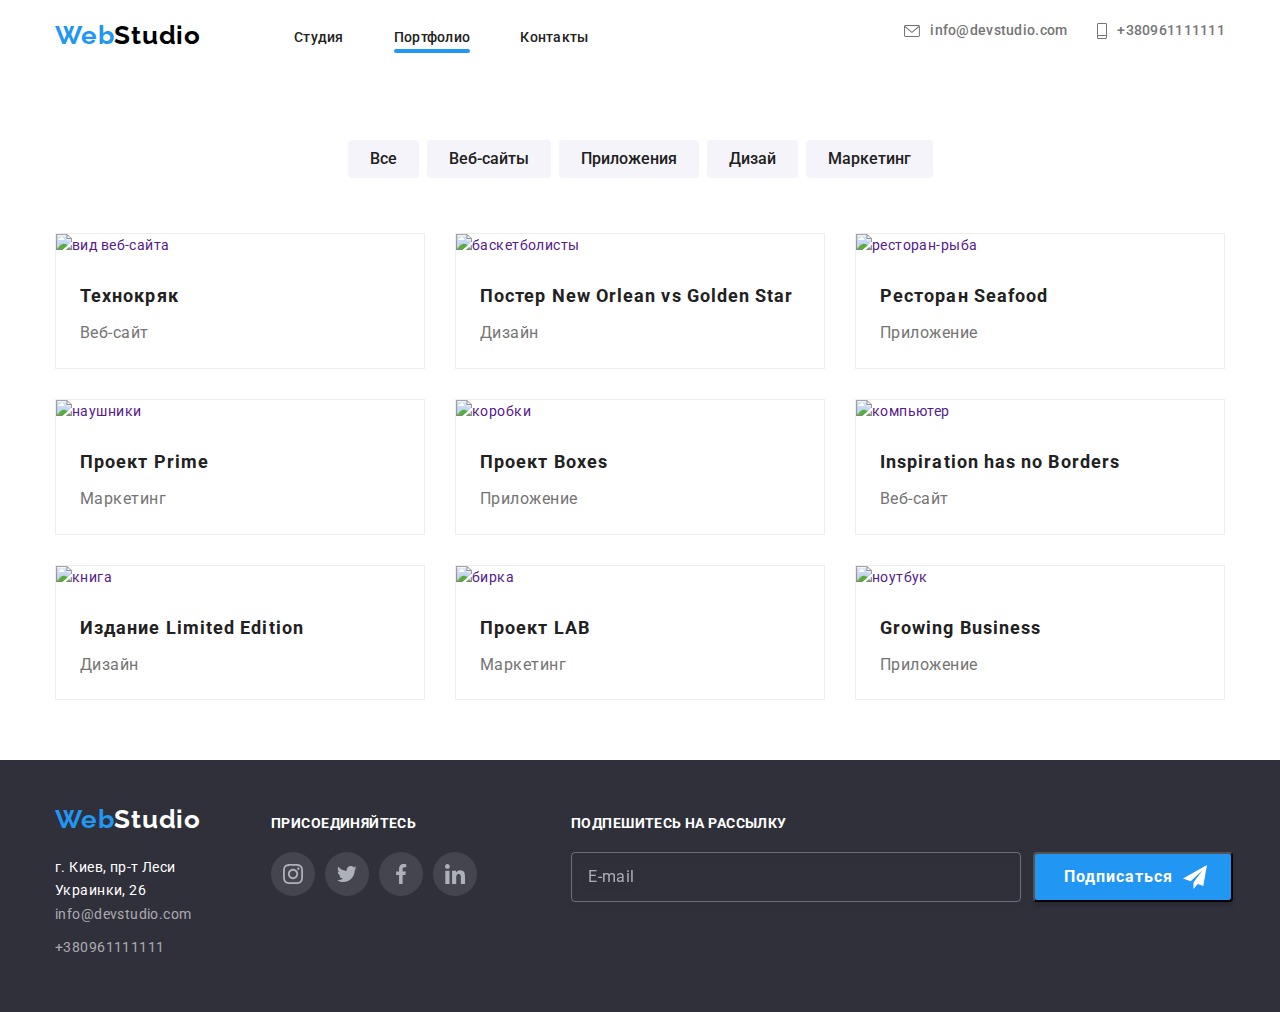
==== commit 7bdcb8f8: "исправления  по правкам до модалки" ====
--- a/portfolio.html
+++ b/portfolio.html
@@ -83,7 +83,7 @@
                                     <source srcset="./images/desktop/technokryak.jpg 1x, ./images/desktop/technokryak@2x.jpg 2x" media="(min-width: 1200px)" />
                                     <source srcset="./images/tablet/technokryaj.jpg 1x, ./images/tablet/techokryak@2x.jpg 2x" media="(min-width: 768px)" />
                                     <source srcset="./images/mobile/tchnokryaj.jpg 1x, ./images/mobile/tchnokryaj@2x.jpg 2x" media="(max-width: 767px)" />
-                                    <img src="./images/p1img.jpg"  width="370" height="294" alt="вид веб-сайта" />
+                                    <img src="./images/p1img.jpg"  width="" height="" alt="вид веб-сайта" />
                                 </picture>
                                     <div class="overlay">
                                         <p class="texno">
@@ -109,7 +109,7 @@
                                     <source srcset="./images/desktop/goldenstar.jpg 1x, ./images/desktop/goldenstar@2x.jpg 2x" media="(min-width: 1200px)" />
                                     <source srcset="./images/tablet/golden-star.jpg 1x, ./images/tablet/golden-star@2x.jpg 2x" media="(min-width: 768px)" />
                                     <source srcset="./images/mobile/golden-star.jpg 1x, ./images/mobile/golden-star@2x.jpg 2x" media="(max-width: 767px)" />
-                                    <img src="./images/p2img.jpg"  width="370" height="294" alt="баскетболисты" />
+                                    <img src="./images/p2img.jpg"  width="" height="" alt="баскетболисты" />
                                 </picture>
                                     
                                     <div class="overlay">
@@ -136,7 +136,7 @@
                         <source srcset="./images/desktop/seafood.jpg 1x, ./images/desktop/seafood@2x.jpg 2x"media="(min-width: 1200px)" />
                         <source srcset="./images/tablet/seafood.jpg 1x, ./images/tablet/seafood@2x.jpg 2x"media="(min-width: 768px)" />
                         <source srcset="./images/mobile/seafood.jpg 1x, ./images/mobile/seafood@2x.jpg 2x"media="(max-width: 767px)" />
-                        <img src="./images/p3img.jpg"  width="370" height="294" alt="ресторан-рыба" />
+                        <img src="./images/p3img.jpg"  width="" height="" alt="ресторан-рыба" />
                     </picture>
 
                                     
@@ -164,7 +164,7 @@
                                         <source srcset="./images/desktop/headphones.jpg 1x, ./images/desktop/headphones@2x.jpg 2x" media="(min-width: 1200px)" />
                                         <source srcset="./images/tablet/prime.jpg 1x, ./images/tablet/prime@2x.jpg 2x" media="(min-width: 768px)" />
                                         <source srcset="./images/mobile/prime.jpg 1x, ./images/mobile/prime@2x.jpg 2x" media="(max-width: 767px)" />
-                                        <img src="./images/p4img.jpg" width="370" height="294" alt="наушники" />
+                                        <img src="./images/p4img.jpg" width="" height="" alt="наушники" />
                                     </picture>
 
 
@@ -194,7 +194,7 @@
                                             media="(min-width: 1200px)" />
                                         <source srcset="./images/tablet/boxes.jpg 1x, ./images/tablet/boxes@2x.jpg 2x" media="(min-width: 768px)" />
                                         <source srcset="./images/mobile/boxes.jpg 1x, ./images/mobile/boxes@2x.jpg 2x" media="(max-width: 767px)" />
-                                         <img src="./images/p5img.jpg" width="370" height="294" alt="коробки" />
+                                         <img src="./images/p5img.jpg" width="" height="" alt="коробки" />
                                     </picture>
 
                                     <div class="overlay">
@@ -222,7 +222,7 @@
                                         <source srcset="./images/desktop/desktop.jpg 1x, ./images/desktop/desktop@2x.jpg 2x" media="(min-width: 1200px)" />
                                         <source srcset="./images/tablet/inspiration.jpg 1x, ./images/tablet/inspiration@2x.jpg 2x" media="(min-width: 768px)" />
                                         <source srcset="./images/mobile/inspirations.jpg 1x, ./images/mobile/inspirations@2x.jpg 2x" media="(max-width: 767px)" />
-                                        <img src="./images/p6img.jpg" width="370" height="294" alt="компьютер" />
+                                        <img src="./images/p6img.jpg" width="" height="" alt="компьютер" />
                                     </picture>
 
  
@@ -252,7 +252,7 @@
                                             <source srcset="./images/desktop/limited-edition.jpg 1x, ./images/desktop/limited-edition@2x.jpg 2x" media="(min-width: 1200px)" />
                                             <source srcset="./images/tablet/limited.jpg 1x, ./images/tablet/limited@2x.jpg 2x" media="(min-width: 768px)" />
                                             <source srcset="./images/mobile/limited.jpg 1x, ./images/mobile/limited@2x.jpg 2x" media="(max-width: 767px)" />
-                                        <img src="./images/p7img.jpg" width="370" height="294" alt="книга" />
+                                        <img src="./images/p7img.jpg" width="" height="" alt="книга" />
                                         </picture>
 
 
@@ -281,7 +281,7 @@
                                     <source srcset="./images/desktop/lab.jpg 1x, ./images/desktop/lab@2x.jpg 2x" media="(min-width: 1200px)" />
                                     <source srcset="./images/tablet/lab.jpg 1x, ./images/tablet/lab@2x.jpg 2x" media="(min-width: 768px)" />
                                     <source srcset="./images/mobile/lab.jpg 1x, ./images/mobile/lab@2x.jpg 2x" media="(max-width: 767px)" />
-                                    <img src="./images/p8img.jpg" width="370" height="294" alt="бирка" />
+                                    <img src="./images/p8img.jpg" width="" height="" alt="бирка" />
                                 </picture>
 
 
@@ -310,7 +310,7 @@
                                         <source srcset="./images/desktop/growing-business.jpg 1x, ./images/desktop/growing-business@2x.jpg 2x" media="(min-width: 1200px)" />
                                         <source srcset="./images/tablet/business.jpg 1x, ./images/tablet/business@2x.jpg 2x" media="(min-width: 768px)" />
                                         <source srcset="./images/mobile/growing.jpg 1x, ./images/mobile/growing@2x.jpg 2x" media="(max-width: 767px)" />
-                                        <img src="./images/p9img.jpg" width="370" height="294" alt="ноутбук" />
+                                        <img src="./images/p9img.jpg" width="" height="" alt="ноутбук" />
                                     </picture>
 
 
--- a/css/profile.min.css
+++ b/css/profile.min.css
@@ -1,2 +1,2 @@
-html{-webkit-box-sizing:border-box;box-sizing:border-box}*,*::after,*::before{-webkit-box-sizing:inherit;box-sizing:inherit}img{display:block;min-width:100%;height:auto}.page{background-color:var(--wite-color);color:var(--primary-text-color);font-family:Roboto, sans-serif;font-size:14px;line-height:1.71;letter-spacing:0.03em}.list{padding:0;margin:0;list-style:none}.img{display:block;max-width:100%;height:auto}.page-header{position:relative;margin-right:auto;margin-left:auto;height:60px}@media screen and (max-width: 787px){.page-header{text-align:center}}@media screen and (min-width: 480px){.page-header{width:480px}}@media screen and (min-width: 768px){.page-header{width:768px}}@media screen and (min-width: 1200px){.page-header{width:1200px}}.pege-logo{margin-left:auto;margin-right:auto;padding-left:15px;padding-right:15px;padding-top:6px;padding-bottom:16px;height:60px;display:-webkit-box;display:-ms-flexbox;display:flex;-webkit-box-pack:justify;-ms-flex-pack:justify;justify-content:space-between;-webkit-box-align:center;-ms-flex-align:center;align-items:center}@media screen and (min-width: 480px){.pege-logo{height:60px;width:480px}}@media screen and (min-width: 768px){.pege-logo{height:80px;width:768px}}@media screen and (min-width: 1200px){.pege-logo{width:1200px;height:80px}}.pege-logo .logo.current{color:#000;font-family:Raleway, sans-serif;letter-spacing:0.03em;font-weight:bold;font-size:24px;line-height:28px;letter-spacing:0.03em;text-decoration:none}@media screen and (min-width: 768px){.pege-logo .logo.current{font-size:26px;line-height:1.19}}.pege-logo .logo.current .logoacc{color:#2196f3;font-family:Raleway, sans-serif;letter-spacing:0.03em;font-weight:bold;font-size:24px;line-height:1.16;text-decoration:none;padding:0}@media screen and (min-width: 768px){.pege-logo .logo.current .logoacc{font-size:26px;line-height:1.19}}.menu-button{outline:none;display:-webkit-inline-box;display:-ms-inline-flexbox;display:inline-flex;margin:0;padding:0;border:none;background-color:transparent}.menu-button:focus :hover{fill:#2196f3}.icon{display:-webkit-box;display:-ms-flexbox;display:flex;padding:9px}.icon .icon-cross{display:none}@media screen and (min-width: 768px){.menu-button{display:none}}.menu-button.is-open .icon-cross{display:block}.menu-button.is-open .icon-menu{display:none}.menu-container{padding-left:40px;padding-right:40px;font-size:20px;background:#FFFFFF;padding-top:60px;padding-bottom:50px}.menu-container{background:#FFFFFF;z-index:2}@media screen and (max-width: 767px){.menu-container{display:block;height:35px;-webkit-box-shadow:0px 4px 8px rgba(0,0,0,0.04),0px 2px 4px rgba(0,0,0,0.08),0px 1px 3px rgba(0,0,0,0.16);box-shadow:0px 4px 8px rgba(0,0,0,0.04),0px 2px 4px rgba(0,0,0,0.08),0px 1px 3px rgba(0,0,0,0.16)}}@media screen and (min-width: 480px){.menu-container{width:480px}}@media screen and (min-width: 768px){.menu-container{display:-webkit-box;display:-ms-flexbox;display:flex;padding:0;margin:0}}@media screen and (max-width: 767px){.menu-container{display:none;position:absolute;top:100%;left:0;width:100%;height:453px}.menu-container.is-open{display:block}}@media screen and (min-width: 768px){.menu-container{width:768px;display:-webkit-box;display:-ms-flexbox;display:flex;-webkit-box-pack:justify;-ms-flex-pack:justify;justify-content:space-between;-webkit-box-flex:1;-ms-flex-positive:1;flex-grow:1}}.site-nav{margin-bottom:60px}@media screen and (min-width: 768px){.site-nav{display:-webkit-box;display:-ms-flexbox;display:flex;margin-bottom:0px;margin-left:88px}}@media screen and (min-width: 1200px){.site-nav{margin-right:305px;margin-left:93px}}.navigation{display:block}@media screen and (min-width: 1200px){.navigation{display:-webkit-box;display:-ms-flexbox;display:flex;-webkit-box-align:center;-ms-flex-align:center;align-items:center}}.link{position:relative;text-decoration:none;-webkit-transition:250ms cubic-bezier(0.4, 0, 0.2, 1);transition:250ms cubic-bezier(0.4, 0, 0.2, 1);color:#212121;font-weight:500;font-size:14px;line-height:1.14;letter-spacing:0.02em;padding-bottom:8px}.link:hover,.link:focus{color:#2196f3;-webkit-transition:250ms cubic-bezier(0.4, 0, 0.2, 1);transition:250ms cubic-bezier(0.4, 0, 0.2, 1)}.line::after{content:"";position:absolute;left:0;bottom:0px;width:100%;height:4px;border-radius:2px;background-color:#2196f3}@media screen and (max-width: 767px){.menu-item{margin-bottom:40px}}@media screen and (min-width: 768px){.menu-item+.menu-item{margin-left:50px}}.footer-fon{padding-top:60px;padding-bottom:60px;background-color:#2F303A;display:-webkit-box;display:-ms-flexbox;display:flex;-webkit-box-pack:center;-ms-flex-pack:center;justify-content:center;text-align:center;-webkit-box-align:center;-ms-flex-align:center;align-items:center;margin-right:auto;margin-left:auto;max-width:100%}@media screen and (min-width: 1200px){.footer-fon{max-width:1600px}}@media screen and (min-width: 768px){.footer-fon{width:768px;height:463px}}@media screen and (min-width: 1200px){.footer-fon{height:252px;width:1600px;padding:0}}@media screen and (max-width: 1199px){.footer-fon{text-align:center}}.fon{margin-right:auto;margin-left:auto;padding-right:15px;padding-left:15px}@media screen and (max-width: 1199px) and (min-width: 768px){.fon{-ms-flex-pack:distribute;justify-content:space-around;-ms-flex-wrap:wrap;flex-wrap:wrap}}@media screen and (min-width: 480px){.fon{width:480px}}@media screen and (min-width: 768px){.fon{width:768px;display:-webkit-box;display:-ms-flexbox;display:flex;-webkit-box-align:baseline;-ms-flex-align:baseline;align-items:baseline}}@media screen and (min-width: 1200px){.fon{width:1200px}}.fon .logodark{color:#fff}@media screen and (min-width: 768px){.footer-contacts{width:50%}}@media screen and (min-width: 1200px){.footer-contacts{margin-right:70px}}@media screen and (max-width: 1199px){.footer-contacts{margin-bottom:60px}}@media screen and (max-width: 1199px){.footer-contacts{text-align:center}}.footer-contacts .logo.current{display:inline-block;color:#000;font-family:Raleway, sans-serif;letter-spacing:0.03em;font-weight:bold;font-size:24px;line-height:28px;letter-spacing:0.03em;text-decoration:none;padding-top:0;padding-bottom:0;margin-right:0}@media screen and (min-width: 768px){.footer-contacts .logo.current{font-size:26px;line-height:1.19}}.footer-contacts .logoacc{color:#2196f3;font-family:Raleway, sans-serif;letter-spacing:0.03em;font-weight:bold;font-size:24px;line-height:1.16;text-decoration:none}@media screen and (min-width: 768px){.footer-contacts .logoacc{font-size:26px;line-height:1.19}}.footer-contacts .info-footer{display:block;color:rgba(255,255,255,0.6);margin-bottom:9px}.footer-contacts .addres{display:block;color:#fff;font-family:Roboto;font-style:normal;font-weight:normal;font-size:14px;line-height:1.7;color:#fff;margin-top:20px}.prortfolio{padding-top:60px;padding-bottom:45px}.container{padding-left:15px;padding-right:15px;margin-left:auto;margin-right:auto}@media screen and (min-width: 480px){.container{width:480px}}@media screen and (min-width: 768px){.container{width:768px}}@media screen and (min-width: 1200px){.container{width:1200px}}.liniya{text-decoration:none;border:none}.section-titles{font-weight:bold;font-size:18px;line-height:2;letter-spacing:0.06em;color:#212121;padding-bottom:8px;margin:0;text-decoration:none}.section.wrap{display:-webkit-box;display:-ms-flexbox;display:flex;-ms-flex-wrap:wrap;flex-wrap:wrap;-webkit-box-sizing:border-box;box-sizing:border-box;-webkit-box-pack:justify;-ms-flex-pack:justify;justify-content:space-between}.container-button{padding-left:0;margin-top:0;margin-bottom:40px;display:-webkit-box;display:-ms-flexbox;display:flex;padding-left:0}@media screen and (min-width: 768px){.container-button{-webkit-box-pack:center;-ms-flex-pack:center;justify-content:center}}@media screen and (max-width: 767px){.container-button{-ms-flex-wrap:wrap;flex-wrap:wrap}}.button{font-weight:500;font-size:16px;line-height:1.62;padding:6px 22px;background:#f5f4fa;border-radius:4px;border:none;margin-left:0}.button:not(:last-child){margin-right:8px}@media screen and (max-width: 767px){.button:not(:last-child):nth-child(-n+3){margin-bottom:15px}}.button{display:-webkit-inline-box;display:-ms-inline-flexbox;display:inline-flex;color:#212121;background-color:#f5f4fa;-webkit-transition:250ms cubic-bezier(0.4, 0, 0.2, 1);transition:250ms cubic-bezier(0.4, 0, 0.2, 1)}.button:hover,.button:focus{color:#fff;background-color:#2196f3}.list.portfolio{width:100%;margin:0;padding:0;list-style:none}@media screen and (min-width: 768px){.list.portfolio{display:-webkit-box;display:-ms-flexbox;display:flex;-ms-flex-wrap:wrap;flex-wrap:wrap;margin:-15px;padding-bottom:0;padding-left:0;padding-right:0;margin:-15px}}@media screen and (min-width: 1200px){.list.portfolio{margin:-15px}}.text{padding:20px 24px}.job{font-size:16px;line-height:1.87;margin-bottom:0px;margin-top:0;font-style:normal;font-weight:normal;font-size:16px;letter-spacing:0.03em;color:#757575;text-decoration:none;border:none}.texno{display:-webkit-box;display:-ms-flexbox;display:flex;position:absolute;width:322px;height:168px;top:50%;left:50%;-webkit-transform:translate(-50%, -50%);transform:translate(-50%, -50%);margin:0;color:#ffffff;font-size:18px;line-height:1.56;opacity:0;-webkit-transition:250ms cubic-bezier(0.4, 0, 0.2, 1);transition:250ms cubic-bezier(0.4, 0, 0.2, 1)}.foto{position:relative;overflow:hidden}.foto:hover .texno{opacity:1}.foto:hover .overlay{opacity:1;-webkit-transform:translateY(0);transform:translateY(0)}.img{display:block;max-width:100%;height:auto}.overlay{position:absolute;top:0;left:0;width:100%;height:100%;background-color:rgba(33,150,243,0.9);opacity:0;-webkit-transition:250ms cubic-bezier(0.4, 0, 0.2, 1);transition:250ms cubic-bezier(0.4, 0, 0.2, 1);-webkit-transform:translateY(100%);transform:translateY(100%)}.margin-botton .container-wrap{width:1170px;margin-right:auto;margin-left:auto}.item-portfolio{background:#fff;border:1px solid #eeeeee;-webkit-box-sizing:border-box;box-sizing:border-box;margin-bottom:30px;-webkit-box-pack:center;-ms-flex-pack:center;justify-content:center;background-position:center;margin-right:auto;margin-left:auto}@media screen and (min-width: 768px){.item-portfolio{width:calc((100% - 2 * 30px) / 2);margin:15px;padding-bottom:0}}@media screen and (min-width: 1200px){.item-portfolio{width:calc((100% - 3 * 30px) / 3);margin:15px;padding-bottom:0}}.item-portfolio:hover{border:1px solid #eeeeee;-webkit-box-sizing:border-box;box-sizing:border-box;-webkit-box-shadow:0px 1px 1px rgba(0,0,0,0.12),0px 4px 4px rgba(0,0,0,0.06),1px 4px 6px rgba(0,0,0,0.16);box-shadow:0px 1px 1px rgba(0,0,0,0.12),0px 4px 4px rgba(0,0,0,0.06),1px 4px 6px rgba(0,0,0,0.16)}.page-header .info{display:block;margin-bottom:16px}@media screen and (min-width: 768px){.page-header .info{margin-bottom:0px}}@media screen and (min-width: 1200px){.page-header .info{display:-webkit-box;display:-ms-flexbox;display:flex}}.info{color:#757575;font-weight:500;font-size:14px;line-height:1.14;letter-spacing:0.02em;text-decoration:none;-webkit-box-align:center;-ms-flex-align:center;align-items:center;-webkit-transition:250ms cubic-bezier(0.4, 0, 0.2, 1);transition:250ms cubic-bezier(0.4, 0, 0.2, 1)}.info:hover{color:#2196f3}.info-footer{font-family:Roboto;font-style:normal;font-weight:normal;font-size:14px;line-height:1.71;color:rgba(255,255,255,0.6);margin-bottom:9px;text-decoration:none}.tel.info.link{margin-bottom:0}.proba{margin-top:0;margin-bottom:0;padding-left:0;display:list-item;list-style:none}@media screen and (min-width: 1200px){.proba{display:-webkit-box;display:-ms-flexbox;display:flex}}.button-info{vertical-align:middle;-webkit-box-align:center;-ms-flex-align:center;align-items:center;width:16px;height:12px;fill:currentColor;margin-right:10px}.button-info-tel{vertical-align:middle;-webkit-box-align:center;-ms-flex-align:center;align-items:center;width:10px;height:16px;fill:currentColor;margin-right:10px}.tel{color:#757575;font-weight:500;font-size:14px;line-height:1.14;letter-spacing:0.02em;text-decoration:none}@media screen and (min-width: 1200px){.tel{margin-left:30px}}.tel:hover{color:#2196f3}.centrauto{padding-top:60px;padding-left:15px;padding-right:15px;margin-left:auto;margin-right:auto;padding-bottom:30px}@media screen and (min-width: 480px){.centrauto{width:480px}}@media screen and (min-width: 768px){.centrauto{width:768px}}@media screen and (min-width: 1200px){.centrauto{width:1200px}}.section.list{list-style:none;margin-top:0;margin-bottom:0;padding-left:0;margin-right:auto;margin-right:auto;margin-left:auto}@media screen and (min-width: 768px){.section.list{width:768px;width:768px;display:-webkit-box;display:-ms-flexbox;display:flex;-ms-flex-wrap:wrap;flex-wrap:wrap;margin:-15px}}@media screen and (min-width: 1200px){.section.list{margin:-15px;width:1200px}}@media screen and (min-width: 768px){.zzz{width:calc((100% - 2 * 30px) / 2);margin:15px;padding-bottom:0}}@media screen and (min-width: 1200px){.zzz{width:calc((100% - 4 * 30px) / 4);margin:15px;padding-bottom:0}}.zzz.list-item::before{display:block;content:"";background-repeat:no-repeat;background-position:center;background-color:#f5f4fa;border-radius:4px;margin-bottom:30px;background-size:auto;border:1px solid transparent;border-radius:4px;margin-bottom:30px;-webkit-box-pack:center;-ms-flex-pack:center;justify-content:center;width:100%;height:120px}.zzz.list-item:nth-child(1)::before{background-image:url(../images/antenna.svg)}.zzz.list-item:nth-child(2)::before{background-image:url(../images/clock-1.svg)}.zzz.list-item:nth-child(3)::before{background-image:url(../images/diagram.svg)}.zzz.list-item:nth-child(4)::before{background-image:url(../images/astronaut.svg)}.paragraf{font-style:normal;font-weight:normal;font-size:14px;line-height:1.71;letter-spacing:0.03em;color:#757575;padding-bottom:30px}.paragraf:not(:last-child){padding-bottom:30px}.section-sub{color:#212121;font-weight:700;font-size:14px;line-height:1.14;letter-spacing:0.03em;text-transform:uppercase;margin-bottom:10px;margin-top:0;text-align:center}@media screen and (min-width: 768px){.section-sub{text-align:left}}@media screen and (min-width: 1200px){.section-sub{text-align:left}}.button-a{display:-webkit-box;display:-ms-flexbox;display:flex;-webkit-box-pack:center;-ms-flex-pack:center;justify-content:center;-webkit-box-align:center;-ms-flex-align:center;align-items:center;padding-bottom:24px;padding-top:16px;margin-right:auto;margin-left:auto;margin:0}.li-button:not(:last-child){margin-right:10px}.href-button{background-color:#fff;width:44px;height:44px;padding:12px;display:-webkit-box;display:-ms-flexbox;display:flex;border:transparent;border-radius:50%;-webkit-box-pack:center;-ms-flex-pack:center;justify-content:center;-webkit-box-align:center;-ms-flex-align:center;align-items:center}.href-button:hover{background-color:#2196f3}.href-button:hover .svg-button{fill:#fff}.svg-button{fill:#afb1b8;-webkit-transition:250ms cubic-bezier(0.4, 0, 0.2, 1);transition:250ms cubic-bezier(0.4, 0, 0.2, 1);width:44px;height:44px}.container-six{margin-right:auto;margin-left:auto;text-align:center;margin-bottom:45px}@media screen and (min-width: 480px){.container-six{width:480px}}@media screen and (min-width: 768px){.container-six{width:768px}}@media screen and (min-width: 1200px){.container-six{width:1200px;margin-bottom:79px;margin-top:34px}}.li-icon{width:100%;display:-webkit-box;display:-ms-flexbox;display:flex;-ms-flex-wrap:wrap;flex-wrap:wrap;-webkit-box-sizing:border-box;box-sizing:border-box;-webkit-box-pack:center;-ms-flex-pack:center;justify-content:center;-webkit-box-align:center;-ms-flex-align:center;align-items:center}.six-link{width:210px;-webkit-box-pack:center;-ms-flex-pack:center;justify-content:center;-webkit-box-align:center;-ms-flex-align:center;align-items:center;height:90px;width:calc((100% - 2 * 30px) / 2);margin:15px;padding-bottom:0}@media screen and (min-width: 768px){.six-link{width:calc((100% - 3 * 30px) / 3)}}@media screen and (min-width: 1200px){.six-link{width:calc((100% - 30px * 6) / 6)}}.logo-link{display:-webkit-box;display:-ms-flexbox;display:flex;margin:0;height:90px;color:#afb1b8;border:1px solid #afb1b8;border-radius:4px;-webkit-box-pack:center;-ms-flex-pack:center;justify-content:center;-webkit-box-align:center;-ms-flex-align:center;align-items:center;-webkit-transition:250ms cubic-bezier(0.4, 0, 0.2, 1);transition:250ms cubic-bezier(0.4, 0, 0.2, 1)}.logo-link:hover{color:#2196f3;border:1px solid #2196f3}.logo-one{width:100%;height:100%;fill:currentColor}.logo-two{width:40px;height:52px;fill:currentColor}.logo-three{display:-webkit-box;display:-ms-flexbox;display:flex;-webkit-box-sizing:border-box;box-sizing:border-box;-webkit-box-pack:center;-ms-flex-pack:center;justify-content:center;-webkit-box-align:center;-ms-flex-align:center;align-items:center;width:41px;height:43px;fill:currentColor}.logo-four{width:80px;height:42px;fill:currentColor}.logo-five{width:59px;height:47px;fill:currentColor}.logo-six{width:88px;height:45px;fill:currentColor}.footer-icon{margin-bottom:60px;text-align:center}@media screen and (max-width: 1199px){.footer-icon{text-align:center}}@media screen and (max-width: 1199px){.footer-icon{margin-bottom:60px}}@media screen and (min-width: 768px){.footer-icon{width:50%}}@media screen and (min-width: 768px){.div-footer-too{width:100%}}@media screen and (min-width: 1200px){.div-footer-too{margin-left:93px}}@media screen and (max-width: 1199px){.div-footer-too{text-align:center}}@media screen and (min-width: 1200px){.div-footer-too{margin-left:94px}}.tekst-footer{font-family:Roboto;font-style:normal;font-weight:bold;font-size:14px;line-height:1.14;text-transform:uppercase;color:#fff;padding-bottom:20px;padding-top:0;margin:0}.icon-footer{display:-webkit-box;display:-ms-flexbox;display:flex;-webkit-box-pack:center;-ms-flex-pack:center;justify-content:center;-webkit-box-align:center;-ms-flex-align:center;align-items:center;margin-right:auto;margin-left:auto}.href-button.white{background:rgba(255,255,255,0.1);width:44px;height:44px;padding:12px;display:-webkit-box;display:-ms-flexbox;display:flex;border:transparent;border-radius:50%;-webkit-box-pack:center;-ms-flex-pack:center;justify-content:center;-webkit-box-align:center;-ms-flex-align:center;align-items:center;-webkit-transition:250ms cubic-bezier(0.4, 0, 0.2, 1);transition:250ms cubic-bezier(0.4, 0, 0.2, 1)}.href-button.white:hover{background-color:#2196f3}.div-e-mail{text-align:center}.e-mail-input{width:100%;height:50px;border:1px solid rgba(255,255,255,0.3);-webkit-box-sizing:border-box;box-sizing:border-box;border-radius:4px;margin-bottom:20px;font-family:Roboto;font-style:normal;font-weight:normal;font-size:16px;line-height:1.25;letter-spacing:0.03em;color:rgba(255,255,255,0.6);background-color:transparent;-webkit-filter:drop-shadow(0px 4px 4px rgba(0,0,0,0.15));filter:drop-shadow(0px 4px 4px rgba(0,0,0,0.15));padding:15px 16px}@media screen and (min-width: 1200px){.e-mail-input{margin:0}}.e-mail-input::-webkit-input-placeholder{font-family:Roboto;font-style:normal;font-weight:normal;font-size:16px;line-height:1.25;display:-webkit-box;display:flex;-webkit-box-align:center;align-items:center;letter-spacing:0.03em;color:rgba(255,255,255,0.6)}.e-mail-input:-ms-input-placeholder{font-family:Roboto;font-style:normal;font-weight:normal;font-size:16px;line-height:1.25;display:-ms-flexbox;display:flex;-ms-flex-align:center;align-items:center;letter-spacing:0.03em;color:rgba(255,255,255,0.6)}.e-mail-input::-ms-input-placeholder{font-family:Roboto;font-style:normal;font-weight:normal;font-size:16px;line-height:1.25;display:-ms-flexbox;display:flex;-ms-flex-align:center;align-items:center;letter-spacing:0.03em;color:rgba(255,255,255,0.6)}.e-mail-input::placeholder{font-family:Roboto;font-style:normal;font-weight:normal;font-size:16px;line-height:1.25;display:-webkit-box;display:-ms-flexbox;display:flex;-webkit-box-align:center;-ms-flex-align:center;align-items:center;letter-spacing:0.03em;color:rgba(255,255,255,0.6)}.e-mail-label{margin-bottom:4px;font-style:normal;font-weight:normal;font-size:12px;line-height:14px;letter-spacing:0.01em;color:#757575}.div-e-mail-btn{text-align:center}@media screen and (min-width: 1200px){.div-e-mail-btn{margin-left:12px}}@media screen and (min-width: 1200px){.footer-btn{display:-webkit-box;display:-ms-flexbox;display:flex}}.btm-too{display:-webkit-box;display:-ms-flexbox;display:flex;-webkit-box-align:center;-ms-flex-align:center;align-items:center;text-align:center;padding-left:29px;width:200px;height:50px;background:#2196f3;-webkit-box-shadow:0px 4px 4px rgba(0,0,0,0.15);box-shadow:0px 4px 4px rgba(0,0,0,0.15);border-radius:4px;font-style:normal;font-weight:bold;font-size:16px;line-height:1.87;letter-spacing:0.06em;color:#fff;margin-right:auto;margin-left:auto;text-align:center}.svg-btm-too{width:24px;height:24px;margin-left:10px}
+html{-webkit-box-sizing:border-box;box-sizing:border-box}*,*::after,*::before{-webkit-box-sizing:inherit;box-sizing:inherit}img{display:block;min-width:100%;height:auto}.page{background-color:var(--wite-color);color:var(--primary-text-color);font-family:Roboto, sans-serif;font-size:14px;line-height:1.71;letter-spacing:0.03em}.list{padding:0;margin:0;list-style:none}.img{display:block;max-width:100%;height:auto}.page-header{position:relative;margin-right:auto;margin-left:auto;height:60px}@media screen and (max-width: 787px){.page-header{text-align:center}}@media screen and (min-width: 480px){.page-header{width:480px}}@media screen and (min-width: 768px){.page-header{width:768px}}@media screen and (min-width: 1200px){.page-header{width:1200px;height:80px}}.pege-logo{margin-left:auto;margin-right:auto;padding-left:15px;padding-right:15px;padding-top:6px;padding-bottom:16px;height:60px;display:-webkit-box;display:-ms-flexbox;display:flex;-webkit-box-pack:justify;-ms-flex-pack:justify;justify-content:space-between;-webkit-box-align:center;-ms-flex-align:center;align-items:center}@media screen and (min-width: 480px){.pege-logo{height:60px;width:480px}}@media screen and (min-width: 768px){.pege-logo{height:80px;width:768px}}@media screen and (min-width: 1200px){.pege-logo{width:1200px;height:80px}}.pege-logo .logo.current{color:#000;font-family:Raleway, sans-serif;letter-spacing:0.03em;font-weight:bold;font-size:24px;line-height:28px;letter-spacing:0.03em;text-decoration:none}@media screen and (min-width: 768px){.pege-logo .logo.current{font-size:26px;line-height:1.19}}.pege-logo .logo.current .logoacc{color:#2196f3;font-family:Raleway, sans-serif;letter-spacing:0.03em;font-weight:bold;font-size:24px;line-height:1.16;text-decoration:none;padding:0}@media screen and (min-width: 768px){.pege-logo .logo.current .logoacc{font-size:26px;line-height:1.19}}.menu-button{outline:none;display:-webkit-inline-box;display:-ms-inline-flexbox;display:inline-flex;margin:0;padding:0;border:none;background-color:transparent}.menu-button:focus :hover{fill:#2196f3}.icon{display:-webkit-box;display:-ms-flexbox;display:flex;padding:9px}.icon .icon-cross{display:none}@media screen and (min-width: 768px){.menu-button{display:none}}.menu-button.is-open .icon-cross{display:block}.menu-button.is-open .icon-menu{display:none}.menu-container{padding-left:40px;padding-right:40px;font-size:20px;background:#FFFFFF;padding-top:60px;padding-bottom:50px;z-index:3}.menu-container{background:#FFFFFF}@media screen and (max-width: 767px){.menu-container{display:block;height:35px;-webkit-box-shadow:0px 4px 8px rgba(0,0,0,0.04),0px 2px 4px rgba(0,0,0,0.08),0px 1px 3px rgba(0,0,0,0.16);box-shadow:0px 4px 8px rgba(0,0,0,0.04),0px 2px 4px rgba(0,0,0,0.08),0px 1px 3px rgba(0,0,0,0.16)}}@media screen and (min-width: 480px){.menu-container{width:480px}}@media screen and (min-width: 768px){.menu-container{display:-webkit-box;display:-ms-flexbox;display:flex;padding:0;margin:0}}@media screen and (max-width: 767px){.menu-container{display:none;position:absolute;top:100%;left:0;width:100%;height:453px}.menu-container.is-open{display:block}}@media screen and (min-width: 768px){.menu-container{width:768px;display:-webkit-box;display:-ms-flexbox;display:flex;-webkit-box-pack:justify;-ms-flex-pack:justify;justify-content:space-between;-webkit-box-flex:1;-ms-flex-positive:1;flex-grow:1}}.site-nav{margin-bottom:60px}@media screen and (min-width: 768px){.site-nav{display:-webkit-box;display:-ms-flexbox;display:flex;margin-bottom:0px;margin-left:88px}}@media screen and (min-width: 1200px){.site-nav{margin-right:305px;margin-left:93px}}.navigation{display:block}@media screen and (min-width: 1200px){.navigation{display:-webkit-box;display:-ms-flexbox;display:flex;-webkit-box-align:center;-ms-flex-align:center;align-items:center}}.link{position:relative;text-decoration:none;-webkit-transition:250ms cubic-bezier(0.4, 0, 0.2, 1);transition:250ms cubic-bezier(0.4, 0, 0.2, 1);color:#212121;font-weight:500;font-size:14px;line-height:1.14;letter-spacing:0.02em;padding-bottom:8px}.link:hover,.link:focus{color:#2196f3;-webkit-transition:250ms cubic-bezier(0.4, 0, 0.2, 1);transition:250ms cubic-bezier(0.4, 0, 0.2, 1)}.line::after{content:"";position:absolute;left:0;bottom:0px;width:100%;height:4px;border-radius:2px;background-color:#2196f3}@media screen and (max-width: 767px){.menu-item{margin-bottom:40px}}@media screen and (min-width: 768px){.menu-item+.menu-item{margin-left:50px}}.footer-fon{padding-top:60px;padding-bottom:60px;background-color:#2F303A;display:-webkit-box;display:-ms-flexbox;display:flex;-webkit-box-pack:center;-ms-flex-pack:center;justify-content:center;text-align:center;-webkit-box-align:center;-ms-flex-align:center;align-items:center;margin-right:auto;margin-left:auto;max-width:100%}@media screen and (min-width: 768px){.footer-fon{height:463px}}@media screen and (min-width: 1200px){.footer-fon{height:252px;text-align:inherit;padding:0}}@media screen and (max-width: 1199px){.footer-fon{text-align:center}}.fon{margin-right:auto;margin-left:auto;padding-right:15px;padding-left:15px}@media screen and (max-width: 1199px) and (min-width: 768px){.fon{-ms-flex-pack:distribute;justify-content:space-around;-ms-flex-wrap:wrap;flex-wrap:wrap}}@media screen and (min-width: 480px){.fon{width:480px}}@media screen and (min-width: 768px){.fon{width:768px;display:-webkit-box;display:-ms-flexbox;display:flex;-webkit-box-align:baseline;-ms-flex-align:baseline;align-items:baseline}}@media screen and (min-width: 1200px){.fon{width:1200px}}.fon .logodark{color:#fff}@media screen and (min-width: 768px){.footer-contacts{width:50%}}@media screen and (min-width: 1200px){.footer-contacts{margin-right:70px}}@media screen and (max-width: 1199px){.footer-contacts{margin-bottom:60px}}@media screen and (max-width: 1199px){.footer-contacts{text-align:center}}.footer-contacts .logo.current{display:inline-block;color:#000;font-family:Raleway, sans-serif;letter-spacing:0.03em;font-weight:bold;font-size:24px;line-height:28px;letter-spacing:0.03em;text-decoration:none;padding-top:0;padding-bottom:0;margin-right:0}@media screen and (min-width: 768px){.footer-contacts .logo.current{font-size:26px;line-height:1.19}}.footer-contacts .logoacc{color:#2196f3;font-family:Raleway, sans-serif;letter-spacing:0.03em;font-weight:bold;font-size:24px;line-height:1.16;text-decoration:none}@media screen and (min-width: 768px){.footer-contacts .logoacc{font-size:26px;line-height:1.19}}.footer-contacts .info-footer{display:block;color:rgba(255,255,255,0.6);margin-bottom:9px}.footer-contacts .addres{display:block;color:#fff;font-family:Roboto;font-style:normal;font-weight:normal;font-size:14px;line-height:1.7;color:#fff;margin-top:20px}.prortfolio{padding-top:60px;padding-bottom:45px}.container{margin-left:auto;margin-right:auto}@media screen and (min-width: 480px){.container{width:480px;padding-left:15px;padding-right:15px}}@media screen and (min-width: 768px){.container{width:768px;padding-left:0;padding-right:0}}@media screen and (min-width: 1200px){.container{width:1200px}}.liniya{text-decoration:none;border:none}.section-titles{font-weight:bold;font-size:18px;line-height:2;letter-spacing:0.06em;color:#212121;padding:0;margin-bottom:4px;margin-top:0;text-decoration:none}.section.wrap{display:-webkit-box;display:-ms-flexbox;display:flex;-ms-flex-wrap:wrap;flex-wrap:wrap;-webkit-box-sizing:border-box;box-sizing:border-box;-webkit-box-pack:justify;-ms-flex-pack:justify;justify-content:space-between}.container-button{padding-left:0;margin-top:0;margin-bottom:40px;display:-webkit-box;display:-ms-flexbox;display:flex;padding-left:0}@media screen and (min-width: 768px){.container-button{-webkit-box-pack:center;-ms-flex-pack:center;justify-content:center}}@media screen and (max-width: 767px){.container-button{-ms-flex-wrap:wrap;flex-wrap:wrap}}.button{font-weight:500;font-size:16px;line-height:1.62;padding:6px 22px;background:#f5f4fa;border-radius:4px;border:none;margin-left:0}.button:not(:last-child){margin-right:8px}@media screen and (max-width: 767px){.button:not(:last-child):nth-child(-n+3){margin-bottom:15px}}.button{display:-webkit-inline-box;display:-ms-inline-flexbox;display:inline-flex;color:#212121;background-color:#f5f4fa;-webkit-transition:250ms cubic-bezier(0.4, 0, 0.2, 1);transition:250ms cubic-bezier(0.4, 0, 0.2, 1)}.button:hover,.button:focus{color:#fff;background-color:#2196f3}.list.portfolio{width:100%;margin:0;padding:0;list-style:none}@media screen and (min-width: 768px){.list.portfolio{display:-webkit-box;display:-ms-flexbox;display:flex;-ms-flex-wrap:wrap;flex-wrap:wrap;padding-bottom:0;padding-left:0;padding-right:0}}.text{padding:20px 24px}.job{font-size:16px;line-height:1.87;margin-bottom:0px;margin-top:0;font-style:normal;font-weight:normal;font-size:16px;letter-spacing:0.03em;color:#757575;text-decoration:none;border:none}.texno{display:-webkit-box;display:-ms-flexbox;display:flex;position:absolute;width:100%;top:50%;left:50%;-webkit-transform:translate(-50%, -50%);transform:translate(-50%, -50%);margin:0;color:#ffffff;font-size:18px;line-height:1.56;opacity:0;-webkit-transition:250ms cubic-bezier(0.4, 0, 0.2, 1);transition:250ms cubic-bezier(0.4, 0, 0.2, 1);padding-left:24px}.foto{position:relative;overflow:hidden}.foto:hover .texno{opacity:1}.foto:hover .overlay{opacity:1;-webkit-transform:translateY(0);transform:translateY(0)}.img{display:block;max-width:100%;height:auto}.overlay{position:absolute;top:0;left:0;width:100%;height:100%;background-color:rgba(33,150,243,0.9);opacity:0;-webkit-transition:250ms cubic-bezier(0.4, 0, 0.2, 1);transition:250ms cubic-bezier(0.4, 0, 0.2, 1);-webkit-transform:translateY(100%);transform:translateY(100%)}.margin-botton .container-wrap{width:1170px;margin-right:auto;margin-left:auto}.item-portfolio{background:#fff;border:1px solid #eeeeee;-webkit-box-sizing:border-box;box-sizing:border-box;margin-bottom:30px;-webkit-box-pack:center;-ms-flex-pack:center;justify-content:center;background-position:center;margin-right:auto;margin-left:auto}@media screen and (min-width: 768px){.item-portfolio{width:calc((100% - 2 * 30px) / 2);margin:15px;padding-bottom:0}}@media screen and (min-width: 1200px){.item-portfolio{width:calc((100% - 3 * 30px) / 3);margin:15px;padding-bottom:0}}.item-portfolio:hover{border:1px solid #eeeeee;-webkit-box-sizing:border-box;box-sizing:border-box;-webkit-box-shadow:0px 1px 1px rgba(0,0,0,0.12),0px 4px 4px rgba(0,0,0,0.06),1px 4px 6px rgba(0,0,0,0.16);box-shadow:0px 1px 1px rgba(0,0,0,0.12),0px 4px 4px rgba(0,0,0,0.06),1px 4px 6px rgba(0,0,0,0.16)}.page-header .info{display:block;margin-bottom:16px}@media screen and (min-width: 768px){.page-header .info{margin-bottom:0px}}@media screen and (min-width: 1200px){.page-header .info{display:-webkit-box;display:-ms-flexbox;display:flex}}.info{color:#757575;font-weight:500;font-size:14px;line-height:1.14;letter-spacing:0.02em;text-decoration:none;-webkit-box-align:center;-ms-flex-align:center;align-items:center;-webkit-transition:250ms cubic-bezier(0.4, 0, 0.2, 1);transition:250ms cubic-bezier(0.4, 0, 0.2, 1)}.info:hover{color:#2196f3}.info-footer{font-family:Roboto;font-style:normal;font-weight:normal;font-size:14px;line-height:1.71;color:rgba(255,255,255,0.6);margin-bottom:9px;text-decoration:none}.tel.info.link{margin-bottom:0}.proba{margin-top:0;margin-bottom:0;padding-left:0;display:list-item;list-style:none}@media screen and (min-width: 1200px){.proba{display:-webkit-box;display:-ms-flexbox;display:flex}}.button-info{vertical-align:middle;-webkit-box-align:center;-ms-flex-align:center;align-items:center;width:16px;height:12px;fill:currentColor;margin-right:10px}.button-info-tel{vertical-align:middle;-webkit-box-align:center;-ms-flex-align:center;align-items:center;width:10px;height:16px;fill:currentColor;margin-right:10px}.tel{color:#757575;font-weight:500;font-size:14px;line-height:1.14;letter-spacing:0.02em;text-decoration:none}@media screen and (min-width: 1200px){.tel{margin-left:30px}}.tel:hover{color:#2196f3}.centrauto{padding-top:60px;padding-left:15px;padding-right:15px;margin-left:auto;margin-right:auto;padding-bottom:30px}@media screen and (min-width: 480px){.centrauto{width:480px}}@media screen and (min-width: 768px){.centrauto{width:768px}}@media screen and (min-width: 1200px){.centrauto{width:1200px}}.section.list{list-style:none;margin-top:0;margin-bottom:0;padding-left:0;margin-right:auto;margin-right:auto;margin-left:auto}@media screen and (min-width: 768px){.section.list{width:768px;display:-webkit-box;display:-ms-flexbox;display:flex;-ms-flex-wrap:wrap;flex-wrap:wrap;margin:-15px}}@media screen and (min-width: 1200px){.section.list{margin:-15px;width:1200px}}@media screen and (min-width: 768px){.zzz{width:calc((100% - 2 * 30px) / 2);margin:15px;padding-bottom:0}}@media screen and (min-width: 1200px){.zzz{width:calc((100% - 4 * 30px) / 4);margin:15px;padding-bottom:0}}.zzz.list-item::before{display:block;content:"";background-repeat:no-repeat;background-position:center;background-color:#f5f4fa;border-radius:4px;margin-bottom:30px;background-size:auto;border:1px solid transparent;border-radius:4px;margin-bottom:30px;-webkit-box-pack:center;-ms-flex-pack:center;justify-content:center;width:100%;height:120px}.zzz.list-item:nth-child(1)::before{background-image:url(../images/antenna.svg)}.zzz.list-item:nth-child(2)::before{background-image:url(../images/clock-1.svg)}.zzz.list-item:nth-child(3)::before{background-image:url(../images/diagram.svg)}.zzz.list-item:nth-child(4)::before{background-image:url(../images/astronaut.svg)}.paragraf{font-style:normal;font-weight:normal;font-size:14px;line-height:1.71;letter-spacing:0.03em;color:#757575;padding-bottom:30px}.paragraf:not(:last-child){padding-bottom:30px}.section-sub{color:#212121;font-weight:700;font-size:14px;line-height:1.14;letter-spacing:0.03em;text-transform:uppercase;margin-bottom:10px;margin-top:0;text-align:center}@media screen and (min-width: 768px){.section-sub{text-align:left}}@media screen and (min-width: 1200px){.section-sub{text-align:left}}.button-a{display:-webkit-box;display:-ms-flexbox;display:flex;-webkit-box-pack:center;-ms-flex-pack:center;justify-content:center;-webkit-box-align:center;-ms-flex-align:center;align-items:center;margin-right:auto;margin-left:auto;margin:0}@media screen and (min-width: 480px){.button-a{margin-top:16px;padding-bottom:24px}}@media screen and (min-width: 1200px){.button-a{padding-bottom:30px}}.li-button:not(:last-child){margin-right:10px}.href-button{background-color:#fff;width:44px;height:44px;padding:12px;display:-webkit-box;display:-ms-flexbox;display:flex;border:transparent;border-radius:50%;-webkit-box-pack:center;-ms-flex-pack:center;justify-content:center;-webkit-box-align:center;-ms-flex-align:center;align-items:center}.href-button:hover{background-color:#2196f3}.href-button:hover .svg-button{fill:#fff}.svg-button{fill:#afb1b8;-webkit-transition:250ms cubic-bezier(0.4, 0, 0.2, 1);transition:250ms cubic-bezier(0.4, 0, 0.2, 1);width:44px;height:44px}.container-six{margin-right:auto;margin-left:auto;text-align:center;margin-bottom:45px}@media screen and (min-width: 480px){.container-six{width:480px}}@media screen and (min-width: 768px){.container-six{width:768px}}@media screen and (min-width: 1200px){.container-six{width:1200px;margin-bottom:79px;margin-top:34px}}.li-icon{width:100%;display:-webkit-box;display:-ms-flexbox;display:flex;-ms-flex-wrap:wrap;flex-wrap:wrap;-webkit-box-sizing:border-box;box-sizing:border-box;-webkit-box-pack:center;-ms-flex-pack:center;justify-content:center;-webkit-box-align:center;-ms-flex-align:center;align-items:center}.six-link{width:210px;-webkit-box-pack:center;-ms-flex-pack:center;justify-content:center;-webkit-box-align:center;-ms-flex-align:center;align-items:center;height:90px;width:calc((100% - 2 * 30px) / 2);margin:15px;padding-bottom:0}@media screen and (min-width: 768px){.six-link{width:calc((100% - 3 * 30px) / 3)}}@media screen and (min-width: 1200px){.six-link{width:calc((100% - 30px * 6) / 6)}}.logo-link{display:-webkit-box;display:-ms-flexbox;display:flex;margin:0;height:90px;color:#afb1b8;border:1px solid #afb1b8;border-radius:4px;-webkit-box-pack:center;-ms-flex-pack:center;justify-content:center;-webkit-box-align:center;-ms-flex-align:center;align-items:center;-webkit-transition:250ms cubic-bezier(0.4, 0, 0.2, 1);transition:250ms cubic-bezier(0.4, 0, 0.2, 1)}.logo-link:hover{color:#2196f3;border:1px solid #2196f3}.logo-one{width:100%;height:100%;fill:currentColor}.logo-two{width:40px;height:52px;fill:currentColor}.logo-three{display:-webkit-box;display:-ms-flexbox;display:flex;-webkit-box-sizing:border-box;box-sizing:border-box;-webkit-box-pack:center;-ms-flex-pack:center;justify-content:center;-webkit-box-align:center;-ms-flex-align:center;align-items:center;width:41px;height:43px;fill:currentColor}.logo-four{width:80px;height:42px;fill:currentColor}.logo-five{width:59px;height:47px;fill:currentColor}.logo-six{width:88px;height:45px;fill:currentColor}.footer-icon{margin-bottom:60px}@media screen and (max-width: 767px){.footer-icon{text-align:center}}@media screen and (max-width: 1199px){.footer-icon{margin-bottom:60px}}@media screen and (min-width: 768px){.footer-icon{width:50%}}@media screen and (min-width: 768px){.div-footer-too{width:100%}}@media screen and (min-width: 1200px){.div-footer-too{margin-left:93px}}@media screen and (max-width: 1199px){.div-footer-too{text-align:center}}@media screen and (min-width: 1200px){.div-footer-too{margin-left:94px}}.tekst-footer{font-family:Roboto;font-style:normal;font-weight:bold;font-size:14px;line-height:1.14;text-transform:uppercase;color:#fff;padding-bottom:20px;padding-top:0;margin:0}@media screen and (min-width: 1200px){.tekst-footer{text-align:inherit}}.icon-footer{display:-webkit-box;display:-ms-flexbox;display:flex;-webkit-box-pack:center;-ms-flex-pack:center;justify-content:center;-webkit-box-align:center;-ms-flex-align:center;align-items:center;margin-right:auto;margin-left:auto}.href-button.white{background:rgba(255,255,255,0.1);width:44px;height:44px;padding:12px;display:-webkit-box;display:-ms-flexbox;display:flex;border:transparent;border-radius:50%;-webkit-box-pack:center;-ms-flex-pack:center;justify-content:center;-webkit-box-align:center;-ms-flex-align:center;align-items:center;-webkit-transition:250ms cubic-bezier(0.4, 0, 0.2, 1);transition:250ms cubic-bezier(0.4, 0, 0.2, 1)}.href-button.white:hover{background-color:#2196f3}.div-e-mail{text-align:center}.e-mail-input{width:100%;height:50px;border:1px solid rgba(255,255,255,0.3);-webkit-box-sizing:border-box;box-sizing:border-box;border-radius:4px;margin-bottom:20px;font-family:Roboto;font-style:normal;font-weight:normal;font-size:16px;line-height:1.25;letter-spacing:0.03em;color:rgba(255,255,255,0.6);background-color:transparent;-webkit-filter:drop-shadow(0px 4px 4px rgba(0,0,0,0.15));filter:drop-shadow(0px 4px 4px rgba(0,0,0,0.15));padding:15px 16px}@media screen and (min-width: 480px){.e-mail-input{width:450px;height:50px}}@media screen and (min-width: 1200px){.e-mail-input{margin:0}}.e-mail-input::-webkit-input-placeholder{font-family:Roboto;font-style:normal;font-weight:normal;font-size:16px;line-height:1.25;display:-webkit-box;display:flex;-webkit-box-align:center;align-items:center;letter-spacing:0.03em;color:rgba(255,255,255,0.6)}.e-mail-input:-ms-input-placeholder{font-family:Roboto;font-style:normal;font-weight:normal;font-size:16px;line-height:1.25;display:-ms-flexbox;display:flex;-ms-flex-align:center;align-items:center;letter-spacing:0.03em;color:rgba(255,255,255,0.6)}.e-mail-input::-ms-input-placeholder{font-family:Roboto;font-style:normal;font-weight:normal;font-size:16px;line-height:1.25;display:-ms-flexbox;display:flex;-ms-flex-align:center;align-items:center;letter-spacing:0.03em;color:rgba(255,255,255,0.6)}.e-mail-input::placeholder{font-family:Roboto;font-style:normal;font-weight:normal;font-size:16px;line-height:1.25;display:-webkit-box;display:-ms-flexbox;display:flex;-webkit-box-align:center;-ms-flex-align:center;align-items:center;letter-spacing:0.03em;color:rgba(255,255,255,0.6)}.e-mail-label{margin-bottom:4px;font-style:normal;font-weight:normal;font-size:12px;line-height:14px;letter-spacing:0.01em;color:#757575}.div-e-mail-btn{text-align:center}@media screen and (min-width: 1200px){.div-e-mail-btn{margin-left:12px}}@media screen and (min-width: 1200px){.footer-btn{display:-webkit-box;display:-ms-flexbox;display:flex}}.btm-too{display:-webkit-box;display:-ms-flexbox;display:flex;-webkit-box-align:center;-ms-flex-align:center;align-items:center;text-align:center;padding-left:29px;width:200px;height:50px;background:#2196f3;-webkit-box-shadow:0px 4px 4px rgba(0,0,0,0.15);box-shadow:0px 4px 4px rgba(0,0,0,0.15);border-radius:4px;font-style:normal;font-weight:bold;font-size:16px;line-height:1.87;letter-spacing:0.06em;color:#fff;margin-right:auto;margin-left:auto;text-align:center}.svg-btm-too{width:24px;height:24px;margin-left:10px}
 /*# sourceMappingURL=profile.min.css.map */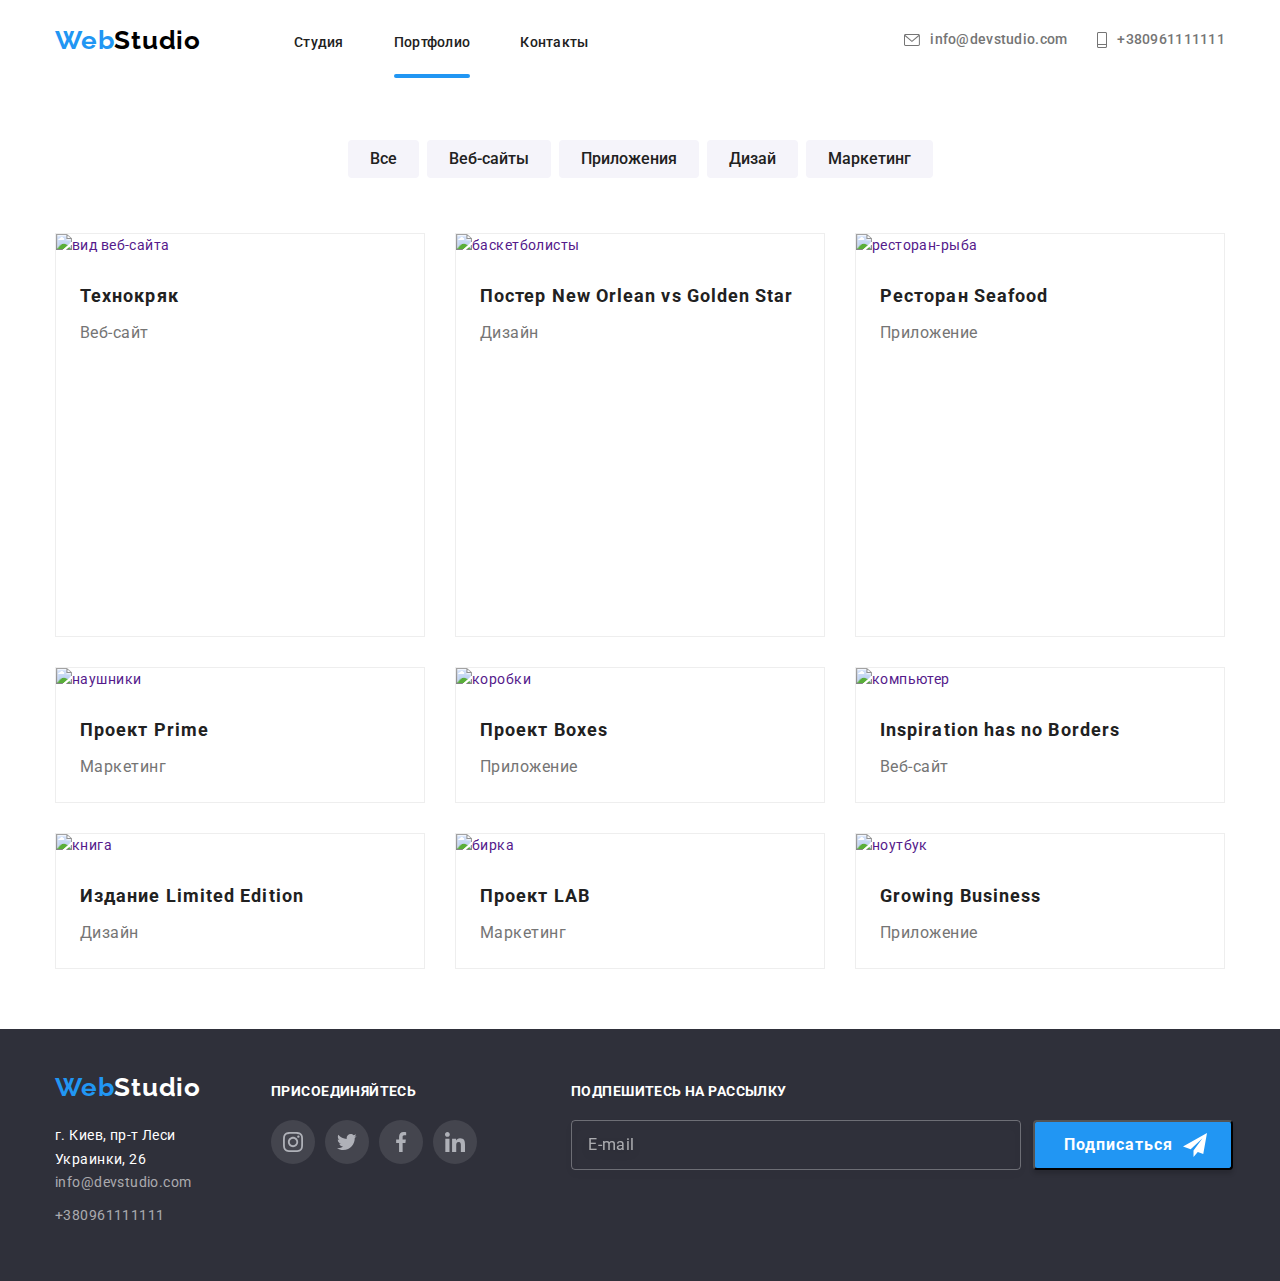
==== commit cbe80f9f: "картинка портфолио" ====
--- a/portfolio.html
+++ b/portfolio.html
@@ -21,7 +21,7 @@
                 <a href="./index.html" class="logo current"><span class="logoacc">Web</span>Studio</a>
         
                 <button type="button" class="menu-button" aria-controls="menu-container" data-menu-button>
-                    
+        
                     <svg class="icon" width="40" height="40" aria-label="Переключатель мобильного меню">
         
                         <use class="icon-cross" width="18.67" height="18.67" href="./images/sprite.svg#icon-Vectorlogo "></use>
@@ -32,27 +32,26 @@
         
         
                 <div class="menu-container" id="menu-container" data-menu>
-                    <nav class="navigation">
-                        <ul class="site-nav list">
-                            <li class="menu-item">
-                                <a href="./index.html" class="link">Студия</a>
-                            </li>
-                            <li class="menu-item">
-                                <a href="./portfolio.html" class="link line">Портфолио</a>
-                            </li>
-                            <li class="menu-item"><a href="" class="link">Контакты</a></li>
-                        </ul>
-                    </nav>
+                    <ul class="site-nav list">
+                        <li class="menu-item">
+                            <a href="./index.html" class="link ">Студия</a>
+                        </li>
+                        <li class="menu-item">
+                            <a href="./portfolio.html" class="link line">Портфолио</a>
+                        </li>
+                        <li class="menu-item"><a href="" class="link">Контакты</a></li>
+                    </ul>
+        
         
                     <div class="proba">
-                        <a href="mailto:info@devstudio.com" class="info link">
+                        <a href="mailto:info@devstudio.com" class="info">
                             <svg class="button-info">
                                 <use width="16" height="12" href="./images/sprite.svg#envelope"></use>
                             </svg>
                             info@devstudio.com
                         </a>
         
-                        <a href="tel:+380961111111" class="tel info link">
+                        <a href="tel:+380961111111" class="tel info">
                             <svg class="button-info-tel">
                                 <use href="./images/sprite.svg#icon-tel-1"></use>
                             </svg>
@@ -63,6 +62,7 @@
             </div>
         
         </header>
+
 
     <main>
         <article class="prortfolio">
@@ -76,14 +76,14 @@
                     </div>
                
                     <ul class="list portfolio ">
-                        <li class="item-portfolio">
+                        <li class="item-portfolio brak">
                             <a href="" class="liniya">
                                 <div class="foto">
                                 <picture>
                                     <source srcset="./images/desktop/technokryak.jpg 1x, ./images/desktop/technokryak@2x.jpg 2x" media="(min-width: 1200px)" />
                                     <source srcset="./images/tablet/technokryaj.jpg 1x, ./images/tablet/techokryak@2x.jpg 2x" media="(min-width: 768px)" />
                                     <source srcset="./images/mobile/tchnokryaj.jpg 1x, ./images/mobile/tchnokryaj@2x.jpg 2x" media="(max-width: 767px)" />
-                                    <img src="./images/p1img.jpg"  width="" height="" alt="вид веб-сайта" />
+                                    <img src="./images/p1img.jpg" alt="вид веб-сайта" />
                                 </picture>
                                     <div class="overlay">
                                         <p class="texno">
@@ -109,7 +109,7 @@
                                     <source srcset="./images/desktop/goldenstar.jpg 1x, ./images/desktop/goldenstar@2x.jpg 2x" media="(min-width: 1200px)" />
                                     <source srcset="./images/tablet/golden-star.jpg 1x, ./images/tablet/golden-star@2x.jpg 2x" media="(min-width: 768px)" />
                                     <source srcset="./images/mobile/golden-star.jpg 1x, ./images/mobile/golden-star@2x.jpg 2x" media="(max-width: 767px)" />
-                                    <img src="./images/p2img.jpg"  width="" height="" alt="баскетболисты" />
+                                    <img src="./images/p2img.jpg" alt="баскетболисты" />
                                 </picture>
                                     
                                     <div class="overlay">
@@ -133,10 +133,10 @@
                                 <div class="foto">
 
                     <picture>
-                        <source srcset="./images/desktop/seafood.jpg 1x, ./images/desktop/seafood@2x.jpg 2x"media="(min-width: 1200px)" />
-                        <source srcset="./images/tablet/seafood.jpg 1x, ./images/tablet/seafood@2x.jpg 2x"media="(min-width: 768px)" />
-                        <source srcset="./images/mobile/seafood.jpg 1x, ./images/mobile/seafood@2x.jpg 2x"media="(max-width: 767px)" />
-                        <img src="./images/p3img.jpg"  width="" height="" alt="ресторан-рыба" />
+                        <source srcset="./images/desktop/seafood.jpg 1x, ./images/desktop/seafood@2x.jpg 2x" media="(min-width: 1200px)" />
+                        <source srcset="./images/tablet/seafood.jpg 1x, ./images/tablet/seafood@2x.jpg 2x" media="(min-width: 768px)" />
+                        <source srcset="./images/mobile/seafood.jpg 1x, ./images/mobile/seafood@2x.jpg 2x" media="(max-width: 767px)" />
+                        <img src="./images/p3img.jpg" alt="ресторан-рыба" />
                     </picture>
 
                                     
@@ -164,7 +164,7 @@
                                         <source srcset="./images/desktop/headphones.jpg 1x, ./images/desktop/headphones@2x.jpg 2x" media="(min-width: 1200px)" />
                                         <source srcset="./images/tablet/prime.jpg 1x, ./images/tablet/prime@2x.jpg 2x" media="(min-width: 768px)" />
                                         <source srcset="./images/mobile/prime.jpg 1x, ./images/mobile/prime@2x.jpg 2x" media="(max-width: 767px)" />
-                                        <img src="./images/p4img.jpg" width="" height="" alt="наушники" />
+                                        <img src="./images/p4img.jpg" alt="наушники" />
                                     </picture>
 
 
@@ -194,7 +194,7 @@
                                             media="(min-width: 1200px)" />
                                         <source srcset="./images/tablet/boxes.jpg 1x, ./images/tablet/boxes@2x.jpg 2x" media="(min-width: 768px)" />
                                         <source srcset="./images/mobile/boxes.jpg 1x, ./images/mobile/boxes@2x.jpg 2x" media="(max-width: 767px)" />
-                                         <img src="./images/p5img.jpg" width="" height="" alt="коробки" />
+                                         <img src="./images/p5img.jpg" alt="коробки" />
                                     </picture>
 
                                     <div class="overlay">
@@ -222,7 +222,7 @@
                                         <source srcset="./images/desktop/desktop.jpg 1x, ./images/desktop/desktop@2x.jpg 2x" media="(min-width: 1200px)" />
                                         <source srcset="./images/tablet/inspiration.jpg 1x, ./images/tablet/inspiration@2x.jpg 2x" media="(min-width: 768px)" />
                                         <source srcset="./images/mobile/inspirations.jpg 1x, ./images/mobile/inspirations@2x.jpg 2x" media="(max-width: 767px)" />
-                                        <img src="./images/p6img.jpg" width="" height="" alt="компьютер" />
+                                        <img src="./images/p6img.jpg" alt="компьютер" />
                                     </picture>
 
  
@@ -252,7 +252,7 @@
                                             <source srcset="./images/desktop/limited-edition.jpg 1x, ./images/desktop/limited-edition@2x.jpg 2x" media="(min-width: 1200px)" />
                                             <source srcset="./images/tablet/limited.jpg 1x, ./images/tablet/limited@2x.jpg 2x" media="(min-width: 768px)" />
                                             <source srcset="./images/mobile/limited.jpg 1x, ./images/mobile/limited@2x.jpg 2x" media="(max-width: 767px)" />
-                                        <img src="./images/p7img.jpg" width="" height="" alt="книга" />
+                                        <img src="./images/p7img.jpg" alt="книга" />
                                         </picture>
 
 
@@ -281,7 +281,7 @@
                                     <source srcset="./images/desktop/lab.jpg 1x, ./images/desktop/lab@2x.jpg 2x" media="(min-width: 1200px)" />
                                     <source srcset="./images/tablet/lab.jpg 1x, ./images/tablet/lab@2x.jpg 2x" media="(min-width: 768px)" />
                                     <source srcset="./images/mobile/lab.jpg 1x, ./images/mobile/lab@2x.jpg 2x" media="(max-width: 767px)" />
-                                    <img src="./images/p8img.jpg" width="" height="" alt="бирка" />
+                                    <img src="./images/p8img.jpg" alt="бирка" />
                                 </picture>
 
 
@@ -310,7 +310,7 @@
                                         <source srcset="./images/desktop/growing-business.jpg 1x, ./images/desktop/growing-business@2x.jpg 2x" media="(min-width: 1200px)" />
                                         <source srcset="./images/tablet/business.jpg 1x, ./images/tablet/business@2x.jpg 2x" media="(min-width: 768px)" />
                                         <source srcset="./images/mobile/growing.jpg 1x, ./images/mobile/growing@2x.jpg 2x" media="(max-width: 767px)" />
-                                        <img src="./images/p9img.jpg" width="" height="" alt="ноутбук" />
+                                        <img src="./images/p9img.jpg" alt="ноутбук" />
                                     </picture>
 
 
@@ -331,10 +331,7 @@
                             </a>
                         </li>
                     </ul>
-
-                  </div>
                 </div>
-            </section>
         </article>
     </main>
 
@@ -345,7 +342,7 @@
                     <a href="./index.html" class="logo current"><span class="logoacc">Web</span><span
                             class="logodark">Studio</span></a>
               
-                <address class="addres">г. Киев, пр-т Леси Украинки, 26</span>
+                <address class="addres">г. Киев, пр-т Леси Украинки, 26
 
                     <a href="mailto:info@devstudio.com" class="info-footer">info@devstudio.com</a>
                     <a href="tel:+380961111111" class="info-footer">+380961111111</a>
--- a/css/profile.min.css
+++ b/css/profile.min.css
@@ -1,2 +1,2 @@
-html{-webkit-box-sizing:border-box;box-sizing:border-box}*,*::after,*::before{-webkit-box-sizing:inherit;box-sizing:inherit}img{display:block;min-width:100%;height:auto}.page{background-color:var(--wite-color);color:var(--primary-text-color);font-family:Roboto, sans-serif;font-size:14px;line-height:1.71;letter-spacing:0.03em}.list{padding:0;margin:0;list-style:none}.img{display:block;max-width:100%;height:auto}.page-header{position:relative;margin-right:auto;margin-left:auto;height:60px}@media screen and (max-width: 787px){.page-header{text-align:center}}@media screen and (min-width: 480px){.page-header{width:480px}}@media screen and (min-width: 768px){.page-header{width:768px}}@media screen and (min-width: 1200px){.page-header{width:1200px;height:80px}}.pege-logo{margin-left:auto;margin-right:auto;padding-left:15px;padding-right:15px;padding-top:6px;padding-bottom:16px;height:60px;display:-webkit-box;display:-ms-flexbox;display:flex;-webkit-box-pack:justify;-ms-flex-pack:justify;justify-content:space-between;-webkit-box-align:center;-ms-flex-align:center;align-items:center}@media screen and (min-width: 480px){.pege-logo{height:60px;width:480px}}@media screen and (min-width: 768px){.pege-logo{height:80px;width:768px}}@media screen and (min-width: 1200px){.pege-logo{width:1200px;height:80px}}.pege-logo .logo.current{color:#000;font-family:Raleway, sans-serif;letter-spacing:0.03em;font-weight:bold;font-size:24px;line-height:28px;letter-spacing:0.03em;text-decoration:none}@media screen and (min-width: 768px){.pege-logo .logo.current{font-size:26px;line-height:1.19}}.pege-logo .logo.current .logoacc{color:#2196f3;font-family:Raleway, sans-serif;letter-spacing:0.03em;font-weight:bold;font-size:24px;line-height:1.16;text-decoration:none;padding:0}@media screen and (min-width: 768px){.pege-logo .logo.current .logoacc{font-size:26px;line-height:1.19}}.menu-button{outline:none;display:-webkit-inline-box;display:-ms-inline-flexbox;display:inline-flex;margin:0;padding:0;border:none;background-color:transparent}.menu-button:focus :hover{fill:#2196f3}.icon{display:-webkit-box;display:-ms-flexbox;display:flex;padding:9px}.icon .icon-cross{display:none}@media screen and (min-width: 768px){.menu-button{display:none}}.menu-button.is-open .icon-cross{display:block}.menu-button.is-open .icon-menu{display:none}.menu-container{padding-left:40px;padding-right:40px;font-size:20px;background:#FFFFFF;padding-top:60px;padding-bottom:50px;z-index:3}.menu-container{background:#FFFFFF}@media screen and (max-width: 767px){.menu-container{display:block;height:35px;-webkit-box-shadow:0px 4px 8px rgba(0,0,0,0.04),0px 2px 4px rgba(0,0,0,0.08),0px 1px 3px rgba(0,0,0,0.16);box-shadow:0px 4px 8px rgba(0,0,0,0.04),0px 2px 4px rgba(0,0,0,0.08),0px 1px 3px rgba(0,0,0,0.16)}}@media screen and (min-width: 480px){.menu-container{width:480px}}@media screen and (min-width: 768px){.menu-container{display:-webkit-box;display:-ms-flexbox;display:flex;padding:0;margin:0}}@media screen and (max-width: 767px){.menu-container{display:none;position:absolute;top:100%;left:0;width:100%;height:453px}.menu-container.is-open{display:block}}@media screen and (min-width: 768px){.menu-container{width:768px;display:-webkit-box;display:-ms-flexbox;display:flex;-webkit-box-pack:justify;-ms-flex-pack:justify;justify-content:space-between;-webkit-box-flex:1;-ms-flex-positive:1;flex-grow:1}}.site-nav{margin-bottom:60px}@media screen and (min-width: 768px){.site-nav{display:-webkit-box;display:-ms-flexbox;display:flex;margin-bottom:0px;margin-left:88px}}@media screen and (min-width: 1200px){.site-nav{margin-right:305px;margin-left:93px}}.navigation{display:block}@media screen and (min-width: 1200px){.navigation{display:-webkit-box;display:-ms-flexbox;display:flex;-webkit-box-align:center;-ms-flex-align:center;align-items:center}}.link{position:relative;text-decoration:none;-webkit-transition:250ms cubic-bezier(0.4, 0, 0.2, 1);transition:250ms cubic-bezier(0.4, 0, 0.2, 1);color:#212121;font-weight:500;font-size:14px;line-height:1.14;letter-spacing:0.02em;padding-bottom:8px}.link:hover,.link:focus{color:#2196f3;-webkit-transition:250ms cubic-bezier(0.4, 0, 0.2, 1);transition:250ms cubic-bezier(0.4, 0, 0.2, 1)}.line::after{content:"";position:absolute;left:0;bottom:0px;width:100%;height:4px;border-radius:2px;background-color:#2196f3}@media screen and (max-width: 767px){.menu-item{margin-bottom:40px}}@media screen and (min-width: 768px){.menu-item+.menu-item{margin-left:50px}}.footer-fon{padding-top:60px;padding-bottom:60px;background-color:#2F303A;display:-webkit-box;display:-ms-flexbox;display:flex;-webkit-box-pack:center;-ms-flex-pack:center;justify-content:center;text-align:center;-webkit-box-align:center;-ms-flex-align:center;align-items:center;margin-right:auto;margin-left:auto;max-width:100%}@media screen and (min-width: 768px){.footer-fon{height:463px}}@media screen and (min-width: 1200px){.footer-fon{height:252px;text-align:inherit;padding:0}}@media screen and (max-width: 1199px){.footer-fon{text-align:center}}.fon{margin-right:auto;margin-left:auto;padding-right:15px;padding-left:15px}@media screen and (max-width: 1199px) and (min-width: 768px){.fon{-ms-flex-pack:distribute;justify-content:space-around;-ms-flex-wrap:wrap;flex-wrap:wrap}}@media screen and (min-width: 480px){.fon{width:480px}}@media screen and (min-width: 768px){.fon{width:768px;display:-webkit-box;display:-ms-flexbox;display:flex;-webkit-box-align:baseline;-ms-flex-align:baseline;align-items:baseline}}@media screen and (min-width: 1200px){.fon{width:1200px}}.fon .logodark{color:#fff}@media screen and (min-width: 768px){.footer-contacts{width:50%}}@media screen and (min-width: 1200px){.footer-contacts{margin-right:70px}}@media screen and (max-width: 1199px){.footer-contacts{margin-bottom:60px}}@media screen and (max-width: 1199px){.footer-contacts{text-align:center}}.footer-contacts .logo.current{display:inline-block;color:#000;font-family:Raleway, sans-serif;letter-spacing:0.03em;font-weight:bold;font-size:24px;line-height:28px;letter-spacing:0.03em;text-decoration:none;padding-top:0;padding-bottom:0;margin-right:0}@media screen and (min-width: 768px){.footer-contacts .logo.current{font-size:26px;line-height:1.19}}.footer-contacts .logoacc{color:#2196f3;font-family:Raleway, sans-serif;letter-spacing:0.03em;font-weight:bold;font-size:24px;line-height:1.16;text-decoration:none}@media screen and (min-width: 768px){.footer-contacts .logoacc{font-size:26px;line-height:1.19}}.footer-contacts .info-footer{display:block;color:rgba(255,255,255,0.6);margin-bottom:9px}.footer-contacts .addres{display:block;color:#fff;font-family:Roboto;font-style:normal;font-weight:normal;font-size:14px;line-height:1.7;color:#fff;margin-top:20px}.prortfolio{padding-top:60px;padding-bottom:45px}.container{margin-left:auto;margin-right:auto}@media screen and (min-width: 480px){.container{width:480px;padding-left:15px;padding-right:15px}}@media screen and (min-width: 768px){.container{width:768px;padding-left:0;padding-right:0}}@media screen and (min-width: 1200px){.container{width:1200px}}.liniya{text-decoration:none;border:none}.section-titles{font-weight:bold;font-size:18px;line-height:2;letter-spacing:0.06em;color:#212121;padding:0;margin-bottom:4px;margin-top:0;text-decoration:none}.section.wrap{display:-webkit-box;display:-ms-flexbox;display:flex;-ms-flex-wrap:wrap;flex-wrap:wrap;-webkit-box-sizing:border-box;box-sizing:border-box;-webkit-box-pack:justify;-ms-flex-pack:justify;justify-content:space-between}.container-button{padding-left:0;margin-top:0;margin-bottom:40px;display:-webkit-box;display:-ms-flexbox;display:flex;padding-left:0}@media screen and (min-width: 768px){.container-button{-webkit-box-pack:center;-ms-flex-pack:center;justify-content:center}}@media screen and (max-width: 767px){.container-button{-ms-flex-wrap:wrap;flex-wrap:wrap}}.button{font-weight:500;font-size:16px;line-height:1.62;padding:6px 22px;background:#f5f4fa;border-radius:4px;border:none;margin-left:0}.button:not(:last-child){margin-right:8px}@media screen and (max-width: 767px){.button:not(:last-child):nth-child(-n+3){margin-bottom:15px}}.button{display:-webkit-inline-box;display:-ms-inline-flexbox;display:inline-flex;color:#212121;background-color:#f5f4fa;-webkit-transition:250ms cubic-bezier(0.4, 0, 0.2, 1);transition:250ms cubic-bezier(0.4, 0, 0.2, 1)}.button:hover,.button:focus{color:#fff;background-color:#2196f3}.list.portfolio{width:100%;margin:0;padding:0;list-style:none}@media screen and (min-width: 768px){.list.portfolio{display:-webkit-box;display:-ms-flexbox;display:flex;-ms-flex-wrap:wrap;flex-wrap:wrap;padding-bottom:0;padding-left:0;padding-right:0}}.text{padding:20px 24px}.job{font-size:16px;line-height:1.87;margin-bottom:0px;margin-top:0;font-style:normal;font-weight:normal;font-size:16px;letter-spacing:0.03em;color:#757575;text-decoration:none;border:none}.texno{display:-webkit-box;display:-ms-flexbox;display:flex;position:absolute;width:100%;top:50%;left:50%;-webkit-transform:translate(-50%, -50%);transform:translate(-50%, -50%);margin:0;color:#ffffff;font-size:18px;line-height:1.56;opacity:0;-webkit-transition:250ms cubic-bezier(0.4, 0, 0.2, 1);transition:250ms cubic-bezier(0.4, 0, 0.2, 1);padding-left:24px}.foto{position:relative;overflow:hidden}.foto:hover .texno{opacity:1}.foto:hover .overlay{opacity:1;-webkit-transform:translateY(0);transform:translateY(0)}.img{display:block;max-width:100%;height:auto}.overlay{position:absolute;top:0;left:0;width:100%;height:100%;background-color:rgba(33,150,243,0.9);opacity:0;-webkit-transition:250ms cubic-bezier(0.4, 0, 0.2, 1);transition:250ms cubic-bezier(0.4, 0, 0.2, 1);-webkit-transform:translateY(100%);transform:translateY(100%)}.margin-botton .container-wrap{width:1170px;margin-right:auto;margin-left:auto}.item-portfolio{background:#fff;border:1px solid #eeeeee;-webkit-box-sizing:border-box;box-sizing:border-box;margin-bottom:30px;-webkit-box-pack:center;-ms-flex-pack:center;justify-content:center;background-position:center;margin-right:auto;margin-left:auto}@media screen and (min-width: 768px){.item-portfolio{width:calc((100% - 2 * 30px) / 2);margin:15px;padding-bottom:0}}@media screen and (min-width: 1200px){.item-portfolio{width:calc((100% - 3 * 30px) / 3);margin:15px;padding-bottom:0}}.item-portfolio:hover{border:1px solid #eeeeee;-webkit-box-sizing:border-box;box-sizing:border-box;-webkit-box-shadow:0px 1px 1px rgba(0,0,0,0.12),0px 4px 4px rgba(0,0,0,0.06),1px 4px 6px rgba(0,0,0,0.16);box-shadow:0px 1px 1px rgba(0,0,0,0.12),0px 4px 4px rgba(0,0,0,0.06),1px 4px 6px rgba(0,0,0,0.16)}.page-header .info{display:block;margin-bottom:16px}@media screen and (min-width: 768px){.page-header .info{margin-bottom:0px}}@media screen and (min-width: 1200px){.page-header .info{display:-webkit-box;display:-ms-flexbox;display:flex}}.info{color:#757575;font-weight:500;font-size:14px;line-height:1.14;letter-spacing:0.02em;text-decoration:none;-webkit-box-align:center;-ms-flex-align:center;align-items:center;-webkit-transition:250ms cubic-bezier(0.4, 0, 0.2, 1);transition:250ms cubic-bezier(0.4, 0, 0.2, 1)}.info:hover{color:#2196f3}.info-footer{font-family:Roboto;font-style:normal;font-weight:normal;font-size:14px;line-height:1.71;color:rgba(255,255,255,0.6);margin-bottom:9px;text-decoration:none}.tel.info.link{margin-bottom:0}.proba{margin-top:0;margin-bottom:0;padding-left:0;display:list-item;list-style:none}@media screen and (min-width: 1200px){.proba{display:-webkit-box;display:-ms-flexbox;display:flex}}.button-info{vertical-align:middle;-webkit-box-align:center;-ms-flex-align:center;align-items:center;width:16px;height:12px;fill:currentColor;margin-right:10px}.button-info-tel{vertical-align:middle;-webkit-box-align:center;-ms-flex-align:center;align-items:center;width:10px;height:16px;fill:currentColor;margin-right:10px}.tel{color:#757575;font-weight:500;font-size:14px;line-height:1.14;letter-spacing:0.02em;text-decoration:none}@media screen and (min-width: 1200px){.tel{margin-left:30px}}.tel:hover{color:#2196f3}.centrauto{padding-top:60px;padding-left:15px;padding-right:15px;margin-left:auto;margin-right:auto;padding-bottom:30px}@media screen and (min-width: 480px){.centrauto{width:480px}}@media screen and (min-width: 768px){.centrauto{width:768px}}@media screen and (min-width: 1200px){.centrauto{width:1200px}}.section.list{list-style:none;margin-top:0;margin-bottom:0;padding-left:0;margin-right:auto;margin-right:auto;margin-left:auto}@media screen and (min-width: 768px){.section.list{width:768px;display:-webkit-box;display:-ms-flexbox;display:flex;-ms-flex-wrap:wrap;flex-wrap:wrap;margin:-15px}}@media screen and (min-width: 1200px){.section.list{margin:-15px;width:1200px}}@media screen and (min-width: 768px){.zzz{width:calc((100% - 2 * 30px) / 2);margin:15px;padding-bottom:0}}@media screen and (min-width: 1200px){.zzz{width:calc((100% - 4 * 30px) / 4);margin:15px;padding-bottom:0}}.zzz.list-item::before{display:block;content:"";background-repeat:no-repeat;background-position:center;background-color:#f5f4fa;border-radius:4px;margin-bottom:30px;background-size:auto;border:1px solid transparent;border-radius:4px;margin-bottom:30px;-webkit-box-pack:center;-ms-flex-pack:center;justify-content:center;width:100%;height:120px}.zzz.list-item:nth-child(1)::before{background-image:url(../images/antenna.svg)}.zzz.list-item:nth-child(2)::before{background-image:url(../images/clock-1.svg)}.zzz.list-item:nth-child(3)::before{background-image:url(../images/diagram.svg)}.zzz.list-item:nth-child(4)::before{background-image:url(../images/astronaut.svg)}.paragraf{font-style:normal;font-weight:normal;font-size:14px;line-height:1.71;letter-spacing:0.03em;color:#757575;padding-bottom:30px}.paragraf:not(:last-child){padding-bottom:30px}.section-sub{color:#212121;font-weight:700;font-size:14px;line-height:1.14;letter-spacing:0.03em;text-transform:uppercase;margin-bottom:10px;margin-top:0;text-align:center}@media screen and (min-width: 768px){.section-sub{text-align:left}}@media screen and (min-width: 1200px){.section-sub{text-align:left}}.button-a{display:-webkit-box;display:-ms-flexbox;display:flex;-webkit-box-pack:center;-ms-flex-pack:center;justify-content:center;-webkit-box-align:center;-ms-flex-align:center;align-items:center;margin-right:auto;margin-left:auto;margin:0}@media screen and (min-width: 480px){.button-a{margin-top:16px;padding-bottom:24px}}@media screen and (min-width: 1200px){.button-a{padding-bottom:30px}}.li-button:not(:last-child){margin-right:10px}.href-button{background-color:#fff;width:44px;height:44px;padding:12px;display:-webkit-box;display:-ms-flexbox;display:flex;border:transparent;border-radius:50%;-webkit-box-pack:center;-ms-flex-pack:center;justify-content:center;-webkit-box-align:center;-ms-flex-align:center;align-items:center}.href-button:hover{background-color:#2196f3}.href-button:hover .svg-button{fill:#fff}.svg-button{fill:#afb1b8;-webkit-transition:250ms cubic-bezier(0.4, 0, 0.2, 1);transition:250ms cubic-bezier(0.4, 0, 0.2, 1);width:44px;height:44px}.container-six{margin-right:auto;margin-left:auto;text-align:center;margin-bottom:45px}@media screen and (min-width: 480px){.container-six{width:480px}}@media screen and (min-width: 768px){.container-six{width:768px}}@media screen and (min-width: 1200px){.container-six{width:1200px;margin-bottom:79px;margin-top:34px}}.li-icon{width:100%;display:-webkit-box;display:-ms-flexbox;display:flex;-ms-flex-wrap:wrap;flex-wrap:wrap;-webkit-box-sizing:border-box;box-sizing:border-box;-webkit-box-pack:center;-ms-flex-pack:center;justify-content:center;-webkit-box-align:center;-ms-flex-align:center;align-items:center}.six-link{width:210px;-webkit-box-pack:center;-ms-flex-pack:center;justify-content:center;-webkit-box-align:center;-ms-flex-align:center;align-items:center;height:90px;width:calc((100% - 2 * 30px) / 2);margin:15px;padding-bottom:0}@media screen and (min-width: 768px){.six-link{width:calc((100% - 3 * 30px) / 3)}}@media screen and (min-width: 1200px){.six-link{width:calc((100% - 30px * 6) / 6)}}.logo-link{display:-webkit-box;display:-ms-flexbox;display:flex;margin:0;height:90px;color:#afb1b8;border:1px solid #afb1b8;border-radius:4px;-webkit-box-pack:center;-ms-flex-pack:center;justify-content:center;-webkit-box-align:center;-ms-flex-align:center;align-items:center;-webkit-transition:250ms cubic-bezier(0.4, 0, 0.2, 1);transition:250ms cubic-bezier(0.4, 0, 0.2, 1)}.logo-link:hover{color:#2196f3;border:1px solid #2196f3}.logo-one{width:100%;height:100%;fill:currentColor}.logo-two{width:40px;height:52px;fill:currentColor}.logo-three{display:-webkit-box;display:-ms-flexbox;display:flex;-webkit-box-sizing:border-box;box-sizing:border-box;-webkit-box-pack:center;-ms-flex-pack:center;justify-content:center;-webkit-box-align:center;-ms-flex-align:center;align-items:center;width:41px;height:43px;fill:currentColor}.logo-four{width:80px;height:42px;fill:currentColor}.logo-five{width:59px;height:47px;fill:currentColor}.logo-six{width:88px;height:45px;fill:currentColor}.footer-icon{margin-bottom:60px}@media screen and (max-width: 767px){.footer-icon{text-align:center}}@media screen and (max-width: 1199px){.footer-icon{margin-bottom:60px}}@media screen and (min-width: 768px){.footer-icon{width:50%}}@media screen and (min-width: 768px){.div-footer-too{width:100%}}@media screen and (min-width: 1200px){.div-footer-too{margin-left:93px}}@media screen and (max-width: 1199px){.div-footer-too{text-align:center}}@media screen and (min-width: 1200px){.div-footer-too{margin-left:94px}}.tekst-footer{font-family:Roboto;font-style:normal;font-weight:bold;font-size:14px;line-height:1.14;text-transform:uppercase;color:#fff;padding-bottom:20px;padding-top:0;margin:0}@media screen and (min-width: 1200px){.tekst-footer{text-align:inherit}}.icon-footer{display:-webkit-box;display:-ms-flexbox;display:flex;-webkit-box-pack:center;-ms-flex-pack:center;justify-content:center;-webkit-box-align:center;-ms-flex-align:center;align-items:center;margin-right:auto;margin-left:auto}.href-button.white{background:rgba(255,255,255,0.1);width:44px;height:44px;padding:12px;display:-webkit-box;display:-ms-flexbox;display:flex;border:transparent;border-radius:50%;-webkit-box-pack:center;-ms-flex-pack:center;justify-content:center;-webkit-box-align:center;-ms-flex-align:center;align-items:center;-webkit-transition:250ms cubic-bezier(0.4, 0, 0.2, 1);transition:250ms cubic-bezier(0.4, 0, 0.2, 1)}.href-button.white:hover{background-color:#2196f3}.div-e-mail{text-align:center}.e-mail-input{width:100%;height:50px;border:1px solid rgba(255,255,255,0.3);-webkit-box-sizing:border-box;box-sizing:border-box;border-radius:4px;margin-bottom:20px;font-family:Roboto;font-style:normal;font-weight:normal;font-size:16px;line-height:1.25;letter-spacing:0.03em;color:rgba(255,255,255,0.6);background-color:transparent;-webkit-filter:drop-shadow(0px 4px 4px rgba(0,0,0,0.15));filter:drop-shadow(0px 4px 4px rgba(0,0,0,0.15));padding:15px 16px}@media screen and (min-width: 480px){.e-mail-input{width:450px;height:50px}}@media screen and (min-width: 1200px){.e-mail-input{margin:0}}.e-mail-input::-webkit-input-placeholder{font-family:Roboto;font-style:normal;font-weight:normal;font-size:16px;line-height:1.25;display:-webkit-box;display:flex;-webkit-box-align:center;align-items:center;letter-spacing:0.03em;color:rgba(255,255,255,0.6)}.e-mail-input:-ms-input-placeholder{font-family:Roboto;font-style:normal;font-weight:normal;font-size:16px;line-height:1.25;display:-ms-flexbox;display:flex;-ms-flex-align:center;align-items:center;letter-spacing:0.03em;color:rgba(255,255,255,0.6)}.e-mail-input::-ms-input-placeholder{font-family:Roboto;font-style:normal;font-weight:normal;font-size:16px;line-height:1.25;display:-ms-flexbox;display:flex;-ms-flex-align:center;align-items:center;letter-spacing:0.03em;color:rgba(255,255,255,0.6)}.e-mail-input::placeholder{font-family:Roboto;font-style:normal;font-weight:normal;font-size:16px;line-height:1.25;display:-webkit-box;display:-ms-flexbox;display:flex;-webkit-box-align:center;-ms-flex-align:center;align-items:center;letter-spacing:0.03em;color:rgba(255,255,255,0.6)}.e-mail-label{margin-bottom:4px;font-style:normal;font-weight:normal;font-size:12px;line-height:14px;letter-spacing:0.01em;color:#757575}.div-e-mail-btn{text-align:center}@media screen and (min-width: 1200px){.div-e-mail-btn{margin-left:12px}}@media screen and (min-width: 1200px){.footer-btn{display:-webkit-box;display:-ms-flexbox;display:flex}}.btm-too{display:-webkit-box;display:-ms-flexbox;display:flex;-webkit-box-align:center;-ms-flex-align:center;align-items:center;text-align:center;padding-left:29px;width:200px;height:50px;background:#2196f3;-webkit-box-shadow:0px 4px 4px rgba(0,0,0,0.15);box-shadow:0px 4px 4px rgba(0,0,0,0.15);border-radius:4px;font-style:normal;font-weight:bold;font-size:16px;line-height:1.87;letter-spacing:0.06em;color:#fff;margin-right:auto;margin-left:auto;text-align:center}.svg-btm-too{width:24px;height:24px;margin-left:10px}
+html{-webkit-box-sizing:border-box;box-sizing:border-box}*,*::after,*::before{-webkit-box-sizing:inherit;box-sizing:inherit}img{display:block;min-width:100%;height:auto}.page{background-color:var(--wite-color);color:var(--primary-text-color);font-family:Roboto, sans-serif;font-size:14px;line-height:1.71;letter-spacing:0.03em}.list{padding:0;margin:0;list-style:none}.img{display:block;max-width:100%;height:auto}.page-header{position:relative;margin-right:auto;margin-left:auto;height:60px}@media screen and (max-width: 787px){.page-header{text-align:center}}@media screen and (min-width: 480px){.page-header{width:480px}}@media screen and (min-width: 768px){.page-header{width:768px;height:80px}}@media screen and (min-width: 1200px){.page-header{width:1200px}}.pege-logo{margin-left:auto;margin-right:auto;padding-left:15px;padding-right:15px;height:60px;display:-webkit-box;display:-ms-flexbox;display:flex;-webkit-box-pack:justify;-ms-flex-pack:justify;justify-content:space-between;-webkit-box-align:center;-ms-flex-align:center;align-items:center}@media screen and (min-width: 480px){.pege-logo{height:60px;width:480px}}@media screen and (min-width: 768px){.pege-logo{height:80px;width:768px}}@media screen and (min-width: 1200px){.pege-logo{width:1200px;height:80px}}.pege-logo .logo.current{color:#000;font-family:Raleway, sans-serif;letter-spacing:0.03em;font-weight:bold;font-size:24px;line-height:28px;letter-spacing:0.03em;text-decoration:none}@media screen and (min-width: 768px){.pege-logo .logo.current{font-size:26px;line-height:1.19}}.pege-logo .logo.current .logoacc{color:#2196f3;font-family:Raleway, sans-serif;letter-spacing:0.03em;font-weight:bold;font-size:24px;line-height:1.16;text-decoration:none;padding:0}@media screen and (min-width: 768px){.pege-logo .logo.current .logoacc{font-size:26px;line-height:1.19}}.menu-button{outline:none;display:-webkit-inline-box;display:-ms-inline-flexbox;display:inline-flex;margin:0;padding:0;border:none;background-color:transparent}.menu-button:focus :hover{fill:#2196f3}.icon{display:-webkit-box;display:-ms-flexbox;display:flex;padding:9px}.icon .icon-cross{display:none}@media screen and (min-width: 768px){.menu-button{display:none}}.menu-button.is-open .icon-cross{display:block}.menu-button.is-open .icon-menu{display:none}.menu-container{padding-left:40px;padding-right:40px;font-size:20px;background:#FFFFFF;padding-top:60px;padding-bottom:50px}.menu-container{background:#FFFFFF}@media screen and (max-width: 767px){.menu-container{display:block;height:35px;-webkit-box-shadow:0px 4px 8px rgba(0,0,0,0.04),0px 2px 4px rgba(0,0,0,0.08),0px 1px 3px rgba(0,0,0,0.16);box-shadow:0px 4px 8px rgba(0,0,0,0.04),0px 2px 4px rgba(0,0,0,0.08),0px 1px 3px rgba(0,0,0,0.16);z-index:1}}@media screen and (min-width: 480px){.menu-container{width:480px}}@media screen and (min-width: 768px){.menu-container{display:-webkit-box;display:-ms-flexbox;display:flex;padding:0;margin:0}}@media screen and (max-width: 767px){.menu-container{display:none;position:absolute;top:100%;left:0;width:100%;height:453px}.menu-container.is-open{display:block}}@media screen and (min-width: 768px){.menu-container{width:768px;display:-webkit-box;display:-ms-flexbox;display:flex;-webkit-box-pack:justify;-ms-flex-pack:justify;justify-content:space-between;-webkit-box-flex:1;-ms-flex-positive:1;flex-grow:1}}.site-nav{margin-bottom:60px}@media screen and (min-width: 768px){.site-nav{display:-webkit-box;display:-ms-flexbox;display:flex;margin-bottom:0px;margin-left:88px}}@media screen and (min-width: 1200px){.site-nav{margin-right:305px;margin-left:93px}}.link{position:relative;text-decoration:none;-webkit-transition:250ms cubic-bezier(0.4, 0, 0.2, 1);transition:250ms cubic-bezier(0.4, 0, 0.2, 1);color:#212121;font-weight:500;font-size:14px;line-height:1.14;letter-spacing:0.02em;padding-bottom:8px}.link:hover,.link:focus{color:#2196f3;-webkit-transition:250ms cubic-bezier(0.4, 0, 0.2, 1);transition:250ms cubic-bezier(0.4, 0, 0.2, 1)}@media screen and (min-width: 768px){.link{padding-bottom:32px}}@media screen and (min-width: 1200px){.link{padding-bottom:28px}}.line::after{content:"";position:absolute;left:0;bottom:0px;width:100%;height:4px;border-radius:2px;background-color:#2196f3}@media screen and (max-width: 767px){.menu-item{margin-bottom:40px}}@media screen and (min-width: 768px){.menu-item+.menu-item{margin-left:50px}}.footer-fon{padding-top:60px;padding-bottom:60px;background-color:#2F303A;display:-webkit-box;display:-ms-flexbox;display:flex;-webkit-box-pack:center;-ms-flex-pack:center;justify-content:center;text-align:center;-webkit-box-align:center;-ms-flex-align:center;align-items:center;margin-right:auto;margin-left:auto;max-width:100%}@media screen and (min-width: 768px){.footer-fon{height:463px}}@media screen and (min-width: 1200px){.footer-fon{height:252px;text-align:inherit;padding:0}}@media screen and (max-width: 1199px){.footer-fon{text-align:center}}.fon{margin-right:auto;margin-left:auto;padding-right:15px;padding-left:15px}@media screen and (max-width: 1199px) and (min-width: 768px){.fon{-ms-flex-pack:distribute;justify-content:space-around;-ms-flex-wrap:wrap;flex-wrap:wrap}}@media screen and (min-width: 480px){.fon{width:480px}}@media screen and (min-width: 768px){.fon{width:768px;display:-webkit-box;display:-ms-flexbox;display:flex;-webkit-box-align:baseline;-ms-flex-align:baseline;align-items:baseline}}@media screen and (min-width: 1200px){.fon{width:1200px}}.fon .logodark{color:#fff}@media screen and (min-width: 768px){.footer-contacts{width:50%}}@media screen and (min-width: 1200px){.footer-contacts{margin-right:70px}}@media screen and (max-width: 1199px){.footer-contacts{margin-bottom:60px}}@media screen and (max-width: 1199px){.footer-contacts{text-align:center}}.footer-contacts .logo.current{display:inline-block;color:#000;font-family:Raleway, sans-serif;letter-spacing:0.03em;font-weight:bold;font-size:24px;line-height:28px;letter-spacing:0.03em;text-decoration:none;padding-top:0;padding-bottom:0;margin-right:0}@media screen and (min-width: 768px){.footer-contacts .logo.current{font-size:26px;line-height:1.19}}.footer-contacts .logoacc{color:#2196f3;font-family:Raleway, sans-serif;letter-spacing:0.03em;font-weight:bold;font-size:24px;line-height:1.16;text-decoration:none}@media screen and (min-width: 768px){.footer-contacts .logoacc{font-size:26px;line-height:1.19}}.footer-contacts .info-footer{display:block;color:rgba(255,255,255,0.6);margin-bottom:9px}.footer-contacts .addres{display:block;color:#fff;font-family:Roboto;font-style:normal;font-weight:normal;font-size:14px;line-height:1.7;color:#fff;margin-top:20px}.prortfolio{padding-top:60px;padding-bottom:45px}.container{margin-left:auto;margin-right:auto}@media screen and (min-width: 480px){.container{width:480px;padding-left:15px;padding-right:15px}}@media screen and (min-width: 768px){.container{width:768px;padding-left:0;padding-right:0}}@media screen and (min-width: 1200px){.container{width:1200px}}.liniya{text-decoration:none;border:none}.section-titles{font-weight:bold;font-size:18px;line-height:2;letter-spacing:0.06em;color:#212121;padding:0;margin-bottom:4px;margin-top:0;text-decoration:none}.section.wrap{display:-webkit-box;display:-ms-flexbox;display:flex;-ms-flex-wrap:wrap;flex-wrap:wrap;-webkit-box-sizing:border-box;box-sizing:border-box;-webkit-box-pack:justify;-ms-flex-pack:justify;justify-content:space-between}.container-button{padding-left:0;margin-top:0;margin-bottom:40px;display:-webkit-box;display:-ms-flexbox;display:flex;padding-left:0}@media screen and (min-width: 768px){.container-button{-webkit-box-pack:center;-ms-flex-pack:center;justify-content:center}}@media screen and (max-width: 767px){.container-button{-ms-flex-wrap:wrap;flex-wrap:wrap}}.button{font-weight:500;font-size:16px;line-height:1.62;padding:6px 22px;background:#f5f4fa;border-radius:4px;border:none;margin-left:0}.button:not(:last-child){margin-right:8px}@media screen and (max-width: 767px){.button:not(:last-child):nth-child(-n+3){margin-bottom:15px}}.button{display:-webkit-inline-box;display:-ms-inline-flexbox;display:inline-flex;color:#212121;background-color:#f5f4fa;-webkit-transition:250ms cubic-bezier(0.4, 0, 0.2, 1);transition:250ms cubic-bezier(0.4, 0, 0.2, 1)}.button:hover,.button:focus{color:#fff;background-color:#2196f3}.list.portfolio{width:100%;margin:0;padding:0;list-style:none}@media screen and (min-width: 768px){.list.portfolio{display:-webkit-box;display:-ms-flexbox;display:flex;-ms-flex-wrap:wrap;flex-wrap:wrap;padding-bottom:0;padding-left:0;padding-right:0}}.text{padding:20px 24px}.job{font-size:16px;line-height:1.87;margin-bottom:0px;margin-top:0;font-style:normal;font-weight:normal;font-size:16px;letter-spacing:0.03em;color:#757575;text-decoration:none;border:none}.texno{display:-webkit-box;display:-ms-flexbox;display:flex;position:absolute;width:100%;top:50%;left:50%;-webkit-transform:translate(-50%, -50%);transform:translate(-50%, -50%);margin:0;color:#ffffff;font-size:18px;line-height:1.56;opacity:0;-webkit-transition:250ms cubic-bezier(0.4, 0, 0.2, 1);transition:250ms cubic-bezier(0.4, 0, 0.2, 1);padding-left:24px}.item-portfolio.brak{height:404px;z-index:-9}.foto{position:relative;overflow:hidden}.foto:hover .texno{opacity:1}.foto:hover .overlay{opacity:1;-webkit-transform:translateY(0);transform:translateY(0)}.img{display:block;max-width:100%;height:auto}.overlay{position:absolute;top:0;left:0;width:100%;height:100%;background-color:rgba(33,150,243,0.9);opacity:0;-webkit-transition:250ms cubic-bezier(0.4, 0, 0.2, 1);transition:250ms cubic-bezier(0.4, 0, 0.2, 1);-webkit-transform:translateY(100%);transform:translateY(100%)}.margin-botton .container-wrap{width:1170px;margin-right:auto;margin-left:auto}.item-portfolio{background:#fff;border:1px solid #eeeeee;-webkit-box-sizing:border-box;box-sizing:border-box;margin-bottom:30px;-webkit-box-pack:center;-ms-flex-pack:center;justify-content:center;background-position:center;margin-right:auto;margin-left:auto}@media screen and (min-width: 768px){.item-portfolio{width:calc((100% - 2 * 30px) / 2);margin:15px;padding-bottom:0}}@media screen and (min-width: 1200px){.item-portfolio{width:calc((100% - 3 * 30px) / 3);margin:15px;padding-bottom:0}}.item-portfolio:hover{border:1px solid #eeeeee;-webkit-box-sizing:border-box;box-sizing:border-box;-webkit-box-shadow:0px 1px 1px rgba(0,0,0,0.12),0px 4px 4px rgba(0,0,0,0.06),1px 4px 6px rgba(0,0,0,0.16);box-shadow:0px 1px 1px rgba(0,0,0,0.12),0px 4px 4px rgba(0,0,0,0.06),1px 4px 6px rgba(0,0,0,0.16)}.page-header .info{display:block;margin-bottom:16px}@media screen and (min-width: 768px){.page-header .info{margin-bottom:0px}}@media screen and (min-width: 1200px){.page-header .info{display:-webkit-box;display:-ms-flexbox;display:flex}}.info{color:#757575;font-weight:500;font-size:14px;line-height:1.14;letter-spacing:0.02em;text-decoration:none;-webkit-box-align:center;-ms-flex-align:center;align-items:center;-webkit-transition:250ms cubic-bezier(0.4, 0, 0.2, 1);transition:250ms cubic-bezier(0.4, 0, 0.2, 1)}.info:hover{color:#2196f3}.info-footer{font-family:Roboto;font-style:normal;font-weight:normal;font-size:14px;line-height:1.71;color:rgba(255,255,255,0.6);margin-bottom:9px;text-decoration:none}.tel.info.link{margin-bottom:0}.proba{margin-top:0;margin-bottom:0;padding-left:0;display:list-item;list-style:none}@media screen and (min-width: 1200px){.proba{display:-webkit-box;display:-ms-flexbox;display:flex}}.button-info{vertical-align:middle;-webkit-box-align:center;-ms-flex-align:center;align-items:center;width:16px;height:12px;fill:currentColor;margin-right:10px}.button-info-tel{vertical-align:middle;-webkit-box-align:center;-ms-flex-align:center;align-items:center;width:10px;height:16px;fill:currentColor;margin-right:10px}@media screen and (min-width: 768px){.button-info-tel{margin-bottom:0px}}.tel{color:#757575;font-weight:500;font-size:14px;line-height:1.14;letter-spacing:0.02em;text-decoration:none}.tel:hover{color:#2196f3}@media screen and (min-width: 768px){.proba .tel{margin-top:10px;margin-right:30px}}@media screen and (min-width: 1200px){.proba .tel{margin-right:0;margin-top:0;margin-left:30px}}.centrauto{padding-top:60px;padding-left:15px;padding-right:15px;margin-left:auto;margin-right:auto;padding-bottom:30px}@media screen and (min-width: 480px){.centrauto{width:480px}}@media screen and (min-width: 768px){.centrauto{width:768px}}@media screen and (min-width: 1200px){.centrauto{width:1200px}}.section.list{list-style:none;margin-top:0;margin-bottom:0;padding-left:0;margin-right:auto;margin-right:auto;margin-left:auto}@media screen and (min-width: 768px){.section.list{width:768px;display:-webkit-box;display:-ms-flexbox;display:flex;-ms-flex-wrap:wrap;flex-wrap:wrap;margin:-15px}}@media screen and (min-width: 1200px){.section.list{margin:-15px;width:1200px}}@media screen and (min-width: 768px){.zzz{width:calc((100% - 2 * 30px) / 2);margin:15px;padding-bottom:0}}@media screen and (min-width: 1200px){.zzz{width:calc((100% - 4 * 30px) / 4);margin:15px;padding-bottom:0}}.zzz.list-item::before{display:block;content:"";background-repeat:no-repeat;background-position:center;background-color:#f5f4fa;border-radius:4px;margin-bottom:30px;background-size:auto;border:1px solid transparent;border-radius:4px;margin-bottom:30px;-webkit-box-pack:center;-ms-flex-pack:center;justify-content:center;width:100%;height:120px}.zzz.list-item:nth-child(1)::before{background-image:url(../images/antenna.svg)}.zzz.list-item:nth-child(2)::before{background-image:url(../images/clock-1.svg)}.zzz.list-item:nth-child(3)::before{background-image:url(../images/diagram.svg)}.zzz.list-item:nth-child(4)::before{background-image:url(../images/astronaut.svg)}.paragraf{font-style:normal;font-weight:normal;font-size:14px;line-height:1.71;letter-spacing:0.03em;color:#757575;padding-bottom:30px}.paragraf:not(:last-child){padding-bottom:30px}.section-sub{color:#212121;font-weight:700;font-size:14px;line-height:1.14;letter-spacing:0.03em;text-transform:uppercase;margin-bottom:10px;margin-top:0;text-align:center}@media screen and (min-width: 768px){.section-sub{text-align:left}}@media screen and (min-width: 1200px){.section-sub{text-align:left}}.button-a{display:-webkit-box;display:-ms-flexbox;display:flex;-webkit-box-pack:center;-ms-flex-pack:center;justify-content:center;-webkit-box-align:center;-ms-flex-align:center;align-items:center;margin-right:auto;margin-left:auto;margin:0}@media screen and (min-width: 480px){.button-a{margin-top:16px;padding-bottom:24px}}@media screen and (min-width: 1200px){.button-a{padding-bottom:30px}}.li-button:not(:last-child){margin-right:10px}.href-button{background-color:#fff;width:44px;height:44px;padding:12px;display:-webkit-box;display:-ms-flexbox;display:flex;border:transparent;border-radius:50%;-webkit-box-pack:center;-ms-flex-pack:center;justify-content:center;-webkit-box-align:center;-ms-flex-align:center;align-items:center}.href-button:hover{background-color:#2196f3}.href-button:hover .svg-button{fill:#fff}.svg-button{fill:#afb1b8;-webkit-transition:250ms cubic-bezier(0.4, 0, 0.2, 1);transition:250ms cubic-bezier(0.4, 0, 0.2, 1);width:44px;height:44px}.container-six{margin-right:auto;margin-left:auto;text-align:center;margin-bottom:45px}@media screen and (min-width: 480px){.container-six{width:480px}}@media screen and (min-width: 768px){.container-six{width:768px}}@media screen and (min-width: 1200px){.container-six{width:1200px;margin-bottom:79px;margin-top:34px}}.li-icon{width:100%;display:-webkit-box;display:-ms-flexbox;display:flex;-ms-flex-wrap:wrap;flex-wrap:wrap;-webkit-box-sizing:border-box;box-sizing:border-box;-webkit-box-pack:center;-ms-flex-pack:center;justify-content:center;-webkit-box-align:center;-ms-flex-align:center;align-items:center}.six-link{width:210px;-webkit-box-pack:center;-ms-flex-pack:center;justify-content:center;-webkit-box-align:center;-ms-flex-align:center;align-items:center;height:90px;width:calc((100% - 2 * 30px) / 2);margin:15px;padding-bottom:0}@media screen and (min-width: 768px){.six-link{width:calc((100% - 3 * 30px) / 3)}}@media screen and (min-width: 1200px){.six-link{width:calc((100% - 30px * 6) / 6)}}.logo-link{display:-webkit-box;display:-ms-flexbox;display:flex;margin:0;height:90px;color:#afb1b8;border:1px solid #afb1b8;border-radius:4px;-webkit-box-pack:center;-ms-flex-pack:center;justify-content:center;-webkit-box-align:center;-ms-flex-align:center;align-items:center;-webkit-transition:250ms cubic-bezier(0.4, 0, 0.2, 1);transition:250ms cubic-bezier(0.4, 0, 0.2, 1)}.logo-link:hover{color:#2196f3;border:1px solid #2196f3}.logo-one{width:100%;height:100%;fill:currentColor}.logo-two{width:40px;height:52px;fill:currentColor}.logo-three{display:-webkit-box;display:-ms-flexbox;display:flex;-webkit-box-sizing:border-box;box-sizing:border-box;-webkit-box-pack:center;-ms-flex-pack:center;justify-content:center;-webkit-box-align:center;-ms-flex-align:center;align-items:center;width:41px;height:43px;fill:currentColor}.logo-four{width:80px;height:42px;fill:currentColor}.logo-five{width:59px;height:47px;fill:currentColor}.logo-six{width:88px;height:45px;fill:currentColor}.footer-icon{margin-bottom:60px}@media screen and (max-width: 767px){.footer-icon{text-align:center}}@media screen and (max-width: 1199px){.footer-icon{margin-bottom:60px}}@media screen and (min-width: 768px){.footer-icon{width:50%}}@media screen and (min-width: 768px){.div-footer-too{width:100%}}@media screen and (min-width: 1200px){.div-footer-too{margin-left:93px}}@media screen and (max-width: 1199px){.div-footer-too{text-align:center}}@media screen and (min-width: 1200px){.div-footer-too{margin-left:94px}}.tekst-footer{font-family:Roboto;font-style:normal;font-weight:bold;font-size:14px;line-height:1.14;text-transform:uppercase;color:#fff;padding-bottom:20px;padding-top:0;margin:0}@media screen and (min-width: 1200px){.tekst-footer{text-align:inherit}}.icon-footer{display:-webkit-box;display:-ms-flexbox;display:flex;-webkit-box-pack:center;-ms-flex-pack:center;justify-content:center;-webkit-box-align:center;-ms-flex-align:center;align-items:center;margin-right:auto;margin-left:auto}.href-button.white{background:rgba(255,255,255,0.1);width:44px;height:44px;padding:12px;display:-webkit-box;display:-ms-flexbox;display:flex;border:transparent;border-radius:50%;-webkit-box-pack:center;-ms-flex-pack:center;justify-content:center;-webkit-box-align:center;-ms-flex-align:center;align-items:center;-webkit-transition:250ms cubic-bezier(0.4, 0, 0.2, 1);transition:250ms cubic-bezier(0.4, 0, 0.2, 1)}.href-button.white:hover{background-color:#2196f3}.div-e-mail{text-align:center}.e-mail-input{width:100%;height:50px;border:1px solid rgba(255,255,255,0.3);-webkit-box-sizing:border-box;box-sizing:border-box;border-radius:4px;margin-bottom:20px;font-family:Roboto;font-style:normal;font-weight:normal;font-size:16px;line-height:1.25;letter-spacing:0.03em;color:rgba(255,255,255,0.6);background-color:transparent;-webkit-filter:drop-shadow(0px 4px 4px rgba(0,0,0,0.15));filter:drop-shadow(0px 4px 4px rgba(0,0,0,0.15));padding:15px 16px}@media screen and (min-width: 480px){.e-mail-input{width:450px;height:50px}}@media screen and (min-width: 1200px){.e-mail-input{margin:0}}.e-mail-input::-webkit-input-placeholder{font-family:Roboto;font-style:normal;font-weight:normal;font-size:16px;line-height:1.25;display:-webkit-box;display:flex;-webkit-box-align:center;align-items:center;letter-spacing:0.03em;color:rgba(255,255,255,0.6)}.e-mail-input:-ms-input-placeholder{font-family:Roboto;font-style:normal;font-weight:normal;font-size:16px;line-height:1.25;display:-ms-flexbox;display:flex;-ms-flex-align:center;align-items:center;letter-spacing:0.03em;color:rgba(255,255,255,0.6)}.e-mail-input::-ms-input-placeholder{font-family:Roboto;font-style:normal;font-weight:normal;font-size:16px;line-height:1.25;display:-ms-flexbox;display:flex;-ms-flex-align:center;align-items:center;letter-spacing:0.03em;color:rgba(255,255,255,0.6)}.e-mail-input::placeholder{font-family:Roboto;font-style:normal;font-weight:normal;font-size:16px;line-height:1.25;display:-webkit-box;display:-ms-flexbox;display:flex;-webkit-box-align:center;-ms-flex-align:center;align-items:center;letter-spacing:0.03em;color:rgba(255,255,255,0.6)}.e-mail-label{margin-bottom:4px;font-style:normal;font-weight:normal;font-size:12px;line-height:14px;letter-spacing:0.01em;color:#757575}.div-e-mail-btn{text-align:center}@media screen and (min-width: 1200px){.div-e-mail-btn{margin-left:12px}}@media screen and (min-width: 1200px){.footer-btn{display:-webkit-box;display:-ms-flexbox;display:flex}}.btm-too{display:-webkit-box;display:-ms-flexbox;display:flex;-webkit-box-align:center;-ms-flex-align:center;align-items:center;text-align:center;padding-left:29px;width:200px;height:50px;background:#2196f3;-webkit-box-shadow:0px 4px 4px rgba(0,0,0,0.15);box-shadow:0px 4px 4px rgba(0,0,0,0.15);border-radius:4px;font-style:normal;font-weight:bold;font-size:16px;line-height:1.87;letter-spacing:0.06em;color:#fff;margin-right:auto;margin-left:auto;text-align:center}.svg-btm-too{width:24px;height:24px;margin-left:10px}
 /*# sourceMappingURL=profile.min.css.map */